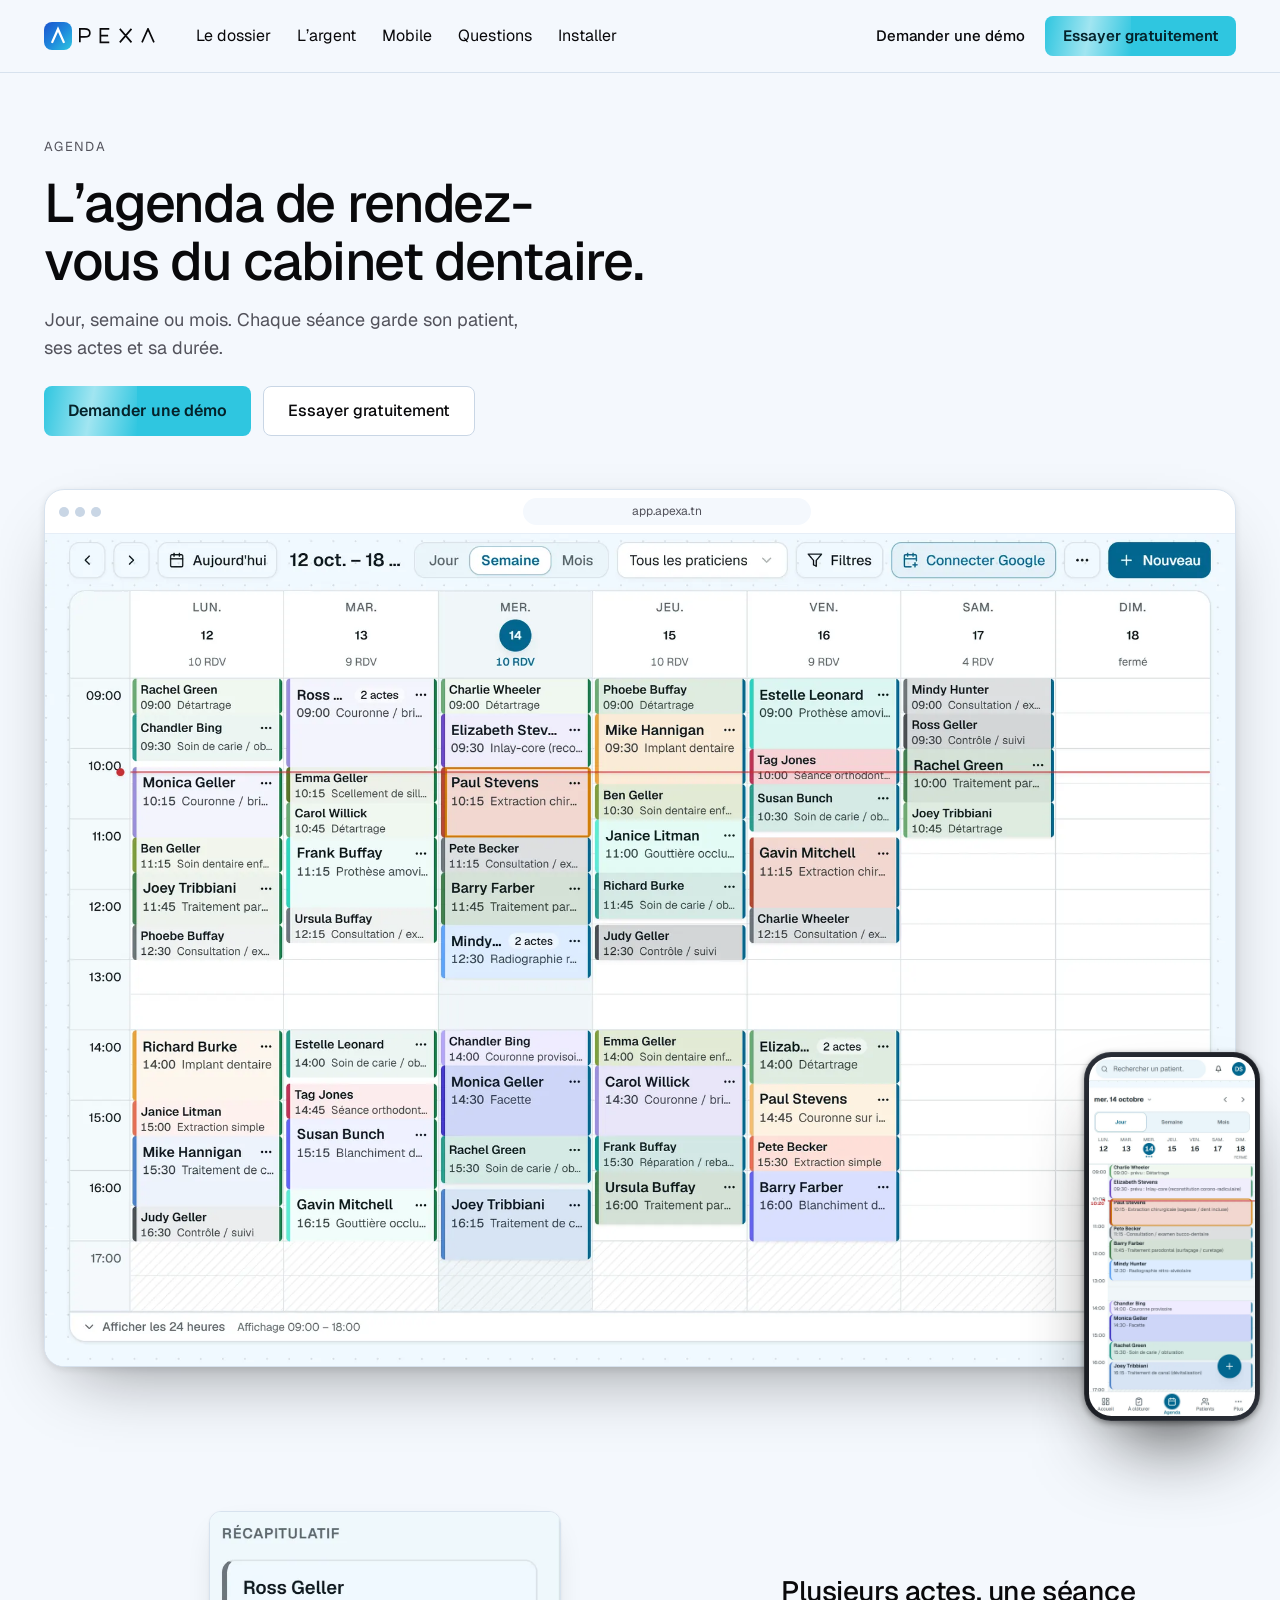
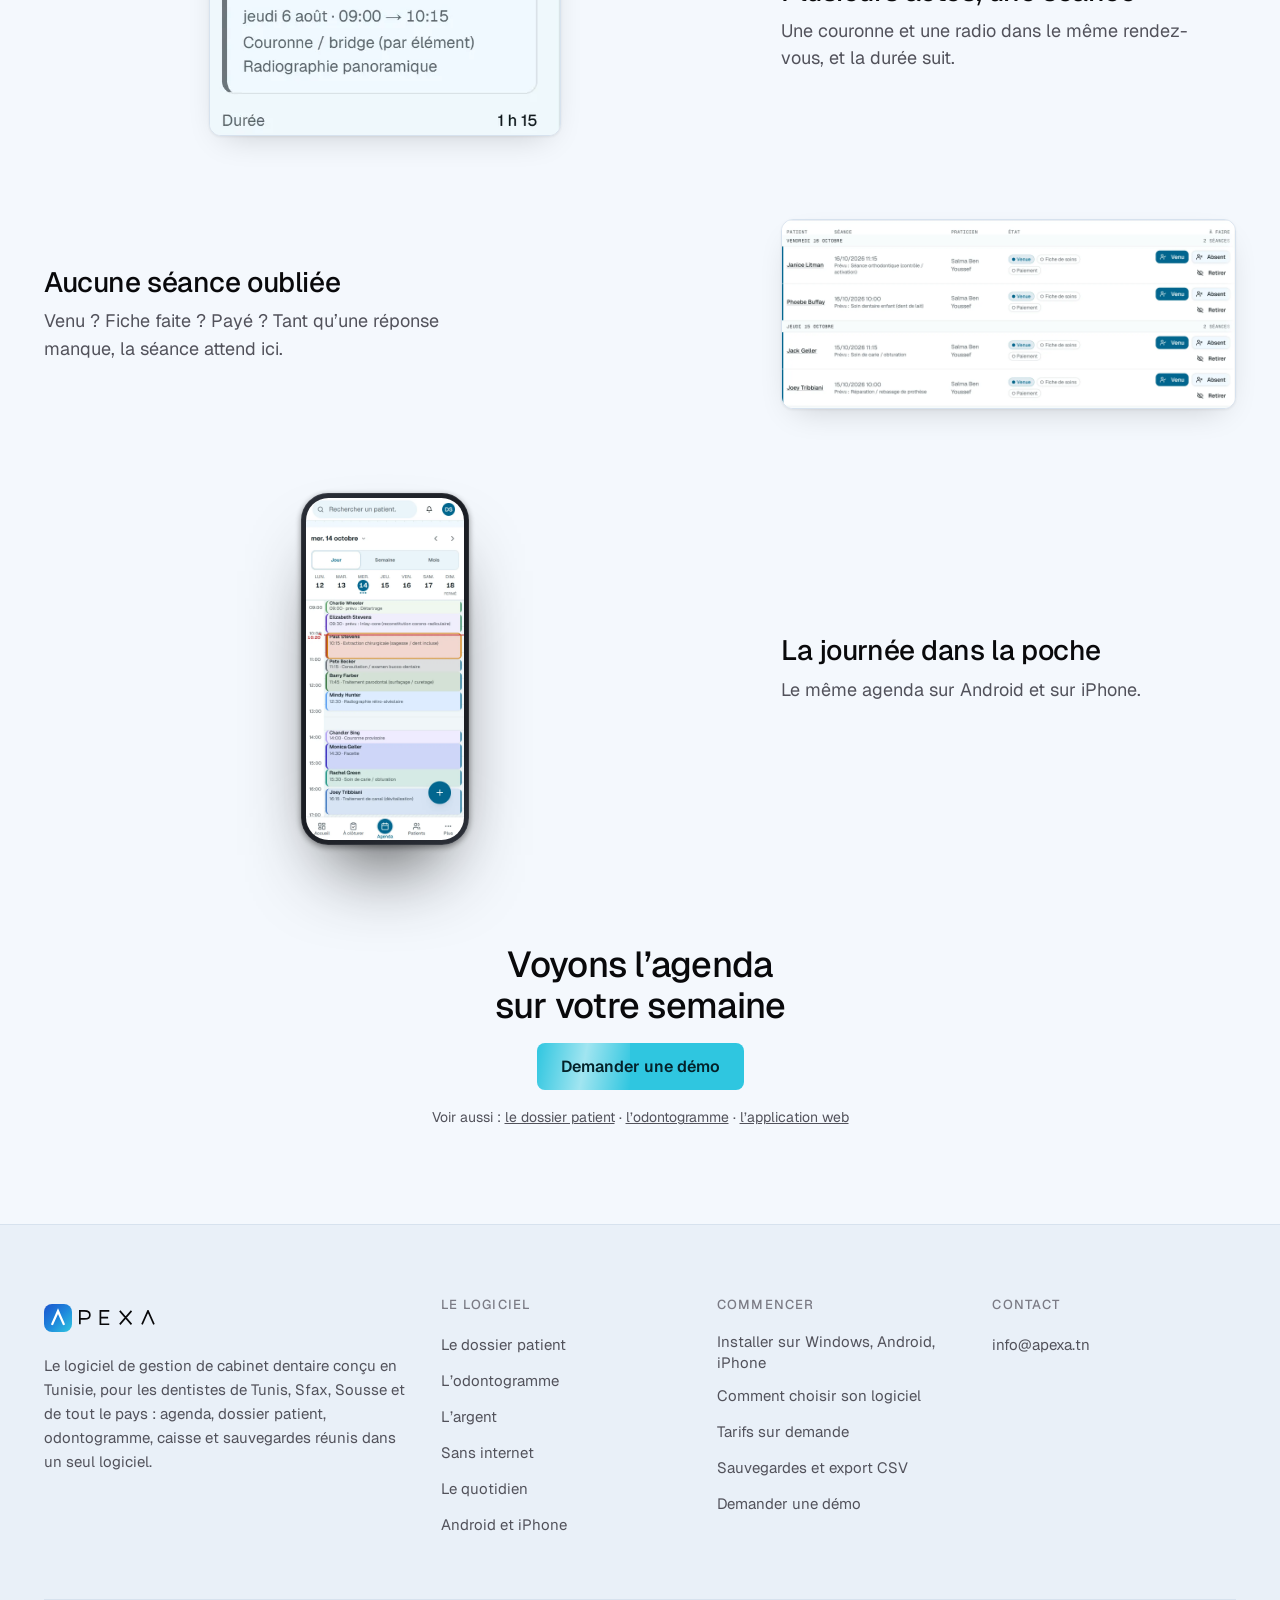
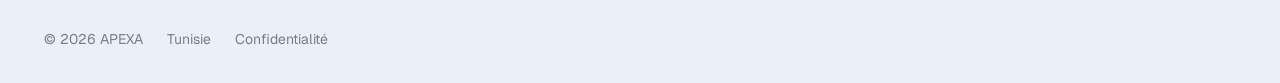
==== agenda-rendez-vous-cabinet-dentaire.html @ 651f71fa "Trois pages en images (agenda, dossier patient, application web), l'odontogramme refait en images, e" ====
<!doctype html>
<html lang="fr" class="no-js">
<head>
<meta charset="utf-8">
<meta name="viewport" content="width=device-width, initial-scale=1, viewport-fit=cover">
<title>Agenda et rendez-vous du cabinet dentaire | APEXA</title>
<meta name="description" content="L'agenda du cabinet dentaire : jour, semaine ou mois, plusieurs actes par séance, et les séances à clôturer. Sur ordinateur et sur téléphone.">
<meta name="theme-color" content="#295AA8">

<link rel="canonical" href="https://apexa.tn/agenda-rendez-vous-cabinet-dentaire.html">

<link rel="icon" href="favicon.ico" sizes="48x48">
<link rel="icon" href="favicon.svg" type="image/svg+xml">
<link rel="icon" href="icon-192.png" sizes="192x192" type="image/png">
<link rel="apple-touch-icon" href="apple-touch-icon.png">

<meta property="og:type" content="website">
<meta property="og:locale" content="fr_TN">
<meta property="og:site_name" content="APEXA">
<meta property="og:title" content="Agenda et rendez-vous du cabinet dentaire | APEXA">
<meta property="og:description" content="L'agenda du cabinet dentaire : jour, semaine ou mois, plusieurs actes par séance, et les séances à clôturer. Sur ordinateur et sur téléphone.">
<meta property="og:url" content="https://apexa.tn/agenda-rendez-vous-cabinet-dentaire.html">

<meta property="og:image" content="https://apexa.tn/assets/img/og-card.jpg">
<meta property="og:image:width" content="1200">
<meta property="og:image:height" content="630">
<meta name="twitter:card" content="summary_large_image">

<link rel="preconnect" href="https://fonts.googleapis.com">
<link rel="preconnect" href="https://fonts.gstatic.com" crossorigin>
<link rel="stylesheet" href="https://fonts.googleapis.com/css2?family=Geist:wght@400;500;600&display=swap">
<link rel="stylesheet" href="assets/site.css">


<script type="application/ld+json">{"@context":"https://schema.org","@graph":[{"@type":"WebPage","@id":"https://apexa.tn/agenda-rendez-vous-cabinet-dentaire.html#page","url":"https://apexa.tn/agenda-rendez-vous-cabinet-dentaire.html","name":"Agenda et rendez-vous du cabinet dentaire","description":"L'agenda du cabinet dentaire : jour, semaine ou mois, plusieurs actes par séance, et les séances à clôturer. Sur ordinateur et sur téléphone.","inLanguage":"fr","isPartOf":{"@id":"https://apexa.tn/#website"},"about":{"@id":"https://apexa.tn/#logiciel"},"publisher":{"@id":"https://apexa.tn/#organization"},"primaryImageOfPage":{"@type":"ImageObject","url":"https://apexa.tn/assets/img/v-agenda-semaine.webp"},"breadcrumb":{"@id":"https://apexa.tn/agenda-rendez-vous-cabinet-dentaire.html#fil"}},{"@type":"BreadcrumbList","@id":"https://apexa.tn/agenda-rendez-vous-cabinet-dentaire.html#fil","itemListElement":[{"@type":"ListItem","position":1,"name":"APEXA","item":"https://apexa.tn/"},{"@type":"ListItem","position":2,"name":"Agenda et rendez-vous"}]}]}</script>
</head>
<body class="">

<a class="skip" href="#main">Aller au contenu</a>
<div id="top-sentinel" aria-hidden="true" style="position:absolute;top:0;height:1px;width:1px"></div>


<header class="topbar on-light">
  <div class="wrap topbar-in">

    <a class="brand" href="index.html" aria-label="APEXA">
      <span class="mark" aria-hidden="true">
        <svg viewBox="0 0 512 512" fill="currentColor" aria-hidden="true"><path d="M 126.15 373.14 L 256.00 79.93 L 385.85 373.14 L 348.36 389.74 L 256.00 181.20 L 163.65 389.74 Z"/></svg>
      </span>
      <svg class="word" viewBox="325.4 72.35 393.4 78.8" aria-hidden="true"><path d="M 329.80 146.75 L 329.80 76.75 L 353.70 76.75 C 370.90 76.75 381.80 84.75 381.80 97.75 C 381.80 110.75 370.90 118.75 353.70 118.75 L 329.80 118.75 M 482.50 76.75 L 436.50 76.75 L 436.50 146.75 L 482.50 146.75 M 436.50 111.75 L 476.50 111.75 M 537.20 76.75 L 597.70 146.75 M 597.70 76.75 L 537.20 146.75 M 652.40 146.75 L 683.40 76.75 L 714.40 146.75" fill="none" stroke="currentColor" stroke-width="8.80" stroke-linejoin="miter"/></svg>
    </a>

    <nav class="nav" aria-label="Principal">
      <a href="index.html#dossier" data-nav="dossier">Le dossier</a>
      <a href="index.html#argent" data-nav="argent">L’argent</a>
      <a href="index.html#mobile" data-nav="mobile">Mobile</a>
      <a href="index.html#faq" data-nav="faq">Questions</a>
      <a href="index.html#telecharger" data-nav="telecharger">Installer</a>
    </nav>

    
    <div class="topbar-cta">
      <a class="topbar-link" href="index.html#demande">Demander une démo</a>
      <a class="btn btn-primary" href="index.html#telecharger">Essayer gratuitement</a>
    </div>

    <button class="burger" id="burger" type="button" aria-expanded="false" aria-controls="drawer">
      <span class="sr-only">Ouvrir le menu</span>
      <svg viewBox="0 0 24 24" fill="none" stroke="currentColor" stroke-width="2" stroke-linecap="round" aria-hidden="true"><path d="M4 7h16M4 12h16M4 17h16"/></svg>
    </button>
  </div>
</header>

<div class="drawer" id="drawer" data-open="false">
  <div class="wrap drawer-top">
    <a class="brand" href="index.html" aria-label="APEXA">
      <span class="mark" aria-hidden="true">
        <svg viewBox="0 0 512 512" fill="currentColor" aria-hidden="true"><path d="M 126.15 373.14 L 256.00 79.93 L 385.85 373.14 L 348.36 389.74 L 256.00 181.20 L 163.65 389.74 Z"/></svg>
      </span>
      <svg class="word" viewBox="325.4 72.35 393.4 78.8" aria-hidden="true"><path d="M 329.80 146.75 L 329.80 76.75 L 353.70 76.75 C 370.90 76.75 381.80 84.75 381.80 97.75 C 381.80 110.75 370.90 118.75 353.70 118.75 L 329.80 118.75 M 482.50 76.75 L 436.50 76.75 L 436.50 146.75 L 482.50 146.75 M 436.50 111.75 L 476.50 111.75 M 537.20 76.75 L 597.70 146.75 M 597.70 76.75 L 537.20 146.75 M 652.40 146.75 L 683.40 76.75 L 714.40 146.75" fill="none" stroke="currentColor" stroke-width="8.80" stroke-linejoin="miter"/></svg>
    </a>
    <button class="burger" id="drawer-close" type="button" style="margin-inline-start:auto">
      <span class="sr-only">Fermer le menu</span>
      <svg viewBox="0 0 24 24" fill="none" stroke="currentColor" stroke-width="2" stroke-linecap="round" aria-hidden="true"><path d="M6 6l12 12M18 6L6 18"/></svg>
    </button>
  </div>
  <div class="wrap drawer-body">
    <nav aria-label="Menu">
      <a href="index.html#dossier">Le dossier</a>
      <a href="index.html#argent">L’argent</a>
      <a href="index.html#avant-avec">Le quotidien</a>
      <a href="index.html#mobile">Mobile</a>
      <a href="index.html#faq">Questions</a>
      <a href="index.html#telecharger">Installer</a>
    </nav>
    <div class="drawer-actions">
      <a class="btn btn-primary" href="index.html#telecharger">Essayer gratuitement</a>
      <a class="btn btn-ghost" href="index.html#demande">Demander une démo</a>
    </div>
  </div>
</div>


<main id="main">




<section class="vp">
  <div class="wrap">

    <header class="vp-head">
      <p class="eyebrow rise">Agenda</p>
      <h1 class="vp-h1 rise d1">L’agenda de rendez-vous du cabinet dentaire.</h1>
      <p class="vp-lede rise d2">Jour, semaine ou mois. Chaque séance garde son patient, ses actes et sa durée.</p>
      <p class="vp-ctas rise d3">
        <a class="btn btn-primary" href="index.html#demande">Demander une démo</a>
        <a class="btn btn-ghost" href="index.html#telecharger">Essayer gratuitement</a>
      </p>
    </header>

    <div class="vp-stage rise d3">
      <figure class="vp-screen">
        <div class="vp-bar" aria-hidden="true"><span class="vp-dots"><i></i><i></i><i></i></span><span class="vp-url">app.apexa.tn</span></div>
        <img src="assets/img/v-agenda-semaine.webp" width="2000" height="1399" alt="Agenda du logiciel dentaire APEXA en vue semaine : une semaine pleine, du lundi au samedi" fetchpriority="high">
      </figure>
      <figure class="vp-phone"><img src="assets/img/p-agenda.webp" width="780" height="1688" alt="La journée du mercredi sur un téléphone" loading="lazy" decoding="async"></figure>
    </div>

    <div class="vp-rows">
      <div class="vp-row rise">
        <figure class="vp-shot vp-shot--sm"><img src="assets/img/v-seance-actes.webp" width="530" height="338" alt="Le récapitulatif d’un rendez-vous : une séance de 09:00 à 10:15 avec deux actes, une couronne et une radiographie panoramique" loading="lazy" decoding="async"></figure>
        <div class="vp-txt">
          <h2 class="vp-t">Plusieurs actes, une séance</h2>
          <p class="vp-p">Une couronne et une radio dans le même rendez-vous, et la durée suit.</p>
        </div>
      </div>
      <div class="vp-row rise">
        <figure class="vp-shot"><img src="assets/img/v-cloturer.webp" width="2000" height="831" alt="Liste À clôturer : pour chaque séance, venu, fiche de soins et paiement" loading="lazy" decoding="async"></figure>
        <div class="vp-txt">
          <h2 class="vp-t">Aucune séance oubliée</h2>
          <p class="vp-p">Venu&nbsp;? Fiche faite&nbsp;? Payé&nbsp;? Tant qu’une réponse manque, la séance attend ici.</p>
        </div>
      </div>
      <div class="vp-row rise">
        <div class="vp-phones"><figure class="vp-phone"><img src="assets/img/p-agenda.webp" width="780" height="1688" alt="La journée du cabinet sur un téléphone" loading="lazy" decoding="async"></figure></div>
        <div class="vp-txt">
          <h2 class="vp-t">La journée dans la poche</h2>
          <p class="vp-p">Le même agenda sur Android et sur iPhone.</p>
        </div>
      </div>
    </div>

    <div class="vp-end rise">
      <h2>Voyons l’agenda sur votre semaine</h2>
      <a class="btn btn-primary" href="index.html#demande">Demander une démo</a>
      <p class="vp-more">Voir aussi&nbsp;: <a href="dossier-patient-dentaire.html">le dossier patient</a> · <a href="odontogramme.html">l’odontogramme</a> · <a href="application-web-cabinet-dentaire.html">l’application web</a></p>
    </div>

  </div>
</section>

</main>

<footer class="footer">
  <div class="wrap">
    <div class="footer-cols">

      <div class="footer-brand">
        <a class="brand" href="index.html" aria-label="APEXA">
          <span class="mark" aria-hidden="true">
            <svg viewBox="0 0 512 512" fill="currentColor" aria-hidden="true"><path d="M 126.15 373.14 L 256.00 79.93 L 385.85 373.14 L 348.36 389.74 L 256.00 181.20 L 163.65 389.74 Z"/></svg>
          </span>
          <svg class="word" viewBox="325.4 72.35 393.4 78.8" aria-hidden="true"><path d="M 329.80 146.75 L 329.80 76.75 L 353.70 76.75 C 370.90 76.75 381.80 84.75 381.80 97.75 C 381.80 110.75 370.90 118.75 353.70 118.75 L 329.80 118.75 M 482.50 76.75 L 436.50 76.75 L 436.50 146.75 L 482.50 146.75 M 436.50 111.75 L 476.50 111.75 M 537.20 76.75 L 597.70 146.75 M 597.70 76.75 L 537.20 146.75 M 652.40 146.75 L 683.40 76.75 L 714.40 146.75" fill="none" stroke="currentColor" stroke-width="8.80" stroke-linejoin="miter"/></svg>
        </a>
        
        <p>Le logiciel de gestion de cabinet dentaire conçu en Tunisie, pour les dentistes de Tunis, Sfax, Sousse et de tout le pays : agenda, dossier patient, odontogramme, caisse et sauvegardes réunis dans un seul logiciel.</p>
      </div>

      <div>
        <h4>Le logiciel</h4>
        <ul>
          <li><a href="index.html#dossier">Le dossier patient</a></li>
          <li><a href="odontogramme.html">L’odontogramme</a></li>
          <li><a href="index.html#argent">L’argent</a></li>
          <li><a href="logiciel-dentaire-hors-ligne.html">Sans internet</a></li>
          <li><a href="index.html#avant-avec">Le quotidien</a></li>
          <li><a href="index.html#mobile">Android et iPhone</a></li>
        </ul>
      </div>

      <div>
        <h4>Commencer</h4>
        <ul>
          <li><a href="index.html#telecharger">Installer sur Windows, Android, iPhone</a></li>
          <li><a href="guide-choisir-logiciel-cabinet-dentaire.html">Comment choisir son logiciel</a></li>
          <li><a href="index.html#demande">Tarifs sur demande</a></li>
          <li><a href="index.html#faq">Sauvegardes et export CSV</a></li>
          <li><a href="index.html#demande">Demander une démo</a></li>
        </ul>
      </div>

      <div>
        <h4>Contact</h4>
        <ul>
          <li><a href="mailto:info@apexa.tn">info@apexa.tn</a></li>
        </ul>
      </div>

    </div>

    <div class="footer-base">
      <span>© 2026 APEXA</span>
      <span>Tunisie</span>
      <a href="confidentialite.html">Confidentialité</a>
    </div>
  </div>
</footer>


<script src="assets/site.js" defer></script>
</body>
</html>
---- assets/site.css ----
:root, .surface-ink {
  color-scheme: light;

  
  --white:    #ffffff;   
  --page:     #f4f8fd;
  --paper:    #e9f0f8;   
  --paper-2:  #dde8f3;
  --ink:      #295AA8;   
  --ink-2:    #3067BC;   
  --ink-3:    #3672CB;   
  --ink-deep: #1F4A8C;   
  --device:   #1b1e24;   
  --device-2: #2c3039;

  
  --ink-lift: linear-gradient(135deg, #22508F 0%, #3067BC 52%, #3A72C8 100%);

  
  --text:          #09090b;
  --text-muted:    #52525b;
  --text-faint:    #7b7b85;
  --on-ink:        #ffffff;
  --on-ink-muted:  #C7D6F0;   
  --on-ink-faint:  #A8BCE0;

  
  --rule:      #d7e2ee;
  --rule-soft: #e6eef7;
  --rule-ink:  #5382CA;
  --rule-ink-hi: #7A9AD4;   
  --rule-strong: #c9d6e5;   

  
  --brand-grad: linear-gradient(135deg, #1B54CE 0%, #1E86DC 50%, #2FC6E0 100%);
  --on-brand:   #ffffff;

  
  --accent:      #2FC6E0;   
  --accent-hi:   #4FD4EA;   
  --accent-ink:  #0C6E85;   
  --accent-lit:  #9CE6F6;   
  --on-accent:   #04222a;   

  
  --azure:  #0284c7;  --azure-lit:  #7dd0fb;
  --violet: #7c3aed;  --violet-lit: #c4aeff;
  --amber:  #b45309;  --amber-lit:  #fbc76a;
  --green:  #047857;  --green-lit:  #6ee7b7;

  
  --sketch-edge:    #dcdcd4;
  --sketch-edge-2:  #cfcfc7;
  --sketch-ink:     #a2560f;   
  --sketch-label:   #9a6a3a;
  --sketch-hi:      #d99a4e;   
  --sketch-hi-bg:   #fffaf2;
  --sketch-lens:    #b98a52;

  
  --c-sain:        #e5e7eb;
  --c-carie:       #ef4444;
  --c-obturation:  #3b82f6;  --c-obturation-ink: #1d4ed8;
  --c-couronne:    #f59e0b;
  --c-canal:       #a855f7;  --c-canal-ink:      #7e22ce;
  --c-bridge:      #14b8a6;  --c-bridge-ink:     #0f766e;
  --c-implant:     #475569;
  --c-absent:      #9ca3af;
  --c-atraiter:    #fb923c;  --c-atraiter-ink:   #c2410c;

  --film:    #05090e;   
  --danger:  #b42318;   

  
  --sans: "Geist", ui-sans-serif, system-ui, "Segoe UI", Roboto, sans-serif;

  
  --t-2xs:     0.6875rem;                                     
  --t-xs:      0.75rem;                                       
  --t-sm:      0.875rem;                                      
  --t-md:      0.9375rem;                                     
  --t-eyebrow: 0.8125rem;                                     
  --t-body:    1.125rem;                                      
  --t-small:   1rem;
  --t-h4:      1.125rem;
  --t-lg:      1.25rem;                                       
  --t-xl:      1.75rem;                                       
  --t-h3:      clamp(1.375rem, 1.2rem + 0.7vw, 1.75rem);      
  --t-h2:      clamp(1.75rem, 1.35rem + 1.7vw, 2.25rem);      
  --t-h1:      clamp(2.125rem, 1.4rem + 3.1vw, 3.375rem);     
  --t-cta:     clamp(2rem, 1.05rem + 4.1vw, 3.75rem);         

  
  --gutter: clamp(1.25rem, 0.6rem + 3.2vw, 2.5rem);
  --wrap:   79.5rem;                                          
  --sec-y:  clamp(3.5rem, 2.3rem + 4.6vw, 6rem);              
  
  --r-card: 20px;
  --r-med:  12px;
  --r-btn:  8px;
  --r-xs:   4px;
  --r-pill: 999px;

  
  --ease:        cubic-bezier(0.4, 0, 0.2, 1);
  --ease-out:    cubic-bezier(0.23, 1, 0.32, 1);
  --ease-in-out: cubic-bezier(0.77, 0, 0.175, 1);
  --press:  140ms;
  --fast:   180ms;
  --mid:    260ms;
  --slow:   680ms;

  --shadow-sm:   0 1px 2px rgb(9 9 11 / 0.06), 0 2px 6px -2px rgb(9 9 11 / 0.08);
  --shadow-card: 0 1px 3px rgb(9 9 11 / 0.07), 0 12px 32px -14px rgb(9 9 11 / 0.20);
  --shadow-lift: 0 2px 6px rgb(9 9 11 / 0.09), 0 28px 60px -26px rgb(9 9 11 / 0.32);
  --shadow-chip: 0 2px 6px rgb(9 9 11 / 0.10), 0 16px 36px -16px rgb(9 9 11 / 0.34);
  
  --shadow-device: 0 2px 6px rgb(0 0 0 / 0.42), 0 44px 82px -34px rgb(0 0 0 / 0.85), inset 0 0 0 1px rgb(255 255 255 / 0.08);
  --glow-ring:   0 0 12px color-mix(in oklab, var(--accent-lit) 45%, transparent);
  --glow-accent: 0 6px 20px -6px rgb(47 198 224 / 0.5);
  --shadow-shot: 0 2px 8px rgb(9 9 11 / 0.10), 0 30px 70px -30px rgb(9 9 11 / 0.45);
}


.surface-light {
  --on-ink:       var(--text);
  --on-ink-muted: var(--text-muted);
  --on-ink-faint: var(--text-faint);
  --rule-ink:     var(--rule);
  --accent-lit:   var(--accent-ink);
  --azure-lit:    var(--azure);
  --violet-lit:   var(--violet);
  --amber-lit:    var(--amber);
  --green-lit:    var(--green);
  --ink-2:        var(--white);
  --ink-3:        var(--page);
  --ink-lift:     var(--white);
}



*, *::before, *::after { box-sizing: border-box; }
* { margin: 0; }

html {
  -webkit-text-size-adjust: 100%;
  scroll-behavior: smooth;
  scroll-padding-top: 6rem;   
}

body {
  background: var(--page);
  color: var(--text);
  font-family: var(--sans);
  font-size: var(--t-body);
  line-height: 1.6;
  -webkit-font-smoothing: antialiased;
  overflow-x: clip;           
}

img, svg, video, canvas { display: block; max-width: 100%; }
img { height: auto; }

button, input, select, textarea { font: inherit; color: inherit; }
button { background: none; border: 0; cursor: pointer; }
a { color: inherit; }

:where(a, button, summary, input, select, textarea):focus-visible {
  outline: 2px solid var(--accent-ink);
  outline-offset: 3px;
  border-radius: var(--r-xs);
}
.on-ink :where(a, button):focus-visible { outline-color: var(--accent-lit); }



h1, h2, h3, h4 {
  font-weight: 400;
  line-height: 1.11;
  letter-spacing: -0.018em;
  text-wrap: balance;
}
h1 { font-size: var(--t-h1); font-weight: 500; }
h2 { font-size: var(--t-h2); }
h3 { font-size: var(--t-h3); line-height: 1.2; }
h4 { font-size: var(--t-h4); font-weight: 500; line-height: 1.35; letter-spacing: -0.01em; }

p { text-wrap: pretty; }

.eyebrow {
  font-size: var(--t-eyebrow);
  font-weight: 400;
  letter-spacing: 0.1em;
  text-transform: uppercase;
  
  color: var(--text-muted);
  margin-bottom: 1rem;
}
.on-ink .eyebrow { color: var(--accent-lit); }

.lede { font-size: var(--t-body); line-height: 1.6; color: var(--text-muted); max-width: 40ch; }
.on-ink .lede { color: var(--on-ink-muted); }



.wrap { width: 100%; max-width: var(--wrap); margin-inline: auto; padding-inline: var(--gutter); }
.sec  { padding-block: var(--sec-y); }

.on-ink { background: var(--ink); color: var(--on-ink); }


.sec--white { background: var(--white); }
.sec--page  { background: var(--page); }



.head { display: grid; gap: 0.875rem; margin-bottom: clamp(2rem, 1.2rem + 2.6vw, 3.25rem); }
.head > * { margin: 0; }
.head .eyebrow { margin: 0; }
.head h2 { max-width: 22ch; }
.head .lede { max-width: 46ch; }



.btn {
  position: relative;
  isolation: isolate;
  overflow: hidden;                 
  display: inline-flex; align-items: center; justify-content: center; gap: 0.5rem;
  min-height: 2.875rem;             
  padding: 0.6875rem 1.5rem;
  border-radius: var(--r-btn);
  font-size: var(--t-small);
  font-weight: 500;
  text-decoration: none;
  white-space: nowrap;
  
  transition: background var(--fast) var(--ease),
              border-color var(--fast) var(--ease),
              color var(--fast) var(--ease),
              box-shadow var(--fast) var(--ease),
              transform var(--press) var(--ease-out);
}

.btn:active { transform: scale(0.97); }

.btn-primary { background: var(--accent); color: var(--on-accent); font-weight: 600; }


.btn-primary::after {
  content: "";
  position: absolute; inset-block: 0; inset-inline-start: 0;
  width: 45%;
  z-index: -1;
  background: linear-gradient(100deg, transparent, rgb(255 255 255 / 0.55), transparent);
  animation: shine 5s var(--ease-in-out) infinite;
}
@keyframes shine {
  0%        { transform: translateX(-180%) skewX(-20deg); }
  55%, 100% { transform: translateX(420%)  skewX(-20deg); }
}

.btn-ghost { background: var(--white); color: var(--text); border: 1px solid var(--rule-strong); }
.on-ink .btn-ghost { background: transparent; color: var(--on-ink); border-color: var(--rule-ink); }


@media (hover: hover) and (pointer: fine) {
  .btn-primary:hover { background: var(--accent-hi); box-shadow: var(--glow-accent); }
  .btn-ghost:hover { background: var(--page); border-color: var(--text-faint); }
  .on-ink .btn-ghost:hover { background: var(--ink-deep); border-color: var(--rule-ink-hi); }
}


.link-arrow {
  display: inline-flex; align-items: center; gap: 0.5rem;
  min-height: 2.75rem;
  font-size: var(--t-small); font-weight: 500;
  color: var(--accent-ink); text-decoration: none;
  white-space: nowrap;
}
.on-ink .link-arrow { color: var(--accent-lit); }
.link-arrow svg { width: 1.125rem; height: 1.125rem; }

@keyframes arrow-cross {
  0%   { opacity: 1; transform: translateX(0); }
  40%  { opacity: 0; transform: translateX(9px); }
  41%  { opacity: 0; transform: translateX(-9px); }
  100% { opacity: 1; transform: translateX(0); }
}
@media (hover: hover) and (pointer: fine) {
  .link-arrow:hover svg { animation: arrow-cross 460ms var(--ease-out); }
}



.rise {
  opacity: 0;
  transform: translateY(18px);
  
  filter: blur(6px);
  transition: opacity var(--slow) var(--ease-out),
              transform var(--slow) var(--ease-out),
              filter var(--slow) var(--ease-out);
  will-change: transform, opacity;
}
.rise.in { opacity: 1; transform: none; filter: none; }

.rise.done { will-change: auto; }


.d1 { transition-delay:  60ms; }
.d2 { transition-delay: 120ms; }
.d3 { transition-delay: 180ms; }
.d4 { transition-delay: 240ms; }
.d5 { transition-delay: 300ms; }
.no-js .rise { opacity: 1; transform: none; filter: none; }


@media (prefers-reduced-motion: reduce) {
  html { scroll-behavior: auto; }
  .rise { opacity: 1; transform: none; filter: none; transition: none; }
  .btn-primary::after { display: none; }
  *, *::before, *::after {
    animation-duration: 0.01ms !important; animation-iteration-count: 1 !important;
    transition-duration: 0.01ms !important;
  }
}



.sr-only {
  position: absolute; width: 1px; height: 1px; padding: 0; margin: -1px;
  overflow: hidden; clip-path: inset(50%); white-space: nowrap; border: 0;
}
.skip {
  position: absolute; top: 0; left: 50%; transform: translate(-50%, -120%); z-index: 200;
  background: var(--ink); color: var(--on-ink);
  padding: 0.75rem 1.25rem; border-radius: 0 0 var(--r-btn) var(--r-btn);
  font-weight: 500; text-decoration: none;
  transition: transform var(--mid) var(--ease);
}
.skip:focus { transform: translate(-50%, 0); }





.topbar {
  position: sticky; top: 0; z-index: 100;
  background: transparent;
  border-bottom: 1px solid transparent;
  transition: background var(--mid) var(--ease), border-color var(--mid) var(--ease);
}
.topbar.stuck {
  background: color-mix(in srgb, var(--page) 90%, transparent);
  backdrop-filter: saturate(1.5) blur(14px);
  border-bottom-color: var(--rule);
  
  animation: bar-drop 320ms var(--ease-out);
}
@keyframes bar-drop { from { transform: translateY(-100%); } to { transform: none; } }
@media (prefers-reduced-motion: reduce) { .topbar.stuck { animation: none; } }
.topbar.on-light, .topbar.on-light.stuck {
  background: color-mix(in srgb, var(--page) 90%, transparent); border-bottom-color: var(--rule);
}

.topbar-in { display: flex; align-items: center; gap: clamp(0.75rem, 0.1rem + 1.8vw, 2rem); height: 4.5rem; }


.brand {
  
  display: inline-flex; align-items: center; gap: 0.42em; flex: none;
  
  min-height: 2.75rem;
  
  font-size: 1.0625rem;   
  color: var(--on-ink); text-decoration: none; white-space: nowrap;
}
.brand .mark {
  display: grid; place-items: center; flex: none;
  width: 1.75rem; height: 1.75rem; border-radius: var(--r-btn);
  
  background: var(--brand-grad); color: var(--on-brand);
}

.brand .mark svg { width: 100%; height: 100%; }

.brand .word { flex: none; height: 0.95rem; width: auto; }
.stuck .brand, .on-light .brand { color: var(--text); }

.nav { display: none; align-items: center; gap: 0.125rem; margin-inline-start: 0.25rem; }
.nav a, .nav button {
  display: inline-flex; align-items: center; gap: 0.3125rem;
  height: 2.5rem; padding-inline: 0.75rem; border-radius: var(--r-btn);
  
  white-space: nowrap;
  font-size: var(--t-small); font-weight: 400;
  color: var(--on-ink); text-decoration: none;
  transition: color var(--fast) var(--ease), background var(--fast) var(--ease);
}
.nav a:hover, .nav button:hover { background: rgb(255 255 255 / 0.08); }
.stuck .nav a, .stuck .nav button, .on-light .nav a, .on-light .nav button { color: var(--text); }
.stuck .nav a:hover, .stuck .nav button:hover,
.on-light .nav a:hover, .on-light .nav button:hover { background: var(--paper); }

.topbar-cta { display: none; margin-inline-start: auto; align-items: center; gap: 0.5rem; }
@media (min-width: 48rem) { .topbar-cta { display: flex; } }
.topbar-cta .btn { min-height: 2.5rem; padding: 0.4375rem 1.125rem; font-size: var(--t-md); }

.topbar-link {
  display: none; align-items: center;
  height: 2.5rem; padding-inline: 0.75rem; border-radius: var(--r-btn);
  font-size: var(--t-md); font-weight: 500; white-space: nowrap;
  color: var(--on-ink); text-decoration: none;
  transition: color var(--fast) var(--ease), background var(--fast) var(--ease);
}
.stuck .topbar-link, .on-light .topbar-link { color: var(--text); }
@media (hover: hover) and (pointer: fine) {
  .topbar-link:hover { background: color-mix(in oklab, var(--on-ink) 10%, transparent); }
  .stuck .topbar-link:hover, .on-light .topbar-link:hover { background: var(--paper); }
}



.burger {
  display: grid; place-items: center; flex: none;
  width: 2.75rem; height: 2.75rem; margin-inline-start: auto;
  border-radius: var(--r-btn); color: var(--on-ink);
}

@media (min-width: 48rem) { .burger { margin-inline-start: 0; } }
.stuck .burger, .on-light .burger { color: var(--text); }
.burger svg { width: 1.375rem; height: 1.375rem; }

.drawer {
  position: fixed; inset: 0; z-index: 150;
  display: grid; grid-template-rows: auto 1fr;
  background: var(--page); height: 100dvh;   
  transform: translateY(-100%); visibility: hidden;
  transition: transform var(--mid) var(--ease), visibility 0s linear var(--mid);
}
.drawer[data-open="true"] { transform: none; visibility: visible; transition-delay: 0s; }
.drawer-top { display: flex; align-items: center; height: 4.5rem; border-bottom: 1px solid var(--rule); }
.drawer-top .brand { color: var(--text); }
.drawer-body { overflow-y: auto; overscroll-behavior: contain; padding-block: 1rem 2.5rem; }
.drawer-body nav { display: grid; }
.drawer-body a {
  display: flex; align-items: center; min-height: 3.25rem;
  font-size: var(--t-h4); text-decoration: none; border-bottom: 1px solid var(--rule-soft);
}
.drawer-actions { display: grid; gap: 0.625rem; margin-top: 1.75rem; }
.drawer-actions .btn { width: 100%; }


@media (min-width: 68rem) {
  .nav { display: flex; }
  .burger { display: none; }
  .topbar-link { display: inline-flex; }
}



.hero {
  position: relative;
  margin-top: -4.5rem;                       
  padding-top: calc(4.5rem + clamp(2.25rem, 1rem + 5vw, 4.5rem));
  padding-bottom: clamp(2.5rem, 1.4rem + 4vw, 4.5rem);
  overflow: clip;
}
.hero-grid { position: relative; display: grid; gap: clamp(2.25rem, 1rem + 4.4vw, 3.5rem); align-items: center; }
@media (min-width: 62rem) {
  .hero-grid { grid-template-columns: minmax(0, 0.88fr) minmax(0, 1.12fr); }
}

.hero h1 { margin-bottom: 1.25rem; }
.hero h1 .eyebrow { display: block; line-height: 1.5; }
.hero h1 .hero-claim { display: block; max-width: 17ch; }
.hero .lede { max-width: 36ch; }
.hero-actions { display: flex; flex-wrap: wrap; gap: 0.75rem; margin-top: 2rem; }
.hero-actions .btn { flex: 1 1 12rem; }
@media (min-width: 30rem) { .hero-actions .btn { flex: 0 0 auto; } }



.footer { background: var(--paper); border-top: 1px solid var(--rule); padding-block: clamp(3rem, 2rem + 3vw, 4.5rem) 2rem; }
.footer-cols { display: grid; gap: 2.25rem 2rem; grid-template-columns: repeat(2, minmax(0, 1fr)); }

.footer-brand { grid-column: 1 / -1; }
@media (min-width: 48rem) { .footer-cols { grid-template-columns: repeat(3, minmax(0, 1fr)); } }
@media (min-width: 62rem) {
  .footer-cols { grid-template-columns: 1.5fr repeat(3, minmax(0, 1fr)); }
  .footer-brand { grid-column: auto; }
}
.footer h4 { font-size: var(--t-eyebrow); font-weight: 500; letter-spacing: 0.09em; text-transform: uppercase; color: var(--text-faint); margin-bottom: 0.875rem; }
.footer ul { list-style: none; padding: 0; display: grid; }

.footer li a {
  display: flex; align-items: center; min-height: 2.25rem; padding-block: 0.3125rem;
  font-size: var(--t-md); line-height: 1.35; color: var(--text-muted); text-decoration: none;
  transition: color var(--fast) var(--ease);
}

@media (pointer: coarse) { .footer li a { min-height: 2.75rem; } }
.footer li a:hover { color: var(--text); }
.footer-brand .brand { color: var(--text); margin-bottom: 0.875rem; }
.footer-brand p { font-size: var(--t-md); color: var(--text-muted); max-width: 26rem; }
.footer-base { display: flex; flex-wrap: wrap; gap: 0.75rem 1.5rem; align-items: center; margin-top: clamp(2.5rem, 2rem + 2vw, 3.5rem); padding-top: 1.75rem; border-top: 1px solid var(--rule); font-size: var(--t-sm); color: var(--text-faint); }
.footer-base a { text-decoration: none; display: inline-flex; align-items: center; transition: color var(--fast) var(--ease); }
@media (pointer: coarse) { .footer-base a { min-height: 2.75rem; } }
@media (hover: hover) and (pointer: fine) { .footer-base a:hover { color: var(--text); } }



.trust { display: flex; flex-wrap: wrap; gap: 0.5rem 1.5rem; margin-top: 1.25rem; padding: 0; }
.trust li { list-style: none; display: flex; align-items: center; gap: 0.5rem; font-size: var(--t-md); color: var(--on-ink-muted); }
.trust svg { width: 1rem; height: 1rem; color: var(--accent); flex: none; }


.ov { padding-block: var(--sec-y); }
.ov-grid {
  list-style: none; margin: 0; padding: 0;
  display: grid; grid-template-columns: minmax(0, 1fr); gap: 1px;
  background: var(--rule);
  border: 1px solid var(--rule); border-radius: var(--r-card);
  overflow: hidden;
  box-shadow: var(--shadow-sm);
}
@media (min-width: 40rem) { .ov-grid { grid-template-columns: repeat(2, minmax(0, 1fr)); } }
@media (min-width: 62rem) { .ov-grid { grid-template-columns: repeat(3, minmax(0, 1fr)); } }
.ov-cell {
  display: grid; align-content: start; gap: 0.5rem; min-width: 0;
  padding: clamp(1.25rem, 0.9rem + 1.4vw, 2rem);
  background: var(--white);
}
.ov-ico {
  display: grid; place-items: center;
  width: 2.5rem; height: 2.5rem; margin-bottom: 0.5rem;
  border-radius: var(--r-med);
  background: color-mix(in oklab, var(--zc) 10%, var(--white));
  color: var(--zc);
}
.ov-ico svg { width: 1.375rem; height: 1.375rem; }

@media (max-width: 39.99rem) {
  .ov-cell { grid-template-columns: auto minmax(0, 1fr); column-gap: 0.875rem; row-gap: 0.25rem; padding: 1.125rem 1.25rem; }
  .ov-ico { grid-row: 1 / span 2; margin-bottom: 0; }
  .ov-t, .ov-p { grid-column: 2; }
}
.ov-t { font-size: var(--t-lg); font-weight: 500; line-height: 1.25; letter-spacing: -0.01em; }
.ov-p { margin: 0; font-size: var(--t-md); line-height: 1.55; color: var(--text-muted); max-width: 38ch; }



.jour { position: relative; }
.jour-item  { display: grid; gap: 1.75rem; align-content: start; }





.jour-n {
  display: flex; align-items: baseline; gap: 0.375rem;
  font-variant-numeric: tabular-nums; margin-bottom: 1rem;
}
.jour-n b {
  font-size: var(--t-xl); font-weight: 500; letter-spacing: -0.03em;
  color: var(--zc, var(--accent-ink));
}
.jour-n span { font-size: var(--t-eyebrow); color: var(--text-faint); }

.jour-k {
  font-size: var(--t-eyebrow); letter-spacing: 0.09em; text-transform: uppercase;
  color: var(--text-faint); margin-bottom: 0.5rem;
}
.jour-t {
  font-size: clamp(1.5rem, 1.2rem + 1.3vw, 2rem);
  font-weight: 400; line-height: 1.14; letter-spacing: -0.02em;
}



.jour-t s { text-decoration: none; color: inherit; }
.jour-p { margin-top: 0.875rem; color: var(--text-muted); font-size: var(--t-small); max-width: 36ch; }

.jour-a {
  margin-top: 1.75rem; padding-top: 1.5rem; border-top: 1px solid var(--rule);
  display: grid; grid-template-columns: 1.5rem 1fr; gap: 0.25rem 0.875rem;
  max-width: 36ch;
}
.jour-a svg { grid-row: span 2; width: 1.5rem; height: 1.5rem; color: var(--accent-ink); margin-top: 0.125rem; }
.jour-a b { font-size: var(--t-h4); font-weight: 500; }
.jour-a span { color: var(--text-muted); font-size: var(--t-small); }




.jour-shot {
  position: relative; margin: 0;
  border-radius: var(--r-card); overflow: hidden;
  aspect-ratio: 16 / 10.4;
  padding: clamp(0.75rem, 0.45rem + 1vw, 1.125rem);
  display: grid; align-content: center;
  border: 1px solid var(--rule-ink);
  background:
    radial-gradient(92% 105% at 88% -10%, color-mix(in oklab, var(--zc, var(--accent)) 34%, transparent), transparent 70%),
    var(--ink-2);
}




.jour-track {
  display: grid;
  grid-auto-flow: column;
  grid-auto-columns: 100%;
  gap: var(--gutter);
  overflow-x: auto;
  overscroll-behavior-x: contain;
  scroll-snap-type: x mandatory;
  scroll-behavior: smooth;
  scrollbar-width: none;
  
  padding-block: 0.75rem;
  margin-block: -0.75rem;
}
.jour-track::-webkit-scrollbar { display: none; }

.jour-track:focus-visible {
  outline: 2px solid var(--accent-ink); outline-offset: 4px;
  border-radius: var(--r-card);
}
.jour-item { scroll-snap-align: start; scroll-snap-stop: always; }

@media (prefers-reduced-motion: reduce) { .jour-track { scroll-behavior: auto; } }

@media (min-width: 62rem) {
  .jour-item {
    grid-template-columns: minmax(0, 21rem) minmax(0, 1fr);
    gap: clamp(1.75rem, 0.6rem + 3vw, 3.25rem);
    
    align-items: stretch;
    
    align-content: stretch;
  }
  
  .jour-copy { align-self: start; padding-top: clamp(0.5rem, 0.2rem + 1vw, 1.25rem); }

  
  .jour-shot--jd { aspect-ratio: auto; min-height: 28rem; }
}


.jour-copy > * {
  opacity: 0; transform: translateY(11px);
  transition: opacity 420ms var(--ease-out), transform 420ms var(--ease-out);
}
.jour-item[data-active="true"] .jour-copy > * { opacity: 1; transform: none; }
.jour-item[data-active="true"] .jour-copy > *:nth-child(1) { transition-delay:  40ms; }
.jour-item[data-active="true"] .jour-copy > *:nth-child(2) { transition-delay:  90ms; }
.jour-item[data-active="true"] .jour-copy > *:nth-child(3) { transition-delay: 140ms; }
.jour-item[data-active="true"] .jour-copy > *:nth-child(4) { transition-delay: 190ms; }
.jour-item[data-active="true"] .jour-copy > *:nth-child(5) { transition-delay: 240ms; }

.jour-item[data-active="true"] .jour-t s {
  color: var(--text-faint); background-size: 100% 2px;
  transition: background-size 400ms var(--ease-in-out) 260ms,
              color 320ms var(--ease) 260ms;
}


.no-js .jour-copy > * { opacity: 1; transform: none; }
.no-js .jour-t s { color: var(--text-faint); background-size: 100% 2px; }
.no-js .jd-in, .no-js .jd-fly, .no-js .jd-tab { opacity: 1 !important; transform: none !important; }
.no-js .jd-field em { clip-path: none !important; }
.no-js .jd-tick::after { opacity: 1 !important; transform: rotate(-45deg) scale(1) !important; }




.hero-film {
  position: relative;
  width: 100%;
  aspect-ratio: 700 / 560;
  border-radius: var(--r-card);
  overflow: hidden;
  background: var(--ink-2);
  border: 1px solid var(--rule-ink);
  box-shadow: var(--shadow-lift);

  
  content-visibility: auto;
  contain-intrinsic-size: auto 700px;
}
.hero-film__frame {
  position: absolute; inset: 0;
  width: 100%; height: 100%;
  border: 0; display: block;
  color-scheme: dark;   
}


@media (max-width: 47.99rem) { .hero-film { aspect-ratio: 3 / 4; } }






.jour-shot--jd {
  padding: 0;
  background: var(--paper);
  border-color: var(--rule);
  align-content: stretch;
  
  grid-template-rows: 1fr 1fr;
}
@media (min-width: 62rem) {
  .jour-shot--jd { grid-template-rows: none; grid-template-columns: 1fr 1fr; }
}


.jd-half {
  position: relative;
  container-type: inline-size;
  display: grid;
  grid-template-rows: auto minmax(0, 1fr) auto;
  gap: 0.55em;
  padding: clamp(0.75rem, 0.4rem + 1.1vw, 1.25rem);
  min-width: 0; min-height: 0;
  font-size: clamp(0.6875rem, 0.34rem + 2.4cqi, 0.875rem);
  line-height: 1.35;
}
.jd-sans { background: var(--paper); color: var(--text); }
.jd-avec {
  color: var(--on-ink);
  background:
    radial-gradient(88% 100% at 92% -8%, color-mix(in oklab, var(--zc, var(--accent)) 32%, transparent), transparent 68%),
    var(--ink-2);
  
  box-shadow: inset 0 1px 0 rgb(255 255 255 / 0.07);
}
@media (min-width: 62rem) {
  .jd-avec { box-shadow: inset 1px 0 0 rgb(255 255 255 / 0.07); }
}


.jd-lab {
  display: flex; align-items: center; gap: 0.5em;
  font-size: 0.8em; letter-spacing: 0.1em; text-transform: uppercase;
  font-weight: 500;
}
.jd-lab::before {
  content: ""; width: 0.5em; height: 0.5em; border-radius: 50%;
  background: currentColor; flex: none;
}
.jd-sans .jd-lab { color: var(--sketch-label); }
.jd-avec .jd-lab { color: var(--zcl, var(--accent-lit)); }

.jd-note {
  padding-top: 0.55em; border-top: 1px solid var(--rule);
  font-size: 0.92em;
}
.jd-sans .jd-note { color: var(--text-muted); }
.jd-avec .jd-note { color: var(--on-ink-muted); border-top-color: var(--rule-ink); }


.jd-art {
  position: relative;               
  min-height: 0; min-width: 0;
  display: grid; align-content: center; gap: 0.55em;
}

@media (max-width: 61.99rem) { .jd-art { min-height: 11.5em; } }


.jd-in {
  opacity: 0; transform: translateY(0.6em);
  transition: opacity 460ms var(--ease-out), transform 460ms var(--ease-out);
  transition-delay: calc(var(--base, 0ms) + var(--i, 0) * 65ms);
}
.jd-sans { --base: 140ms; }
.jd-avec { --base: 320ms; }
.jour-item[data-active="true"] .jd-in { opacity: 1; transform: none; }
.jd-fly  { opacity: 0; transform: translateX(-0.9em); }
 .jd-fly {
  transition: opacity 500ms var(--ease-out), transform 500ms var(--ease-out);
  transition-delay: calc(var(--base, 0ms) + var(--i, 0) * 85ms);
}

.jour-item[data-active="true"] .jd-fly { opacity: 1; transform: none; }



.jd-row {
  display: flex; align-items: center; gap: 0.55em;
  padding: 0.45em 0.6em;
  border-radius: var(--r-btn);
  background: rgb(255 255 255 / 0.05);
  border: 1px solid var(--rule-ink);
  min-width: 0;
}
.jd-row > i {
  width: 0.5em; height: 0.5em; border-radius: 50%; flex: none;
  background: var(--dc, var(--accent));
}
.jd-row > b { font-weight: 500; white-space: nowrap; }
.jd-row > s {
  text-decoration: none; color: var(--on-ink-faint); font-size: 0.9em;
  overflow: hidden; text-overflow: ellipsis; white-space: nowrap; min-width: 0;
}
.jd-row > em {
  margin-left: auto; font-style: normal; font-variant-numeric: tabular-nums;
  color: var(--on-ink); white-space: nowrap;
}


.jd-prow {
  display: flex; align-items: center; gap: 0.55em;
  padding: 0.4em 0.1em;
  border-bottom: 1px solid var(--sketch-edge);
  min-width: 0;
}
.jd-prow > b { font-weight: 500; white-space: nowrap; }
.jd-prow > em {
  margin-left: auto; font-style: normal; font-size: 0.9em;
  color: var(--text-faint); white-space: nowrap;
}
.jd-prow > em.no { color: var(--sketch-ink); }


.jd-tick {
  width: 1.1em; height: 1.1em; border-radius: 50%; flex: none;
  display: grid; place-items: center;
  background: color-mix(in oklab, var(--accent) 22%, transparent);
  position: relative;
}
.jd-tick::after {
  content: ""; width: 0.48em; height: 0.24em;
  border-left: 1.6px solid var(--accent-lit);
  border-bottom: 1.6px solid var(--accent-lit);
  transform: rotate(-45deg) scale(0.4); opacity: 0;
  transition: transform 320ms var(--ease-out), opacity 200ms var(--ease-out);
  transition-delay: calc(var(--base, 0ms) + var(--i, 0) * 85ms + 240ms);
}
.jour-item[data-active="true"] .jd-tick::after { transform: rotate(-45deg) scale(1); opacity: 1; }


.jd-pile { display: block; }
.jd-tab {
  position: absolute; left: 50%; top: var(--y);
  width: 78%;
  display: grid; gap: 0.05em;
  padding: 0.4em 0.65em 0.4em 0.9em;
  background: var(--white);
  border: 1px solid var(--sketch-edge);
  border-left: 3px solid var(--sketch-edge-2);
  border-radius: var(--r-xs) var(--r-btn) var(--r-btn) var(--r-xs);
  box-shadow: var(--shadow-sm);
  transform: translate(calc(-50% + var(--x)), 0) rotate(var(--r));
  transform-origin: 20% 50%;
  opacity: 0;
  transition: opacity 420ms var(--ease-out), transform 520ms var(--ease-out);
  transition-delay: calc(var(--base, 0ms) + var(--i, 0) * 65ms);
}
.jour-item[data-active="true"] .jd-tab { opacity: 1; }
.jd-tab b { font-weight: 500; }
.jd-tab s { text-decoration: none; font-size: 0.85em; color: var(--sketch-ink); }

.jd-tab--out {
  border-left-color: var(--sketch-hi);
  background: var(--sketch-hi-bg);
  z-index: 2;
  box-shadow: var(--shadow-card);
}
.jour-item[data-active="true"] .jd-tab--out {
  transform: translate(calc(-50% + var(--x) + 13%), 0) rotate(var(--r));
}

.jd-hunt {
  position: absolute; top: 6%; left: 10%;
  width: 2.4em; height: 2.4em; border-radius: 50%;
  border: 1.5px solid var(--sketch-lens);
  opacity: 0;
  pointer-events: none; z-index: 3;
}
.jd-hunt::after {
  content: ""; position: absolute; right: -0.7em; bottom: -0.5em;
  width: 0.9em; height: 1.5px; background: var(--sketch-lens); transform: rotate(42deg);
  transform-origin: left center;
}
.jour-item[data-active="true"] .jd-hunt {
  animation: jd-hunt 5.2s var(--ease-in-out) 900ms infinite;
}
@keyframes jd-hunt {
  0%   { opacity: 0;   transform: translate(0, 0) }
  12%  { opacity: .85; transform: translate(20%, 30%) }
  32%  { opacity: .85; transform: translate(150%, 130%) }
  54%  { opacity: .85; transform: translate(30%, 250%) }
  76%  { opacity: .85; transform: translate(170%, 340%) }
  92%  { opacity: .55; transform: translate(60%, 400%) }
  100% { opacity: 0;   transform: translate(40%, 430%) }
}


.jd-field {
  display: flex; align-items: center; gap: 0.5em;
  padding: 0.5em 0.65em;
  border-radius: var(--r-btn);
  background: rgb(255 255 255 / 0.07);
  border: 1px solid var(--rule-ink);
}
.jd-field svg { width: 1.05em; height: 1.05em; flex: none; color: var(--on-ink-faint); }

.jd-field em {
  font-style: normal; color: var(--on-ink);
  clip-path: inset(0 100% 0 0);
  transition: clip-path 560ms steps(5, end);
  transition-delay: calc(var(--base, 0ms) + 300ms);
}
.jour-item[data-active="true"] .jd-field em { clip-path: inset(0 0 0 0); }
.jd-caret {
  width: 1.4px; height: 1.05em; background: var(--accent-lit); flex: none;
  opacity: 0;
}
.jour-item[data-active="true"] .jd-caret {
  animation: jd-caret 1.05s steps(1, end) calc(var(--base, 0ms) + 240ms) infinite;
}
@keyframes jd-caret { 0%, 55% { opacity: 1 } 56%, 100% { opacity: 0 } }

.jd-hit {
  display: grid; gap: 0.05em;
  padding: 0.5em 0.65em;
  border-radius: var(--r-btn);
  background: color-mix(in oklab, var(--zc, var(--accent)) 20%, transparent);
  border: 1px solid color-mix(in oklab, var(--zcl, var(--accent-lit)) 38%, transparent);
}
.jd-hit b { font-weight: 500; }
.jd-hit s { text-decoration: none; font-size: 0.88em; color: var(--on-ink-muted); }

.jd-secs { list-style: none; display: grid; grid-template-columns: 1fr 1fr; gap: 0.4em; }
.jd-secs li {
  display: flex; align-items: center; gap: 0.45em;
  padding: 0.4em 0.5em;
  border-radius: var(--r-btn);
  border: 1px solid var(--rule-ink);
  background: rgb(255 255 255 / 0.04);
  color: var(--on-ink-muted);
  white-space: nowrap; min-width: 0;
}


.jd-cahier { align-content: start; gap: 0; }
.jd-ru {
  display: flex; align-items: baseline; gap: 0.5em;
  padding-bottom: 0.4em; margin-bottom: 0.2em;
  border-bottom: 1.5px solid var(--sketch-edge-2);
}
.jd-ru b { font-weight: 500; }
.jd-ru s { text-decoration: none; margin-left: auto; font-size: 0.88em; color: var(--text-faint); }
.jd-tot {
  display: flex; align-items: baseline; gap: 0.5em;
  margin-top: 0.45em; padding-top: 0.4em;
  border-top: 1.5px solid var(--sketch-edge-2);
}
.jd-tot s { text-decoration: none; font-weight: 500; }
.jd-tot em {
  margin-left: auto; font-style: normal; font-size: 1.2em;
  color: var(--sketch-ink); font-variant-numeric: tabular-nums;
}

.jd-ln { list-style: none; display: grid; gap: 0.35em; }
.jd-hdr { display: flex; align-items: baseline; gap: 0.5em; }
.jd-hdr b { font-weight: 500; }
.jd-hdr s { text-decoration: none; margin-left: auto; font-size: 0.88em; color: var(--on-ink-faint); }

.jd-all {
  justify-self: start;
  display: inline-flex; align-items: center; gap: 0.45em;
  margin-top: 0.1em; padding: 0.35em 0.7em;
  border-radius: var(--r-pill);
  background: color-mix(in oklab, var(--accent) 18%, transparent);
  color: var(--accent-lit);
  border: 1px solid color-mix(in oklab, var(--accent-lit) 34%, transparent);
}



.jd-gap { color: var(--text-faint); }
.jd-gap em { color: var(--sketch-ink); }
.jour-item[data-active="true"] .jd-gap {
  animation: jd-lost 5.6s var(--ease-in-out) infinite;
  animation-delay: calc(var(--base, 0ms) + 1000ms);
}
@keyframes jd-lost {
  0%, 26%   { opacity: 1; transform: none }
  54%, 100% { opacity: 0; transform: translateY(-1.1em) }
}
.jd-vanish { font-size: 0.9em; color: var(--text-faint); }

.jd-cl {
  display: grid; gap: 0.05em;
  padding: 0.5em 0.65em; border-radius: var(--r-btn);
  background: color-mix(in oklab, var(--zc, var(--accent)) 20%, transparent);
  border: 1px solid color-mix(in oklab, var(--zcl, var(--accent-lit)) 36%, transparent);
}
.jd-cl b { font-weight: 500; }
.jd-cl s { text-decoration: none; font-size: 0.88em; color: var(--on-ink-muted); }

.jd-qs { list-style: none; display: grid; gap: 0.35em; }
.jd-qs li {
  display: flex; align-items: center; gap: 0.5em;
  padding: 0.4em 0.55em; border-radius: var(--r-btn);
  border: 1px solid var(--rule-ink);
  background: rgb(255 255 255 / 0.04);
  color: var(--on-ink-muted);
}

.jd-qs .jd-now {
  color: var(--on-ink);
  border-color: color-mix(in oklab, var(--accent-lit) 40%, transparent);
  background: color-mix(in oklab, var(--accent) 14%, transparent);
}
.jd-dot {
  width: 1.1em; height: 1.1em; border-radius: 50%; flex: none;
  border: 1.6px solid var(--accent-lit);
}
.jour-item[data-active="true"] .jd-dot { animation: jd-pulse 2.4s var(--ease-in-out) infinite; }
@keyframes jd-pulse { 0%, 100% { opacity: .4 } 50% { opacity: 1 } }


@media (max-width: 61.99rem) {
  .jour-shot--jd {
    aspect-ratio: auto;
    grid-template-rows: auto minmax(0, 1fr);
    grid-template-columns: minmax(0, 1fr);
    background: var(--paper);
  }
  
  .jd-half { grid-area: 2 / 1; }
  
  .jd-half .jd-lab { display: none; }

  
  .jd-half {
    transition: opacity 320ms var(--ease-out), filter 320ms var(--ease-out);
  }
  .jour-shot--jd[data-flip="0"] .jd-avec,
  .jour-shot--jd[data-flip="1"] .jd-sans {
    opacity: 0; filter: blur(7px); pointer-events: none;
  }
}


.jd-switch { display: none; }

.jd-switch {
  display: grid; grid-template-columns: 1fr 1fr;
  grid-area: 1 / 1;
  border-bottom: 1px solid var(--rule);
  background: var(--paper-2);
}
.jd-switch button {
  font: inherit; font-size: var(--t-eyebrow); font-weight: 500;
  letter-spacing: 0.06em; text-transform: uppercase;
  min-height: 2.75rem; padding: 0.5rem 0.5rem;
  border: 0; background: none; cursor: pointer;
  color: var(--text-faint);
  position: relative;
  transition: color var(--fast) var(--ease), background var(--fast) var(--ease);
}
.jd-switch button::after {
  content: ""; position: absolute; left: 0; right: 0; bottom: -1px; height: 2px;
  background: currentColor; transform: scaleX(0);
  transition: transform 320ms var(--ease-out);
}
.jd-switch button[aria-pressed="true"] { color: var(--text); background: var(--paper); }
.jd-switch button[aria-pressed="true"]::after { transform: none; }
.jd-switch button:active { transform: scale(0.97); }

.jour-shot--jd[data-flip="1"] .jd-switch { background: var(--ink-deep); border-bottom-color: var(--rule-ink); }
.jour-shot--jd[data-flip="1"] .jd-switch button { color: var(--on-ink-faint); }
.jour-shot--jd[data-flip="1"] .jd-switch button[aria-pressed="true"] { color: var(--on-ink); background: var(--ink-2); }


.jd-art i, .jd-art i s, .jd-art i b { font-style: normal; }


@media (max-width: 61.99rem) { .jd-pile { min-height: 14.5em; } }


.jd-cahier .jd-vanish { margin-top: 0.6em; }
.jd-cahier .jd-ru s { margin-left: auto; }



.jd-half { font-size: clamp(0.75rem, 0.28rem + 3.4cqi, 1.125rem); }


.jd-tab { width: var(--w, 76%); padding: 0.55em 0.8em 0.55em 1em; }
.jd-tab u { text-decoration: none; font-size: 0.8em; color: var(--text-faint); }
.jd-tab s { font-size: 0.82em; }

.jd-secs li { display: grid; grid-template-columns: 1.15em 1fr; gap: 0 0.5em; padding: 0.6em 0.7em; }
.jd-secs li > .jd-tick { grid-row: span 2; align-self: center; }
.jd-secs li b { font-weight: 500; color: var(--on-ink); }
.jd-secs li u { text-decoration: none; font-size: 0.8em; color: var(--on-ink-faint); }

.jd-last {
  display: grid; gap: 0.05em;
  padding: 0.55em 0.7em; border-radius: var(--r-btn);
  border: 1px solid var(--rule-ink); background: rgb(255 255 255 / 0.04);
}
.jd-last s { text-decoration: none; font-size: 0.8em; color: var(--on-ink-faint); }
.jd-last b { font-weight: 500; }



.jd-prow { padding: 0.55em 0.15em; }
.jd-row { padding: 0.55em 0.7em; }
.jd-ru { padding-bottom: 0.55em; }
.jd-tot { margin-top: 0.7em; padding-top: 0.55em; }
.jd-qs li { display: grid; grid-template-columns: 1.15em 1fr; gap: 0 0.55em; padding: 0.6em 0.7em; }
.jd-qs li > .jd-tick, .jd-qs li > .jd-dot { grid-row: span 2; align-self: center; }
.jd-qs li b { font-weight: 500; }
.jd-qs li u { text-decoration: none; font-size: 0.82em; color: var(--on-ink-faint); }
.jd-all { padding: 0.5em 0.85em; }


.jd-art { align-content: space-between; gap: 0.6em; }




.jd-art { overflow: hidden; }


.jd-row > i.jd-tick {
  width: 1.1em; height: 1.1em;
  background: color-mix(in oklab, var(--accent) 22%, transparent);
}


.jd-gap { border-bottom-style: dashed; }
.jour-item[data-active="true"] .jd-gap { animation: none; }
.jour-item[data-active="true"] .jd-gap > b,
.jour-item[data-active="true"] .jd-gap > em {
  animation: jd-lost 5.6s var(--ease-in-out) infinite;
  animation-delay: calc(var(--base, 0ms) + 1000ms);
}

.jd-tot em { font-size: 1.45em; }




@media (max-width: 61.99rem) { .jd-pile { min-height: 17em; } }


@media (max-width: 61.99rem) { .jd-secs { grid-template-columns: 1fr; } }


.jd-half { grid-template-columns: minmax(0, 1fr); }


.jour-ctl {
  display: flex; align-items: center; justify-content: space-between;
  gap: 1.5rem;
  margin-top: clamp(1.5rem, 1rem + 2vw, 2.25rem);
}

.jour-dots { display: flex; gap: clamp(0.25rem, 1.4vw, 0.75rem); list-style: none; padding: 0; margin: 0; }
.jour-dots button {
  position: relative;
  font: inherit; font-size: var(--t-eyebrow); font-variant-numeric: tabular-nums;
  border: 0; background: none; cursor: pointer;
  
  min-width: 2.75rem; min-height: 2.75rem;
  padding: 0 0.25rem;
  color: var(--text-faint);
  transition: color var(--fast) var(--ease);
}
.jour-dots button b { font-weight: 500; }
.jour-dots button::after {
  content: ""; position: absolute; left: 0.25rem; right: 0.25rem; bottom: 0.7rem;
  height: 2px; background: var(--rule);
}
.jour-dots button::before {
  content: ""; position: absolute; left: 0.25rem; right: 0.25rem; bottom: 0.7rem;
  height: 2px; background: var(--accent-ink); z-index: 1;
  transform: scaleX(0); transform-origin: left;
  transition: transform 380ms var(--ease-out);
}
.jour-dots button[aria-current="true"] { color: var(--text); }
.jour-dots button[aria-current="true"]::before { transform: none; }
@media (hover: hover) and (pointer: fine) {
  .jour-dots button:hover { color: var(--text); }
}
.jour-dots button:active { transform: scale(0.94); }


.jour-stage { position: relative; }
.jour-arrows { position: absolute; inset: 0; pointer-events: none; display: flex;
               align-items: center; justify-content: space-between; }
.jour-arrows .jour-arrow { pointer-events: auto; }

@media (min-width: 62rem) {
  .jour-arrows {
    left: calc(21rem + clamp(1.75rem, 0.6rem + 3vw, 3.25rem) + 0.75rem);
    right: 0.75rem;
  }
}
@media (max-width: 61.99rem) {
  
  .jour-arrows { position: static; justify-content: flex-end; gap: 0.5rem; margin-top: 0.875rem; }
  .jour-ctl { margin-top: 0; }
}
.jour-arrow {
  display: grid; place-items: center;
  width: 2.75rem; height: 2.75rem; flex: none;
  border: 1px solid var(--rule); border-radius: 50%;
  background: var(--page); color: var(--text);
  box-shadow: var(--shadow-card);
  cursor: pointer;
  transition: background var(--fast) var(--ease), border-color var(--fast) var(--ease),
              transform var(--press) var(--ease-out), opacity var(--fast) var(--ease);
}
.jour-arrow svg { width: 1.25rem; height: 1.25rem; }
@media (hover: hover) and (pointer: fine) {
  .jour-arrow:hover:not(:disabled) { background: var(--paper); border-color: var(--rule-soft); }
}
.jour-arrow:active { transform: scale(0.94); }
.jour-arrow:disabled { opacity: 0.35; cursor: default; }


.jour:not([data-slider]) .jour-ctl { display: none; }


@media (max-width: 47.99rem) {
  .jour-dots { display: none; }
  .jour-ctl { justify-content: flex-end; }
}


@media (max-width: 61.99rem) {
  .jd-x { display: none; }
  .jd-art { min-height: 9.5em; }
}


@media (max-width: 61.99rem) {
  .jd-half {
    font-size: clamp(0.75rem, 0.3rem + 3.1cqi, 1rem);
    padding: 0.85rem;
    gap: 0.45em;
  }
  .jd-secs { grid-template-columns: 1fr 1fr; }
  .jd-secs li { padding: 0.5em 0.45em; }
  .jd-art  { min-height: 8em; }
  .jd-pile { min-height: 15em; }
  .jd-note { font-size: 0.86em; padding-top: 0.45em; }
}


@media (max-width: 61.99rem) {
  .jd-half { font-size: clamp(0.8125rem, 0.3rem + 3.3cqi, 1.0625rem); padding: 1rem; }
  .jd-art  { min-height: 13em; }
  
  .jd-pile { min-height: 19em; }
}

@media (max-width: 47.99rem) { .jd-x { display: none; } }
@media (min-width: 48rem) and (max-width: 61.99rem) { .jd-x { display: revert; } }


.jd-half > .jd-lab  { grid-row: 1; }
.jd-half > .jd-art  { grid-row: 2; }
.jd-half > .jd-note { grid-row: 3; }


@media (max-width: 47.99rem) { .jd-ln .jd-row > s { display: none; } }


@keyframes jour-fill { from { transform: scaleX(0) } to { transform: scaleX(1) } }

.jour[data-auto="on"] .jour-dots button[aria-current="true"]::before {
  animation: jour-fill var(--auto, 5.5s) linear forwards;
}
.jour[data-auto="paused"] .jour-dots button[aria-current="true"]::before {
  animation-play-state: paused;
}
@media (prefers-reduced-motion: reduce) {
  .jour[data-auto] .jour-dots button[aria-current="true"]::before { animation: none; }
}


@media (min-width: 62rem) {
  .jd-half { font-size: clamp(0.6875rem, 0.3rem + 3.2cqi, 1.0625rem); }
  .jd-row, .jd-prow { padding-block: 0.45em; }
  .jd-secs li { padding: 0.5em 0.65em; }
  .jd-half { padding: 1rem; gap: 0.45em; }
}
.jour-ctl { margin-top: clamp(1.25rem, 0.9rem + 1.4vw, 1.75rem); }


@media (max-width: 61.99rem) {
  .jour-item { grid-template-rows: auto minmax(0, 1fr); align-content: stretch; }
}








.s3 {
  position: relative;
  padding-block: var(--sec-y);
  background: var(--white);
  color: var(--text);
}
.s3 i { font-style: normal; }               

.s3-sr {
  position: absolute; width: 1px; height: 1px; padding: 0; margin: -1px;
  overflow: hidden; clip-path: inset(50%); white-space: nowrap; border: 0;
}


.s3-up {
  opacity: 0; transform: translateY(0.55rem);
  transition: opacity 520ms var(--ease-out), transform 520ms var(--ease-out);
  transition-delay: var(--d, 0ms);
}
:is(.s3.in, .in) .s3-up { opacity: 1; transform: none; }


.s3-sheet {
  position: relative;
  border: 1px solid var(--rule);
  border-radius: var(--r-card);
  overflow: hidden;
  background: var(--white);
  box-shadow: var(--shadow-lift);
  opacity: 0; transform: translateY(16px);
  transition: opacity var(--slow) var(--ease-out), transform var(--slow) var(--ease-out);
}
:is(.s3.in, .in) .s3-sheet { opacity: 1; transform: none; }


.s3-strip {
  display: flex; flex-wrap: wrap; align-items: center; gap: 0.75rem 1.25rem;
  
  justify-content: space-between;
  padding: clamp(0.75rem, 0.5rem + 1vw, 1.125rem) clamp(0.875rem, 0.55rem + 1.5vw, 1.75rem);
  border-bottom: 1px solid var(--rule-ink);
  background: var(--page);
}
.s3-name { margin: 0; display: grid; gap: 0.1rem; min-width: 0; }
.s3-name b { font-weight: 500; font-size: var(--t-small); letter-spacing: -0.01em; }
.s3-name s { text-decoration: none; font-size: var(--t-eyebrow); color: var(--on-ink-faint); }

.s3-pin {
  margin: 0;
  display: flex; align-items: center; gap: 0.6rem;
  padding: 0.35rem 0.85rem 0.4rem 0.7rem;
  border-radius: var(--r-pill);
  border: 1px solid color-mix(in oklab, var(--accent-lit) 32%, transparent);
  background: color-mix(in oklab, var(--accent) 12%, transparent);
  opacity: 0;
  transition: opacity 460ms var(--ease-out);
}
:is(.s3.in, .in) .s3-pin { opacity: 1; }
.s3-pin b {
  font-size: var(--t-xl); font-weight: 400; line-height: 1; letter-spacing: -0.04em;
  color: var(--accent-lit); font-variant-numeric: tabular-nums;
}
.s3-pin s {
  text-decoration: none; font-size: var(--t-eyebrow); line-height: 1.25;
  color: var(--on-ink-muted); max-width: 13ch;
}


.s3-body {
  display: grid;
  gap: clamp(1.25rem, 0.8rem + 2vw, 2.25rem);
  padding: clamp(0.875rem, 0.55rem + 1.5vw, 1.75rem);
}
.s3-col {
  
  container-type: inline-size;
  min-width: 0;
  
  display: flex; flex-direction: column; gap: 0.9rem;
}
@media (min-width: 50rem) {
  .s3-body { grid-template-columns: minmax(0, 1.28fr) minmax(0, 1fr); gap: clamp(1.5rem, 0.4rem + 2.8vw, 2.75rem); }
  .s3-col--read { border-left: 1px solid var(--rule-ink); padding-left: clamp(1.25rem, 0.4rem + 2.2vw, 2.25rem); }
  
  .s3-col--read { justify-content: space-between; }
}
@media (max-width: 49.99rem) {
  .s3-col--read { border-top: 1px solid var(--rule-ink); padding-top: clamp(1rem, 0.7rem + 1.4vw, 1.5rem); }
}


.s3-colhead {
  display: flex; flex-wrap: wrap; align-items: flex-start; gap: 0.75rem 1.25rem;
  justify-content: space-between;
}
.s3-one { margin: 0; display: flex; align-items: baseline; gap: 0.55rem; min-width: 0; }
.s3-one b {
  font-size: var(--t-xl); font-weight: 400; line-height: 1; letter-spacing: -0.04em;
  color: var(--accent-lit); font-variant-numeric: tabular-nums; flex: none;
}
.s3-one span { display: grid; gap: 0.1rem; min-width: 0; font-size: var(--t-sm); line-height: 1.3; }
.s3-one s { text-decoration: none; font-size: var(--t-eyebrow); color: var(--on-ink-faint); }

.s3-keys { margin: 0; display: flex; flex-wrap: wrap; gap: 0.35rem 0.9rem; }
.s3-key {
  display: inline-flex; align-items: center; gap: 0.4rem;
  font-size: var(--t-xs); color: var(--on-ink-muted); white-space: nowrap;
}
.s3-key i { width: 1.1rem; height: 3px; border-radius: var(--r-xs); background: var(--accent); opacity: 0.82; flex: none; }
.s3-key--dep i { background: var(--amber-lit); opacity: 1; }


.s3-field {
  --b: 320ms;                                 
  display: grid;
  grid-template-columns: repeat(7, minmax(0, 1fr));
  gap: clamp(3px, 1.15cqi, 9px);
  font-size: clamp(0.625rem, 2.05cqi, 0.9375rem);
}

.s3-wk {
  text-align: center; font-size: max(0.6875rem, 0.78em); letter-spacing: 0.08em;
  color: var(--on-ink-faint); padding-bottom: 0.25em; line-height: 1.2;
}
.s3-d {
  display: grid; align-content: end; gap: 0.38em;
  min-height: 2.8em; padding-bottom: 0.18em; min-width: 0;
  border-bottom: 1px solid var(--rule-soft);
}
.s3-d--off { border-bottom-color: transparent; }


.s3-ln, .s3-d--v::after {
  height: max(2px, 0.17em); border-radius: var(--r-xs); width: var(--w, 100%);
  transform: scaleX(0); transform-origin: left center;
  transition: transform 420ms var(--ease-out);
  transition-delay: calc(var(--b, 0ms) + var(--i, 0) * 24ms + var(--j, 0) * 58ms);
}
.s3-ln { background: var(--accent); opacity: 0.82; }
.s3-ln--dep { background: var(--amber-lit); opacity: 1; }

.s3-d--v::after {
  content: "";
  background: repeating-linear-gradient(90deg, var(--on-ink-faint) 0 3px, transparent 3px 7px);
  opacity: 0.5;
}
.s3-d--f::after { opacity: 0.26; }
:is(.s3.in, .in) .s3-ln,
:is(.s3.in, .in) .s3-d--v::after { transform: none; }

.s3-ln:nth-child(1) { --j: 0; --w: 100%; }
.s3-ln:nth-child(2) { --j: 1; --w: 74%; }
.s3-ln:nth-child(3) { --j: 2; --w: 88%; }

.s3-d:nth-child(4n+1) .s3-ln:nth-child(2) { --w: 92%; }
.s3-d:nth-child(3n)   .s3-ln:nth-child(1) { --w: 80%; }
.s3-d:nth-child(5n+3) .s3-ln:nth-child(3) { --w: 66%; }


.s3-cr {
  width: max(1.5px, 0.14em); height: 0.72em; border-radius: var(--r-xs);
  background: var(--accent-lit); justify-self: start; opacity: 0;
}
:is(.s3.in, .in) .s3-cr { animation: s3-blink 1.15s steps(1, end) 1480ms infinite; }
@keyframes s3-blink { 0%, 52% { opacity: 1; } 53%, 100% { opacity: 0; } }


.s3-blk { display: flex; flex-direction: column; gap: 0.55rem; min-width: 0; }
.s3-lab {
  margin: 0; font-size: var(--t-eyebrow); letter-spacing: 0.1em;
  text-transform: uppercase; color: var(--on-ink-faint);
}
.s3-total { margin: 0; display: grid; gap: 0.55rem; }

.s3-fig {
  font-size: clamp(1.375rem, 9.4cqi, 2.6rem);
  font-weight: 400; line-height: 1.05; letter-spacing: -0.03em;
  color: var(--accent-lit); font-variant-numeric: tabular-nums; white-space: nowrap;
  clip-path: inset(0 100% 0 0);
  transition: clip-path 760ms var(--ease-out) 1560ms;
}
:is(.s3.in, .in) .s3-fig { clip-path: inset(0 0 0 0); }


.s3-base { position: relative; display: block; height: 2px; }
.s3-dash {
  position: absolute; inset: 0;
  background: repeating-linear-gradient(90deg, var(--on-ink-faint) 0 4px, transparent 4px 9px);
  opacity: 0;
  transition: opacity 420ms var(--ease-out) 340ms;
}
:is(.s3.in, .in) .s3-dash { opacity: 0.5; }
.s3-solid {
  position: absolute; inset: 0; border-radius: var(--r-xs); background: var(--accent);
  transform: scaleX(0); transform-origin: left center;
  transition: transform 700ms var(--ease-out) 2160ms;
}
:is(.s3.in, .in) .s3-solid { transform: none; }


.s3-modes {
  margin: 0; padding: 0; list-style: none;
  display: grid; grid-template-columns: repeat(4, minmax(0, 1fr));
  gap: 0.5rem clamp(0.35rem, 1.6cqi, 0.75rem);
}
.s3-modes li { display: grid; gap: 0.45rem; min-width: 0; }
.s3-modes i {
  height: 4px; border-radius: var(--r-xs); background: var(--accent); opacity: 0.8;
  transform: scaleX(0); transform-origin: left center;
  transition: transform 480ms var(--ease-out);
  transition-delay: calc(2620ms + var(--i, 0) * 110ms);
}
.s3-modes b {
  font-weight: 400; font-size: clamp(0.6875rem, 2.6cqi, 0.8125rem); line-height: 1.25;
  color: var(--on-ink-muted); overflow-wrap: anywhere;
  opacity: 0; transform: translateY(0.35em);
  transition: opacity 420ms var(--ease-out), transform 420ms var(--ease-out);
  transition-delay: calc(2700ms + var(--i, 0) * 110ms);
}
:is(.s3.in, .in) .s3-modes i { transform: none; }
:is(.s3.in, .in) .s3-modes b { opacity: 1; transform: none; }


.s3-foot {
  margin: 0; padding-top: 0.75rem; border-top: 1px solid var(--rule-ink);
  font-size: var(--t-sm); line-height: 1.5; color: var(--on-ink-muted); text-wrap: pretty;
}


@media (prefers-reduced-motion: reduce) {
  .s3-up, .s3-sheet, .s3-pin, .s3-modes b { opacity: 1; transform: none; }
  .s3-ln, .s3-d--v::after, .s3-solid, .s3-modes i { transform: none; }
  .s3-dash { opacity: 0.5; }
  .s3-fig { clip-path: none; }
  .s3-cr { opacity: 1; }
  .s3 *, .s3 *::before, .s3 *::after { transition: none !important; animation: none !important; }
}

.no-js .s3-up, .no-js .s3-sheet, .no-js .s3-pin, .no-js .s3-modes b { opacity: 1; transform: none; }
.no-js .s3-ln, .no-js .s3-d--v::after, .no-js .s3-solid, .no-js .s3-modes i { transform: none; }
.no-js .s3-dash { opacity: 0.5; }
.no-js .s3-fig { clip-path: none; }
.no-js .s3-cr { opacity: 1; }



.s3-ln {
  height: max(8px, 0.6em);
  border-radius: var(--r-xs);
  border-left: 2px solid var(--s3-hue, var(--accent));
  background: color-mix(in oklab, var(--s3-hue, var(--accent)) 30%, transparent);
  opacity: 1;
}


.s3-d { gap: 0.24em; min-height: 3.2em; }


.s3-d--v::after { height: max(2px, 0.17em); border-radius: var(--r-xs); border-left: 0; }


.s3-ln                                    { --s3-hue: var(--accent); }
.s3-d:nth-child(2n)   .s3-ln:nth-child(1) { --s3-hue: var(--azure-lit); }
.s3-d:nth-child(3n+1) .s3-ln:nth-child(1) { --s3-hue: var(--violet-lit); }
.s3-d:nth-child(4n+3) .s3-ln:nth-child(2) { --s3-hue: var(--azure-lit); }
.s3-d:nth-child(5n+2) .s3-ln:nth-child(2) { --s3-hue: var(--violet-lit); }
.s3-d:nth-child(7n+4) .s3-ln:nth-child(3) { --s3-hue: var(--green-lit); }
.s3-d:nth-child(3n+2) .s3-ln:nth-child(3) { --s3-hue: var(--azure-lit); }


.s3-ln--dep {
  --s3-hue: var(--amber-lit);
  background: color-mix(in oklab, var(--amber-lit) 34%, transparent);
  opacity: 1;
}






.s4 {
  position: relative;
  isolation: isolate;
  overflow: clip;                  
  padding-block: var(--sec-y);
  
  background: var(--ink);
  color: var(--on-ink);
}

.s4::before {
  content: ""; position: absolute; inset: 0; z-index: -1; pointer-events: none;
  background:
    radial-gradient(56% 44% at 50% 62%, color-mix(in oklab, var(--accent) 20%, transparent), transparent 72%),
    radial-gradient(44% 34% at 94% 0%,  color-mix(in oklab, var(--azure)  22%, transparent), transparent 74%),
    radial-gradient(40% 30% at 2% 10%,  color-mix(in oklab, var(--violet) 18%, transparent), transparent 76%);
}


.s4.rise {
  opacity: 1; transform: none; filter: none;
  transition: none; will-change: auto;
}


.s4 .head { margin-bottom: 0; }


.s4-in {
  opacity: 0; transform: translateY(0.55rem);
  transition: opacity 460ms var(--ease-out), transform 460ms var(--ease-out);
  transition-delay: calc(var(--b, 0ms) + var(--i, 0) * 70ms);
}
:is(.s4.in, .in .s4) .s4-in { opacity: 1; transform: none; }


.s4-deck {
  --fw: min(13.5rem, 60%);
  --sp: 0.42;
  --s4-r:  clamp(1.15rem, 0.55rem + 1.7vw, 2.1rem);
  --s4-bz: clamp(0.3rem, 0.16rem + 0.5vw, 0.5625rem);
  position: relative;
  display: grid; place-items: center;
  margin-top: clamp(2.25rem, 1.4rem + 2.8vw, 3.5rem);
}
@media (min-width: 30rem) { .s4-deck { --fw: min(15rem,   54%); --sp: 0.55; } }
@media (min-width: 46rem) { .s4-deck { --fw: min(15rem,   40%); --sp: 0.68; } }
@media (min-width: 62rem) { .s4-deck { --fw: min(17.5rem, 34%); --sp: 0.78; } }
@media (min-width: 70rem) { .s4-deck { --fw: min(18rem,   30%); --sp: 0.90; } }
@media (min-width: 80rem) { .s4-deck { --fw: min(19rem,   27%); --sp: 1;    } }


.s4-pool {
  position: absolute; z-index: 0; pointer-events: none;
  left: 50%; bottom: -8%; width: min(58rem, 190%); aspect-ratio: 16 / 9;
  transform: translateX(-50%);
  border-radius: 50%;
  background: radial-gradient(closest-side, color-mix(in oklab, var(--accent) 24%, transparent), transparent 76%);
  opacity: 0;
  transition: opacity 900ms var(--ease-out);
  transition-delay: 1150ms;
}
:is(.s4.in, .in .s4) .s4-pool { opacity: 1; }


.s4-slot {
  --rest: translateX(calc(var(--dx, 0%) * var(--sp)))
          translateY(var(--dy, 0%))
          rotate(var(--rot, 0deg))
          scale(var(--sc, 1));
  grid-area: 1 / 1;
  position: relative; z-index: 1;
  width: var(--fw);
  
  opacity: 0; transform: translateY(1.25rem) scale(0.9);
  transition: opacity 620ms var(--ease-out), transform 860ms var(--ease-out);
  transition-delay: calc(var(--i, 0) * 70ms);
}
.s4-slot--near  { z-index: 2; }
.s4-slot--front { z-index: 3; }
:is(.s4.in, .in .s4) .s4-slot { opacity: var(--op, 1); transform: var(--rest); }


.s4-slot--far { display: none; }
@media (min-width: 46rem) { .s4-slot--far { display: block; } }


.s4-lift { transition: transform var(--mid) var(--ease); }
@media (hover: hover) and (pointer: fine) {
  .s4-deck:hover .s4-slot--front .s4-lift { transform: translateY(-1.8%); }
  .s4-deck:hover .s4-slot--near  .s4-lift { transform: translateX(var(--h, 7%)) translateY(1.4%); }
  .s4-deck:hover .s4-slot--far   .s4-lift { transform: translateX(var(--h, 7%)) translateY(2.2%); }
  .s4-deck:hover .s4-slot--l     .s4-lift { --h: -7%; }
}


.s4-phone {
  position: relative;
  padding: var(--s4-bz);
  border-radius: var(--s4-r);
  
  background: linear-gradient(148deg, var(--device-2) 0%, var(--device) 22%, var(--device) 74%, var(--device-2) 100%);
  box-shadow: var(--shadow-device);
}
:is(.s4.in, .in .s4) .s4-phone {
  animation: s4-drift var(--fl, 11s) var(--ease-in-out) 1400ms infinite;
}

@keyframes s4-drift {
  0%, 100% { transform: none; }
  25%      { transform: translateY(-0.45%); }
  75%      { transform: translateY(0.45%); }
}


.s4-phone::before, .s4-phone::after {
  content: ""; position: absolute; width: 0.1563rem; border-radius: var(--r-xs);
  background: linear-gradient(var(--device-2), var(--device));
}
.s4-phone::before {
  left: -0.0313rem; top: 21%; height: 17%;
  background: linear-gradient(var(--device-2) 0 42%, transparent 42% 58%, var(--device-2) 58% 100%);
}
.s4-phone::after { right: -0.0313rem; top: 27%; height: 11%; }


.s4-notch {
  position: absolute; z-index: 3; top: var(--s4-bz); left: 50%;
  transform: translateX(-50%);
  width: 29%; aspect-ratio: 8 / 1;
  border-radius: 0 0 var(--r-pill) var(--r-pill);
  background: var(--device);
  display: grid; place-items: center;
}
.s4-notch > i {
  width: 11%; aspect-ratio: 1; border-radius: 50%;
  margin-inline-start: 48%;
  background: var(--device-2);
}


.s4-screen {
  position: relative; overflow: hidden;
  aspect-ratio: 390 / 844;
  border-radius: calc(var(--s4-r) - var(--s4-bz));
  background: var(--page);
  clip-path: inset(0 0 100% 0 round calc(var(--s4-r) - var(--s4-bz)));
  transition: clip-path 820ms var(--ease-out);
  transition-delay: calc(260ms + var(--i, 0) * 70ms);
}
:is(.s4.in, .in .s4) .s4-screen {
  clip-path: inset(0 0 0 0 round calc(var(--s4-r) - var(--s4-bz)));
}

.s4-shot {
  position: absolute; inset: 0;
  width: 100%; height: 100%;
  object-fit: cover; object-position: 50% 0;
}

.s4-veil {
  position: absolute; inset: 0; z-index: 1; pointer-events: none;
  background: var(--ink); opacity: var(--veil, 0);
}

.s4-glass {
  position: absolute; z-index: 2; inset: var(--s4-bz);
  border-radius: calc(var(--s4-r) - var(--s4-bz));
  pointer-events: none;
  box-shadow: inset 0 0 0 1px rgb(9 9 11 / 0.16);
  background: linear-gradient(146deg, rgb(255 255 255 / 0.34) 0%, rgb(255 255 255 / 0.08) 24%, transparent 46%);
  opacity: 0;
  transition: opacity 600ms var(--ease-out);
  transition-delay: calc(560ms + var(--i, 0) * 70ms);
}
:is(.s4.in, .in .s4) .s4-glass { opacity: 1; }


.s4-slide { opacity: 0; }
.s4-slide:first-of-type { opacity: 1; }
:is(.s4.in, .in .s4) .s4-slide {
  animation: s4-turn 15s var(--ease-out) calc(var(--n, 0) * 5s) infinite;
}
@keyframes s4-turn {
  0%      { opacity: 0; transform: translateY(2%); }
  1.9%    { opacity: 1; transform: none; }
  35.2%   { opacity: 1; transform: none; }
  37%     { opacity: 0; transform: translateY(-1.2%); }
  100%    { opacity: 0; transform: translateY(2%); }
}


.s4-lines {
  display: grid; gap: 1.25rem; padding: 0; margin: 0;
  margin-top: clamp(2.25rem, 1.5rem + 2.4vw, 3.25rem);
  --b: 900ms;
}
.s4-line {
  position: relative; list-style: none;
  padding-top: 1.125rem;
  border-top: 1px solid rgb(255 255 255 / 0.14);
}
.s4-bar {
  position: absolute; top: -1px; left: 0; right: 0; height: 2px;
  background: var(--zc, var(--accent-lit));
  transform: scaleX(0); transform-origin: left center;
  opacity: 0;
}
:is(.s4.in, .in .s4) .s4-bar {
  animation: s4-fill 15s linear calc(var(--n, 0) * 5s) infinite;
}

@keyframes s4-fill {
  0%      { opacity: 1; transform: scaleX(0); }
  33.33%  { opacity: 1; transform: scaleX(1); }
  33.34%  { opacity: 0; transform: scaleX(0); }
  100%    { opacity: 0; transform: scaleX(0); }
}
.s4-line-t {
  display: flex; align-items: center; gap: 0.5rem; margin: 0 0 0.375rem;
  font-size: var(--t-h4); font-weight: 500; line-height: 1.3;
  letter-spacing: -0.01em; color: var(--on-ink);
}

.s4-dot {
  width: 0.4375rem; height: 0.4375rem; border-radius: 50%; flex: none;
  background: var(--zc, var(--accent-lit));
  opacity: 0.55;
}
:is(.s4.in, .in .s4) .s4-dot {
  animation: s4-mark 15s var(--ease-in-out) calc(var(--n, 0) * 5s) infinite;
}
@keyframes s4-mark {
  0%      { opacity: 1;    transform: scale(1.3); }
  33.33%  { opacity: 1;    transform: scale(1.3); }
  38%     { opacity: 0.55; transform: scale(1); }
  100%    { opacity: 0.55; transform: scale(1); }
}
.s4-line-p {
  margin: 0; font-size: var(--t-md); line-height: 1.55;
  color: var(--on-ink-muted); text-wrap: pretty;
}

@media (min-width: 48rem) {
  .s4-lines { grid-template-columns: repeat(3, minmax(0, 1fr)); gap: 0; }
  .s4-line { padding: 1.25rem clamp(1.25rem, 0.7rem + 1.6vw, 2.25rem) 0; }
  .s4-line + .s4-line { border-left: 1px solid rgb(255 255 255 / 0.14); }
  .s4-line:first-child { padding-inline-start: 0; }
  .s4-line:last-child  { padding-inline-end: 0; }
  
  .s4-line + .s4-line .s4-bar { left: -1px; }
}


.s4-claim {
  position: relative; display: grid; gap: 1.125rem;
  margin-top: clamp(2.5rem, 1.6rem + 2.6vw, 3.75rem);
  padding-top: clamp(1.5rem, 1rem + 1.4vw, 2rem);
}
.s4-rule {
  position: absolute; top: 0; left: 0; right: 0; height: 1px;
  background: rgb(255 255 255 / 0.16);
  transform: scaleX(0); transform-origin: center;
  transition: transform 900ms var(--ease-in-out);
  transition-delay: 1250ms;
}
:is(.s4.in, .in .s4) .s4-rule { transform: none; }
.s4-claim-p, .s4-plat {
  margin: 0; opacity: 0; transform: translateY(0.6rem);
  transition: opacity 620ms var(--ease-out), transform 620ms var(--ease-out);
}
.s4-claim-p {
  max-width: 62ch; font-size: var(--t-small); line-height: 1.6;
  color: var(--on-ink-muted); transition-delay: 1370ms;
}
.s4-plat { display: flex; flex-wrap: wrap; align-items: center; gap: 0.5rem 0.75rem; transition-delay: 1510ms; }

@media (max-width: 29.99rem) { .s4-plat-k { flex: 1 0 100%; } }
:is(.s4.in, .in .s4) .s4-claim-p,
:is(.s4.in, .in .s4) .s4-plat { opacity: 1; transform: none; }
.s4-plat-k { font-size: var(--t-small); color: var(--on-ink-faint); }
.s4-os {
  display: inline-flex; align-items: center; gap: 0.5rem;
  min-height: 2.75rem; padding: 0.375rem 0.9375rem;
  border: 1px solid rgb(255 255 255 / 0.2); border-radius: var(--r-pill);
  background: rgb(255 255 255 / 0.05);
  font-size: var(--t-md); color: var(--on-ink); white-space: nowrap;
}
.s4-os svg { width: 1.125rem; height: 1.125rem; color: var(--accent-lit); flex: none; }

@media (min-width: 56rem) {
  .s4-claim { grid-template-columns: minmax(0, 1fr) auto; align-items: end; gap: 1.25rem 2.5rem; }
}


.no-js .s4-in, .no-js .s4-claim-p, .no-js .s4-plat { opacity: 1; transform: none; }
.no-js .s4-slot { opacity: var(--op, 1); transform: var(--rest); }
.no-js .s4-screen { clip-path: none; }
.no-js .s4-glass, .no-js .s4-pool { opacity: 1; }
.no-js .s4-rule { transform: none; }
.no-js .s4-dot { opacity: 1; }


@media (prefers-reduced-motion: reduce) {
  .s4-in, .s4-claim-p, .s4-plat {
    opacity: 1 !important; transform: none !important; transition: none !important;
  }
  .s4-slot {
    opacity: var(--op, 1) !important; transform: var(--rest) !important; transition: none !important;
  }
  .s4-lift, .s4-phone { transform: none !important; transition: none !important; animation: none !important; }
  .s4-screen { clip-path: none !important; transition: none !important; }
  .s4-glass, .s4-pool { opacity: 1 !important; transition: none !important; }
  .s4-rule { transform: none !important; transition: none !important; }
  .s4-slide { animation: none !important; }
  .s4-bar { animation: none !important; opacity: 0 !important; }
  .s4-dot { animation: none !important; opacity: 1 !important; transform: none !important; }
}




.s6 {
  position: relative;
  isolation: isolate;
  overflow: clip;
  padding-block: var(--sec-y);
  background: var(--page);
  color: var(--text);
  font-family: var(--sans);
}

.s6 :where(h2, h3, p, ol, ul, li, figure) { margin: 0; }
.s6 :where(ol, ul) { list-style: none; padding: 0; }
.s6 :where(i, em, b) { font-style: normal; }
.s6 :where(b, strong) { font-weight: 500; }





.s6-list { display: grid; }

.s6-row {
  --zc: var(--accent-ink);
  --rd: calc(360ms + var(--i, 0) * 70ms);   
  position: relative;
  display: grid;
  grid-template-columns: minmax(0, 1fr);
  grid-template-areas: "num" "txt" "mark";
  row-gap: 0.5rem;
  padding-block: clamp(1.375rem, 1rem + 1.5vw, 2rem);
  opacity: 0; transform: translateY(1rem);
  transition: opacity 600ms var(--ease-out), transform 600ms var(--ease-out);
  transition-delay: calc(140ms + var(--i, 0) * 70ms);
}
:is(.s6.in, .in) .s6-row { opacity: 1; transform: none; }
.s6-row + .s6-row { border-top: 1px solid var(--rule); }

.s6-num {
  grid-area: num;
  font-size: var(--t-eyebrow); letter-spacing: 0.12em;
  font-variant-numeric: tabular-nums;
  color: var(--text-faint);
  
}
.s6-txt { grid-area: txt; display: grid; gap: 0.5rem; min-width: 0; }
.s6-mark {
  grid-area: mark;
  width: 100%; max-width: 21rem; min-width: 0;
  margin-top: 0.75rem;
}

@media (min-width: 48rem) {
  .s6-row {
    grid-template-columns: 3rem minmax(0, 1fr);
    grid-template-areas: "num txt" ".   mark";
    column-gap: 1rem;
    align-items: baseline;
  }
  .s6-num { font-size: var(--t-lg); letter-spacing: 0.03em; line-height: 1.1; }
}


@media (min-width: 62rem) {
  .s6-row {
    grid-template-columns: 4rem minmax(0, 1fr) 17rem;
    grid-template-areas: "num txt mark";
    column-gap: clamp(1.5rem, 0.1rem + 2.7vw, 3rem);
    align-items: center;
  }
  .s6-num { align-self: start; margin-top: 0.375rem; }
  .s6-mark { margin-top: 0; max-width: none; }
}



.s6-q {
  font-size: clamp(1.25rem, 0.98rem + 1.36vw, 1.9375rem);
  font-weight: 400; line-height: 1.14; letter-spacing: -0.02em;
  text-wrap: balance; max-width: 24ch;
}
.s6-a {
  font-size: var(--t-body); line-height: 1.5;
  color: var(--text-muted); max-width: 46ch; text-wrap: pretty;
}

@media (hover: hover) and (pointer: fine) {
  .s6-row:hover .s6-num { color: color-mix(in oklab, var(--zc) 80%, var(--text)); }
}



.s6-mark--rail { display: grid; gap: 0.5rem; }

.s6-last {
  display: inline-flex; align-items: center; gap: 0.4375rem;
  font-size: var(--t-xs); color: var(--text-muted);
  opacity: 0;
  transition: opacity 320ms var(--ease-out);
  transition-delay: calc(var(--rd) + 40ms);
}
:is(.s6.in, .in) .s6-last { opacity: 1; }
.s6-last > i {
  flex: none; width: 0.4375rem; height: 0.4375rem;
  border-radius: 50%; background: var(--zc);
}

.s6-rail {
  position: relative;
  display: grid; grid-template-columns: repeat(9, minmax(0, 1fr));
  justify-items: center;
}
.s6-rail::before {
  content: ""; position: absolute;
  left: calc(100% / 18); right: calc(100% / 18);
  top: 0.5rem; height: 2px; margin-top: -1px;
  background: color-mix(in oklab, var(--zc) 28%, transparent);
  transform: scaleX(0); transform-origin: left;
  transition: transform 420ms var(--ease-out);
  transition-delay: calc(var(--rd) + 60ms);
}
:is(.s6.in, .in) .s6-rail::before { transform: none; }

.s6-tick {
  position: relative;
  display: grid; justify-items: center; gap: 0.3125rem;
  opacity: 0; transform: translateY(5px) scale(0.9);
  transition: opacity 300ms var(--ease-out), transform 300ms var(--ease-out);
  transition-delay: calc(var(--rd) + 160ms + var(--i, 0) * 70ms);
}
:is(.s6.in, .in) .s6-tick { opacity: 1; transform: none; }


.s6-dot {
  position: relative; z-index: 1;
  display: grid; place-items: center;
  width: 1rem; height: 1rem; border-radius: 50%;
  background: var(--page);
  border: 1.5px solid color-mix(in oklab, var(--zc) 50%, transparent);
}

.s6-dot::after {
  content: ""; width: 0.1875rem; height: 0.375rem; margin-top: -1px;
  border: solid color-mix(in oklab, var(--zc) 88%, var(--text));
  border-width: 0 1.5px 1.5px 0;
  transform: rotate(45deg);
}
.s6-hh {
  font-size: var(--t-2xs); color: var(--text-faint);
  font-variant-numeric: tabular-nums;
}
.s6-tick--now .s6-dot { background: var(--zc); border-color: var(--zc); }
.s6-tick--now .s6-dot::after { border-color: var(--page); }
.s6-tick--now .s6-hh { color: var(--text); font-weight: 500; }

.s6-ring {
  position: absolute; top: 0; left: 50%;
  width: 1rem; height: 1rem; margin-left: -0.5rem;
  border-radius: 50%;
  background: color-mix(in oklab, var(--zc) 40%, transparent);
  opacity: 0;
}
:is(.s6.in, .in) .s6-ring { animation: s6-pulse 3s var(--ease-out) 1700ms infinite; }
@keyframes s6-pulse {
  0%        { opacity: 0.5; transform: scale(1); }
  70%, 100% { opacity: 0; transform: scale(2.2); }
}



.s6-mark--out { display: grid; gap: 0.375rem; justify-items: start; }
.s6-file {
  display: inline-flex; align-items: center; gap: 0.4375rem;
  max-width: 100%;
  padding: 0.375rem 0.6875rem 0.375rem 0.5625rem;
  border: 1px solid var(--rule); border-radius: var(--r-btn);
  background: var(--page);
  font-size: var(--t-xs); color: var(--text-muted);
  opacity: 0; transform: translateX(-10px);
  transition: opacity 360ms var(--ease-out), transform 360ms var(--ease-out);
  transition-delay: calc(var(--rd) + 80ms + var(--i, 0) * 70ms);
}
:is(.s6.in, .in) .s6-file { opacity: 1; transform: none; }

.s6-file::before {
  content: ""; flex: none;
  width: 0.625rem; height: 0.8125rem;
  border: 1px solid color-mix(in oklab, var(--text) 24%, transparent);
  border-radius: var(--r-xs);
  background: linear-gradient(180deg,
    transparent 30%,
    color-mix(in oklab, var(--text) 16%, transparent) 30% 40%,
    transparent 40% 58%,
    color-mix(in oklab, var(--text) 16%, transparent) 58% 68%,
    transparent 68%);
}



.s6-mark--day { display: grid; gap: 0.5rem; padding-top: 2rem; }
.s6-bar {
  position: relative;
  height: 0.625rem; border-radius: var(--r-pill);
  background: var(--paper-2);
}
.s6-fill {
  position: absolute; inset: 0 auto 0 0;
  width: 50%; border-radius: var(--r-pill);
  background: color-mix(in oklab, var(--zc) 78%, transparent);
  transform: scaleX(0); transform-origin: left;
  transition: transform 520ms var(--ease-out);
  transition-delay: calc(var(--rd) + 60ms);
}
:is(.s6.in, .in) .s6-fill { transform: none; }

.s6-flag {
  position: absolute; left: 50%; bottom: calc(100% + 0.75rem);
  padding: 0.1875rem 0.5rem; border-radius: var(--r-pill);
  background: color-mix(in oklab, var(--zc) 12%, var(--page));
  border: 1px solid color-mix(in oklab, var(--zc) 30%, transparent);
  color: color-mix(in oklab, var(--zc) 80%, var(--text));
  font-size: var(--t-2xs); line-height: 1.3; white-space: nowrap;
  opacity: 0; transform: translate(-50%, 6px);
  transition: opacity 280ms var(--ease-out), transform 280ms var(--ease-out);
  transition-delay: calc(var(--rd) + 560ms);
}
:is(.s6.in, .in) .s6-flag { opacity: 1; transform: translate(-50%, 0); }
.s6-flag::after {
  content: ""; position: absolute; left: 50%; top: 100%;
  width: 1px; height: 0.75rem; margin-left: -0.5px;
  background: color-mix(in oklab, var(--zc) 40%, transparent);
}
.s6-legend {
  display: grid; grid-template-columns: 1fr 1fr;
  font-size: var(--t-2xs); color: var(--text-faint); text-align: center;
}



.s6-mark--phones { display: flex; gap: 0.75rem; }
.s6-dev {
  display: grid; justify-items: center; gap: 0.375rem;
  opacity: 0; transform: translateY(8px);
  transition: opacity 400ms var(--ease-out), transform 400ms var(--ease-out);
  transition-delay: calc(var(--rd) + 80ms + var(--i, 0) * 70ms);
}
:is(.s6.in, .in) .s6-dev { opacity: 1; transform: none; }
.s6-scr {
  display: flex; flex-direction: column; gap: 0.3125rem;
  width: 3.25rem; height: 5.25rem;
  padding: 0.4375rem 0.375rem 0.375rem;
  border: 1px solid var(--rule); border-radius: var(--r-btn);
  background: var(--page);
  box-shadow: var(--shadow-sm);
}
.s6-scr > b {
  width: 70%; height: 0.3125rem; border-radius: var(--r-xs);
  background: color-mix(in oklab, var(--zc) 45%, transparent);
}
.s6-scr > span {
  height: 0.25rem; border-radius: var(--r-xs);
  background: color-mix(in oklab, var(--text) 12%, transparent);
}
.s6-scr > span:last-of-type { width: 62%; }

.s6-scr > em {
  margin-top: auto; height: 0.3125rem; border-radius: var(--r-xs);
  background: linear-gradient(90deg,
    var(--azure) 0 25%, var(--violet) 25% 50%,
    var(--amber) 50% 75%, var(--green) 75% 100%);
}
.s6-dev > span { font-size: var(--t-2xs); color: var(--text-muted); }



@media (max-width: 22.5rem) {
  .s6-hh { font-size: var(--t-2xs); }
  .s6-file { font-size: var(--t-2xs); }
}



@media (prefers-reduced-motion: reduce) {
  .s6 *, .s6 *::before, .s6 *::after { transition: none !important; animation: none !important; }
  .s6-row, .s6-last, .s6-tick, .s6-file, .s6-dev {
    opacity: 1 !important; transform: none !important;
  }
  .s6-rail::before, .s6-fill { transform: none !important; }
  .s6-flag { opacity: 1 !important; transform: translate(-50%, 0) !important; }
  .s6-ring { opacity: 0 !important; }
}


.no-js :is(.s6-row, .s6-last, .s6-tick, .s6-file, .s6-dev) { opacity: 1; transform: none; }
.no-js .s6-rail::before, .no-js .s6-fill { transform: none; }
.no-js .s6-flag { opacity: 1; transform: translate(-50%, 0); }



.s6-q {
  font-size: clamp(1.0625rem, 0.92rem + 0.66vw, 1.375rem);
  line-height: 1.2;
}
.s6-a { font-size: var(--t-small); }


.s6-num { font-size: var(--t-xs); }


.s6-file { letter-spacing: 0.01em; }



.s6 { padding-block: var(--sec-y); }
.s6-row { padding-block: clamp(1.125rem, 0.9rem + 1vw, 1.5rem); row-gap: 0.375rem; }


.s6-mark--out { display: flex; flex-wrap: wrap; gap: 0.375rem; }


@media (min-width: 48rem) {
  .s6-row {
    grid-template-columns: 2.75rem minmax(0, 1fr) 14rem;
    grid-template-areas: "num txt mark";
    column-gap: 1.25rem;
    align-items: center;
  }
  .s6-num { align-self: start; margin-top: 0.1875rem; }
  .s6-mark { margin-top: 0; max-width: none; }
}


@media (min-width: 62rem) {
  .s6-list { grid-template-columns: repeat(2, minmax(0, 1fr)); }

  .s6-row {
    grid-template-columns: 2.5rem minmax(0, 1fr);
    grid-template-areas: "num txt" ".   mark";
    column-gap: 0.875rem;
    align-items: start;
    padding-block: clamp(1.375rem, 0.6rem + 1.4vw, 1.875rem);
  }
  
  .s6-row + .s6-row { border-top: 0; }
  .s6-row:nth-child(n + 3) { border-top: 1px solid var(--rule); }
  .s6-row:nth-child(odd) { padding-inline-end: clamp(1.5rem, 0.2rem + 2.4vw, 3rem); }
  .s6-row:nth-child(even) {
    padding-inline-start: clamp(1.5rem, 0.2rem + 2.4vw, 3rem);
    border-inline-start: 1px solid var(--rule);
  }

  .s6-num { margin-top: 0.1875rem; }
  .s6-mark { margin-top: 0.875rem; max-width: 19rem; }
}



@media (max-width: 61.99rem) {
  .s3-foot { display: none; }
}




@media (max-width: 61.99rem) {

  
  .jour-track {
    grid-auto-columns: calc(100% - 1.5rem);
    gap: 0.5rem;
    scroll-padding-inline: 0;
  }

  
  
  .jour-track { display: flex; }
  .jour-track > .jour-item {
    flex: 0 0 calc(100% - 1.5rem);
    scroll-snap-align: start;
    scroll-snap-stop: always;
  }
  .jour-track > .jour-item:last-child { margin-inline-end: 1.5rem; }

  
  
  .jour-arrows {
    position: absolute; inset: auto 0 0 0; height: 62%;
    display: flex; align-items: center; justify-content: space-between;
    pointer-events: none;
    padding-inline: 0.375rem;
    margin-top: 0;
  }
  .jour-arrows .jour-arrow { pointer-events: auto; }
  .jour-ctl { margin-top: clamp(1rem, 0.8rem + 1vw, 1.5rem); }

  
  .jour-arrow {
    width: 2.75rem; height: 2.75rem;
    background: color-mix(in oklab, var(--page) 92%, transparent);
    border-color: color-mix(in oklab, var(--ink) 12%, transparent);
    box-shadow: var(--shadow-lift);
    backdrop-filter: blur(6px);
  }

  
  .jour[data-auto="on"] .jour-arrow[data-dir="1"] {
    animation: jour-nudge 4s var(--ease-in-out) 1.4s infinite;
  }
  .jour-arrow[data-dir="1"]:active { animation: none; transform: scale(0.94); }
}

@keyframes jour-nudge {
  0%, 55%, 100% { transform: none; }
  62%           { transform: translateX(5px); }
  70%           { transform: none; }
  77%           { transform: translateX(5px); }
  85%           { transform: none; }
}


@media (prefers-reduced-motion: reduce) {
  .jour[data-auto] .jour-arrow[data-dir="1"] { animation: none; }
}





.s5 {
  position: relative;            
  padding-block: var(--sec-y);
  background: var(--page);
  color: var(--text);
  font-family: var(--sans);

  
  --t-card:  140ms;
  --t-name:  340ms;
  --t-tabs:  520ms;   
  --t-chart: 760ms;   
  --t-pane:  980ms;
  --t-acte: 1200ms;
  --t-voc:  1380ms;   
  --t-tot:  1560ms;
  --t-flip: 1840ms;   
  --t-teeth:2040ms;   
  --t-file: 2320ms;
}
.s5 :where(*, *::before, *::after) { box-sizing: border-box; }

.s5 :where(i, em, s, b, u) { font-style: normal; text-decoration: none; }
.s5 :where(p, h2, h3, ul, ol, li, dl, dt, dd) { margin: 0; }
.s5 :where(ul, ol) { padding: 0; list-style: none; }
.s5 :where(dd) { margin-inline-start: 0; }

.s5-sr {
  position: absolute; width: 1px; height: 1px; padding: 0; margin: -1px;
  overflow: hidden; clip-path: inset(50%); white-space: nowrap; border: 0;
}




.s5-dossier {
  container-type: inline-size;
  display: grid;
  
  grid-template-columns: minmax(0, 1fr);
  
  gap: 0;
  overflow: hidden;
  background: var(--paper);
  border: 1px solid var(--rule);
  border-radius: var(--r-card);
  box-shadow: var(--shadow-card);
  opacity: 0; transform: translateY(1.15rem); filter: blur(6px);
  transition: opacity var(--slow) var(--ease-out),
              transform var(--slow) var(--ease-out),
              filter var(--slow) var(--ease-out);
  transition-delay: var(--t-card);
}
.s5.in .s5-dossier { opacity: 1; transform: none; filter: none; }


.s5-chrome {
  display: flex; flex-wrap: wrap; align-items: center;
  gap: 0.75rem 1.25rem;
  --chrome-x: clamp(0.875rem, 0.55rem + 1.5vw, 1.5rem);
  padding: clamp(0.75rem, 0.5rem + 1vw, 1.125rem) var(--chrome-x);
  background:
    radial-gradient(76% 180% at 88% -30%,
      color-mix(in oklab, var(--accent) 13%, transparent), transparent 66%),
    var(--ink);
  color: var(--on-ink);
  border-bottom: 1px solid var(--rule-ink);
}


.s5-ident {
  display: flex; align-items: center; gap: 0.75rem;
  min-width: 0;
}
.s5-av {
  flex: none; display: grid; place-items: center;
  width: 2.5rem; height: 2.5rem; border-radius: 50%;
  background: color-mix(in oklab, var(--accent-lit) 16%, transparent);
  box-shadow: inset 0 0 0 1px color-mix(in oklab, var(--accent-lit) 30%, transparent);
  color: var(--accent-lit);
  font-size: var(--t-eyebrow); font-weight: 500; letter-spacing: 0.03em;
}
.s5-who { display: grid; gap: 0.125rem; min-width: 0; }
.s5-who b {
  font-size: clamp(1.0625rem, 0.98rem + 0.35vw, 1.25rem);
  font-weight: 500; letter-spacing: -0.012em;
  color: var(--on-ink);
}
.s5-who s { font-size: var(--t-sm); color: var(--on-ink-muted); }

.s5-name {
  clip-path: inset(0 100% 0 0);
  transition: clip-path 620ms var(--ease-out);
  transition-delay: var(--t-name);
}
.s5.in .s5-name { clip-path: inset(0 0 0 0); }


.s5-tabs {
  display: flex; flex-wrap: wrap;
  gap: 0.375rem;
  min-width: 0;
}
.s5-tab {
  display: flex; align-items: center;
  min-height: 2.75rem;
  padding: 0.5rem 0.875rem;
  border: 1px solid var(--rule-ink);
  border-radius: var(--r-btn);
  background: color-mix(in oklab, var(--on-ink) 5%, transparent);
  color: var(--on-ink-muted);
  font-size: clamp(0.8125rem, 0.76rem + 0.22vw, 0.9375rem);
  line-height: 1.2;
  white-space: nowrap;
  opacity: 0;
  
  transform:
    translate(calc(var(--tx, 0px) * var(--scatter, 0)), calc(var(--ty, 0px) * var(--scatter, 0)))
    rotate(calc(var(--r, 0deg) * var(--scatter, 0)));
  transition: opacity 420ms var(--ease-out), transform 620ms var(--ease-out);
  transition-delay: calc(var(--t-tabs) + var(--i, 0) * 70ms);
}
.s5.in .s5-tab { opacity: 1; transform: none; }

.s5-tab--on {
  position: relative;
  color: var(--on-ink); font-weight: 500;
  background: color-mix(in oklab, var(--on-ink) 12%, transparent);
  border-color: color-mix(in oklab, var(--accent-lit) 46%, var(--rule-ink));
}
.s5-tab--on::after {
  content: ""; position: absolute; left: 0.75rem; right: 0.75rem; bottom: -1px;
  height: 2px; border-radius: var(--r-xs); background: var(--accent-lit);
  transform: scaleX(0); transform-origin: 0 50%;
  transition: transform 460ms var(--ease-out);
  transition-delay: calc(var(--t-tabs) + 240ms);
}
.s5.in .s5-tab--on::after { transform: none; }


.s5-body {
  display: grid;
  gap: clamp(0.75rem, 0.5rem + 1vw, 1.25rem);
  grid-template-columns: minmax(0, 1fr);
  padding: clamp(0.875rem, 0.55rem + 1.5vw, 1.5rem);
}
.s5-panes {
  display: grid;
  gap: clamp(0.625rem, 0.45rem + 0.7vw, 0.875rem);
  grid-template-columns: minmax(0, 1fr);
}
@media (min-width: 48rem) {
  .s5-panes { grid-template-columns: repeat(2, minmax(0, 1fr)); }
}


.s5-chart {
  position: relative; isolation: isolate; overflow: hidden;
  container-type: inline-size;
  display: grid; gap: clamp(0.625rem, 0.45rem + 0.7vw, 0.9375rem);
  align-content: start;
  padding: clamp(0.75rem, 0.55rem + 0.8vw, 1.125rem);
  background: var(--page);
  border: 1px solid var(--rule);
  border-radius: var(--r-med);
  font-size: clamp(0.6875rem, 0.5rem + 0.9cqi, 0.9375rem);
  line-height: 1.4;
  font-variant-numeric: tabular-nums;
}

.s5-sweep {
  position: absolute; z-index: 2; top: 0; left: 0; right: 0; height: 2px;
  background: linear-gradient(90deg,
    var(--accent-ink),
    color-mix(in oklab, var(--accent-ink) 6%, transparent));
  transform: scaleX(0); transform-origin: 0 50%;
  transition: transform 820ms var(--ease-in-out);
  transition-delay: var(--t-flip);
}
.s5.in .s5-sweep { transform: scaleX(1); }

.s5-chead {
  display: flex; flex-wrap: wrap; align-items: center;
  justify-content: space-between; gap: 0.5rem 0.75rem;
  min-width: 0;
}
.s5-ct {
  font-size: clamp(1rem, 0.94rem + 0.28vw, 1.125rem);
  font-weight: 500; letter-spacing: -0.012em;
}


.s5-views {
  position: relative; flex: none;
  display: grid; grid-template-columns: 1fr 1fr; gap: 0;
  padding: 3px;
  border: 1px solid var(--rule);
  border-radius: var(--r-pill);
  background: var(--paper);
  font-size: 0.82em;
}
.s5-thumb {
  position: absolute; z-index: 0;
  top: 3px; bottom: 3px; left: 3px; width: calc(50% - 3px);
  border-radius: var(--r-pill);
  background: var(--page);
  box-shadow: var(--shadow-sm);
  transform: translateX(0);
  transition: transform 520ms var(--ease-in-out);
  transition-delay: var(--t-flip);
}
.s5.in .s5-thumb { transform: translateX(100%); }
.s5-view {
  position: relative; z-index: 1;
  padding: 0.4em 0.9em; text-align: center; white-space: nowrap;
  color: var(--text); font-weight: 500;
  transition: opacity 380ms var(--ease-out);
  transition-delay: var(--t-flip);
}
.s5-view--d { opacity: 1; }
.s5-view--a { opacity: 0.42; }
.s5.in .s5-view--d { opacity: 0.42; }
.s5.in .s5-view--a { opacity: 1; }


.s5-mouth { display: grid; gap: clamp(0.5rem, 0.25rem + 1cqi, 1rem); }
.s5-jaw {
  text-align: center;
  font-size: 0.76em; letter-spacing: 0.06em;
  color: var(--text-faint);
}

.s5-arch {
  
  width: 100%; max-width: 56rem; margin-inline: auto;
  display: grid;
  grid-template-columns: minmax(0, 1fr) 1px minmax(0, 1fr);
  gap: 0 clamp(4px, 1.1cqi, 12px);
}

.s5-mid { align-self: stretch; background: var(--rule); }
.s5-quad {
  display: grid;
  grid-template-columns: repeat(8, minmax(0, 1fr));
  gap: clamp(1px, 0.45cqi, 5px);
  min-width: 0;
}


.s5-t {
  display: grid; gap: 0.25em; justify-items: center; min-width: 0;
  opacity: 0; transform: translateY(0.35em) scale(0.9);
  transition: opacity 400ms var(--ease-out), transform 460ms var(--ease-out);
  transition-delay: calc(var(--t-chart) + var(--q, 0) * 130ms + var(--i, 0) * 26ms);
}
.s5.in .s5-t { opacity: 1; transform: none; }

.s5-quad .s5-t:nth-child(1) { --i: 0 }
.s5-quad .s5-t:nth-child(2) { --i: 1 }
.s5-quad .s5-t:nth-child(3) { --i: 2 }
.s5-quad .s5-t:nth-child(4) { --i: 3 }
.s5-quad .s5-t:nth-child(5) { --i: 4 }
.s5-quad .s5-t:nth-child(6) { --i: 5 }
.s5-quad .s5-t:nth-child(7) { --i: 6 }
.s5-quad .s5-t:nth-child(8) { --i: 7 }


.s5-t > b {
  position: relative;
  width: 100%; aspect-ratio: 1;
  border: 1px solid var(--rule);
  border-radius: 26%;
  background: var(--page);
}


.s5-tf {
  position: absolute; inset: -1px;
  border-radius: inherit;
  background: var(--tc);
  box-shadow: inset 0 0 0 1px color-mix(in oklab, var(--tc) 68%, var(--text));
}
.s5-tf--b { opacity: 1; }
.s5-tf--d { opacity: 1; }
.s5-tf--a { opacity: 0; }
.s5-tf--d, .s5-tf--a {
  transition: opacity 420ms var(--ease-out);
  transition-delay: var(--t-teeth);
}
.s5.in .s5-tf--d { opacity: 0; }
.s5.in .s5-tf--a { opacity: 1; }


.s5-halo {
  
  position: absolute; inset: -0.24em;
  border-radius: inherit;
  border: 1.5px solid var(--accent-ink);
  opacity: 0;
  pointer-events: none;
}
.s5.in .s5-halo {
  animation: s5-halo 2.6s var(--ease-in-out) calc(var(--t-teeth) + 380ms) infinite;
}

.s5.in .s5-quad:last-child .s5-halo { animation-delay: calc(var(--t-teeth) + 760ms); }
@keyframes s5-halo {
  0%, 100% { opacity: 0;   transform: scale(0.9) }
  16%      { opacity: 0.8; transform: scale(1) }
  34%      { opacity: 0.6; transform: scale(1.08) }
  68%      { opacity: 0;   transform: scale(1.3) }
}


.s5-side { display: grid; gap: clamp(0.625rem, 0.45rem + 0.7vw, 0.875rem); align-content: start; }
.s5-sk {
  font-size: var(--t-eyebrow); letter-spacing: 0.09em; text-transform: uppercase;
  color: var(--text-faint);
  opacity: 0; transform: translateY(0.5em);
  transition: opacity 420ms var(--ease-out), transform 420ms var(--ease-out);
  transition-delay: calc(var(--t-pane) - 120ms);
}
.s5.in .s5-sk { opacity: 1; transform: none; }


.s5-pane {
  position: relative; isolation: isolate; overflow: hidden;
  container-type: inline-size;
  
  display: flex; flex-direction: column; gap: 0.55em;
  padding: clamp(0.75rem, 0.55rem + 0.7vw, 1.0625rem);
  border: 1px solid var(--rule-ink);
  border-radius: var(--r-med);
  
  background:
    radial-gradient(92% 130% at 90% -12%,
      color-mix(in oklab, var(--zcl, var(--accent-lit)) 15%, transparent),
      transparent 68%),
    var(--ink-lift);
  box-shadow: inset 0 1px 0 color-mix(in oklab, var(--on-ink) 7%, transparent);
  color: var(--on-ink);
  font-size: clamp(0.6875rem, 0.52rem + 1.5cqi, 0.875rem);
  line-height: 1.4;
  font-variant-numeric: tabular-nums;
  opacity: 0; transform: translateY(0.9rem);
  transition: opacity 520ms var(--ease-out), transform 620ms var(--ease-out);
  transition-delay: var(--t-pane);
}
.s5-pane:last-of-type { transition-delay: calc(var(--t-pane) + 140ms); }
.s5.in .s5-pane { opacity: 1; transform: none; }

.s5-mark {
  position: absolute; z-index: 2; top: 0; left: 0; right: 0; height: 1px;
  background: linear-gradient(90deg,
    color-mix(in oklab, var(--zcl, var(--accent-lit)) 80%, transparent),
    color-mix(in oklab, var(--zcl, var(--accent-lit)) 8%, transparent));
  transform: scaleX(0); transform-origin: 0 50%;
  transition: transform 820ms var(--ease-in-out);
  transition-delay: calc(var(--t-pane) + 180ms);
}
.s5.in .s5-mark { transform: scaleX(1); }

.s5-ph {
  display: flex; align-items: center; gap: 0.45em;
  min-width: 0;
  padding-bottom: 0.5em;
  border-bottom: 1px solid var(--rule-ink);
}
.s5-ph > i {
  flex: none; width: 0.45em; height: 0.45em; border-radius: 50%;
  background: var(--zcl, var(--accent-lit));
}
.s5-ph h3 {
  font-size: 1em; font-weight: 500; letter-spacing: 0.01em;
  min-width: 0; overflow-wrap: break-word;
}
.s5-ph s { margin-left: auto; font-size: 0.86em; color: var(--on-ink-faint); white-space: nowrap; }
.s5-pc { font-size: 0.82em; letter-spacing: 0.09em; text-transform: uppercase; color: var(--on-ink-faint); }


.s5-acte {
  position: relative;
  display: grid; gap: 0.2em;
  padding: 0.55em 0.65em 0.6em 0.8em;
  border-radius: var(--r-btn);
  border: 1px solid var(--rule-ink);
  background: color-mix(in oklab, var(--on-ink) 5%, transparent);
  min-width: 0;
  opacity: 0; transform: translateY(0.55em);
  transition: opacity 440ms var(--ease-out), transform 520ms var(--ease-out);
  transition-delay: calc(var(--t-acte) + var(--i, 0) * 160ms);
}
.s5.in .s5-acte { opacity: 1; transform: none; }

.s5-edge {
  position: absolute; left: 0; top: 0; bottom: 0; width: 2px;
  border-radius: var(--r-btn) 0 0 var(--r-btn);
  background: var(--zcl, var(--accent-lit));
  transform: scaleY(0); transform-origin: 50% 0;
  transition: transform 460ms var(--ease-out);
  transition-delay: calc(var(--t-acte) + var(--i, 0) * 160ms + 200ms);
}
.s5.in .s5-edge { transform: none; }

.s5-ak { font-size: 0.76em; letter-spacing: 0.1em; text-transform: uppercase; color: var(--on-ink-faint); }
.s5-an { display: flex; align-items: baseline; gap: 0.5em; min-width: 0; }
.s5-an b { font-weight: 500; min-width: 0; overflow-wrap: break-word; }
.s5-an em { margin-left: auto; white-space: nowrap; color: var(--on-ink); }
.s5-am { display: flex; flex-wrap: wrap; align-items: center; gap: 0.4em; font-size: 0.88em; }
.s5-cond {
  display: inline-flex; align-items: center; gap: 0.35em;
  padding: 0.12em 0.5em;
  border-radius: var(--r-pill);
  border: 1px solid color-mix(in oklab, var(--zcl, var(--accent-lit)) 40%, transparent);
  background: color-mix(in oklab, var(--zcl, var(--accent-lit)) 16%, transparent);
  color: var(--zcl, var(--accent-lit));
}
.s5-am s { color: var(--on-ink-faint); }
.s5-ad { display: flex; flex-wrap: wrap; align-items: center; gap: 0.35em; font-size: 0.88em; }
.s5-ad s { color: var(--on-ink-faint); }
.s5-ad u {
  padding: 0.1em 0.45em;
  border-radius: var(--r-xs);
  border: 1px solid var(--rule-ink);
  background: color-mix(in oklab, var(--on-ink) 8%, transparent);
}

.s5-tot {
  display: grid; gap: 0.35em 0.75em;
  grid-template-columns: repeat(auto-fit, minmax(5.25em, 1fr));
  padding-top: 0.5em;
  border-top: 1px solid var(--rule-ink);
  min-width: 0;
}
.s5-tot > div { display: grid; gap: 0.1em; min-width: 0; }
.s5-tot dt { font-size: 0.8em; color: var(--on-ink-faint); white-space: nowrap; }
.s5-tot dd { font-weight: 500; white-space: nowrap; }

.s5-fig {
  color: var(--zcl, var(--accent-lit));
  font-size: 1.15em; letter-spacing: -0.01em;
  clip-path: inset(0 100% 0 0);
  transition: clip-path 640ms var(--ease-out);
  transition-delay: var(--t-tot);
}
.s5.in .s5-fig { clip-path: inset(0 0 0 0); }


.s5-files { display: grid; gap: 0.3em; min-width: 0; }
.s5-fold, .s5-f {
  min-width: 0;
  opacity: 0; transform: translateY(0.5em);
  transition: opacity 400ms var(--ease-out), transform 460ms var(--ease-out);
  transition-delay: calc(var(--t-file) + var(--i, 0) * 90ms);
}
.s5.in .s5-fold, .s5.in .s5-f { opacity: 1; transform: none; }

.s5-fold {
  display: flex; align-items: center; gap: 0.45em;
  padding: 0.25em 0.1em 0.2em;
}
.s5-fold > i {
  position: relative; flex: none;
  width: 1.05em; height: 0.8em;
  border-radius: 0 var(--r-xs) var(--r-xs) var(--r-xs);
  background: color-mix(in oklab, var(--zcl, var(--accent-lit)) 42%, transparent);
}
.s5-fold > i::before {
  content: ""; position: absolute; left: 0; top: -0.22em;
  width: 0.5em; height: 0.24em;
  border-radius: var(--r-xs) var(--r-xs) 0 0;
  background: inherit;
}
.s5-fold b { font-weight: 500; min-width: 0; overflow-wrap: break-word; }
.s5-fold em { margin-left: auto; font-size: 0.82em; color: var(--on-ink-faint); white-space: nowrap; }

.s5-f {
  display: grid; gap: 0.1em;
  margin-left: 0.9em;
  padding: 0.4em 0.6em;
  border-radius: var(--r-btn);
  border: 1px solid var(--rule-ink);
  background: color-mix(in oklab, var(--on-ink) 4%, transparent);
}
.s5-f b { font-weight: 500; min-width: 0; overflow-wrap: anywhere; }
.s5-f s { font-size: 0.82em; color: var(--on-ink-faint); min-width: 0; overflow-wrap: anywhere; }



.s5-fwrap {
  position: relative; flex: 1 1 auto;
  min-height: calc(50cqw + 2.5rem);
}

.s5-open {
  
  position: absolute; inset: -0.55em -0.7em; z-index: 4; overflow: hidden;
  display: grid; align-content: center;
  padding: 0.5em;
  border: 0;
  border-radius: var(--r-btn);
  background: color-mix(in oklab, var(--ink) 94%, black);
  pointer-events: none;
  opacity: 0;
  transition: opacity 200ms var(--ease-out);
}


.s5-lightbox {
  display: grid; gap: 0.4em;
  padding: 0.4em;
  border: 1px solid var(--rule-ink);
  border-radius: var(--r-btn);
  background: var(--ink);
  box-shadow: var(--shadow-shot);
  transform: scale(0.88);
  transform-origin: var(--ox, 50%) var(--oy, 50%);
  will-change: transform;
  transition: transform 240ms var(--ease-out);
}

.s5-obar { display: flex; align-items: center; gap: 0.4em; min-width: 0; }
.s5-odot {
  flex: none; width: 0.4em; height: 0.4em; border-radius: 50%;
  background: var(--accent-lit);
}
.s5-obar b {
  font-weight: 500; font-size: 0.84em; min-width: 0;
  overflow: hidden; text-overflow: ellipsis; white-space: nowrap;
}
.s5-obar s {
  margin-left: auto; font-size: 0.78em; color: var(--on-ink-faint); white-space: nowrap;
}

@container (max-width: 22rem) { .s5-obar s { display: none; } }

.s5-stage {
  position: relative; overflow: hidden;
  display: grid;
  border-radius: var(--r-xs);
  background: var(--film);
}


.s5-film {
  position: relative; overflow: hidden;
  width: 100%; aspect-ratio: 2 / 1;
  border-radius: var(--r-xs);
}
.s5-pano { display: block; width: 100%; height: 100%; object-fit: cover; }


.s5-ring {
  position: absolute; z-index: 2;
  left: var(--x); top: var(--y);
  width: 2.2em; height: 2.2em;
  margin: -1.1em 0 0 -1.1em;
  border: 2px solid var(--accent-lit);
  border-radius: 50%;
  box-shadow: var(--glow-ring);
  opacity: 0;
  transition: opacity 0s 300ms;
}
@media (max-width: 47.999rem) { .s5-ring { display: none; } }


.s5-scan {
  position: absolute; top: 0; bottom: 0; left: 0; width: 16%;
  background: linear-gradient(90deg,
    transparent,
    color-mix(in oklab, var(--accent-lit) 26%, transparent) 70%,
    color-mix(in oklab, var(--accent-lit) 62%, transparent));
  opacity: 0; transform: translateX(-100%);
}


.s5-close {
  margin-top: clamp(1rem, 0.7rem + 1.1vw, 1.5rem);
  padding-left: 0.9rem;
  border-left: 2px solid var(--accent-ink);
  font-size: var(--t-small); line-height: 1.5;
  color: var(--text-muted); max-width: 52ch;
  opacity: 0; transform: translateY(0.6rem);
  transition: opacity 520ms var(--ease-out), transform 520ms var(--ease-out);
  transition-delay: calc(var(--t-teeth) + 420ms);
}
.s5.in .s5-close { opacity: 1; transform: none; }


.s5-still {
  display: none;
  padding-top: 0.6em;
  border-top: 1px solid var(--rule-soft);
  font-size: 0.86em; line-height: 1.4; color: var(--text-muted);
  text-wrap: pretty;
}
.s5-side > .s5-still { border-top-color: var(--rule); }


@media (max-width: 26rem) {
  .s5-t > s { display: none; }
  
  .s5-mouth { gap: 0.625rem; }
  .s5-views { font-size: 0.78em; }
  .s5-tab { padding-inline: 0.75rem; }
}


@media (prefers-reduced-motion: reduce) {
  .s5 :where(*, *::before, *::after) { transition: none !important; animation: none !important; }

  .s5-dossier { opacity: 1; transform: none; filter: none; }
  .s5-name, .s5-fig { clip-path: none; }
  :is(.s5, .s5.in) .s5-tab { opacity: 1; transform: none; }
  :is(.s5, .s5.in) .s5-tab--on::after { transform: none; }
  :is(.s5, .s5.in) .s5-sweep, :is(.s5, .s5.in) .s5-mark { transform: scaleX(1); }
  :is(.s5, .s5.in) .s5-thumb { transform: translateX(100%); }
  :is(.s5, .s5.in) .s5-view--d { opacity: 0.42; }
  :is(.s5, .s5.in) .s5-view--a { opacity: 1; }
  :is(.s5, .s5.in) .s5-t { opacity: 1; transform: none; }
  :is(.s5, .s5.in) .s5-tf--d { opacity: 0; }
  :is(.s5, .s5.in) .s5-tf--a { opacity: 1; }
  :is(.s5, .s5.in) .s5-halo { opacity: 0; }
  :is(.s5, .s5.in) :is(.s5-say, .s5-sk, .s5-pane, .s5-acte, .s5-fold, .s5-f, .s5-close) {
    opacity: 1; transform: none;
  }
  :is(.s5, .s5.in) .s5-edge { transform: none; }

  .s5-still { display: block; }
}





.s5 {
  --amber:  var(--c-atraiter);
  --azure:  var(--c-obturation);
  --violet: var(--c-canal);
  --green:  var(--c-bridge);
}

.s5-t--k[data-t] > s { color: var(--c-obturation-ink); font-weight: 500; }
.s5 .s5-fig,
.s5 :is(.s5-an, .s5-am, .s5-ad) em { color: var(--on-ink); }


.s5-t > b {
  border-color: color-mix(in oklab, var(--c-sain) 74%, var(--text-faint));
  background: color-mix(in oklab, var(--c-sain) 34%, var(--page));
}


.s5-views { position: relative; display: inline-flex; }
.s5-view {
  min-height: 44px; display: inline-flex; align-items: center;
  border: 0; background: transparent; cursor: pointer;
  font: inherit; font-weight: 500;
}
.s5-view:active { transform: scale(0.97); }
.s5-view:focus-visible { outline: 2px solid var(--accent-ink); outline-offset: 2px; border-radius: var(--r-pill); }
.s5-thumb { min-height: 44px; }


.s5-chart { position: relative; }

.s5 .s5-chart[data-phase] :is(.s5-tf--d, .s5-tf--a) { transition-delay: 0ms; }


.s5 .s5-chart[data-phase] .s5-tf--d { opacity: 1; }
.s5 .s5-chart[data-phase] .s5-tf--a {
  opacity: 1;
  
  clip-path: inset(100% 0 0 0);
  transition: clip-path 460ms var(--ease-out);
}
.s5 .s5-chart[data-phase="pose16"] .s5-t[data-t="16"] .s5-tf--a,
.s5 .s5-chart[data-phase="pose26"] :is(.s5-t[data-t="16"], .s5-t[data-t="26"]) .s5-tf--a,
.s5 .s5-chart[data-phase="actes"] .s5-tf--a { clip-path: inset(0 0 0 0); }


.s5 .s5-chart[data-phase="pose16"] .s5-t[data-t="16"] .s5-tf--d,
.s5 .s5-chart[data-phase="pose26"] :is(.s5-t[data-t="16"], .s5-t[data-t="26"]) .s5-tf--d,
.s5 .s5-chart[data-phase="actes"] .s5-t[data-t] .s5-tf--d { opacity: 0; transition-delay: 260ms; }



.s5-t > b { transition: transform 420ms var(--ease-out); transform-origin: 50% 100%; }
.s5-t > s { position: relative; z-index: 7; }
.s5-t { position: relative; }
.s5 .s5-chart .s5-t.is-hit { z-index: 6; }

.s5 .s5-chart .s5-t.is-hit > b { transform: scale(1.4); }



.s5-halo { animation: none; border-color: var(--c-obturation); }
.s5 .s5-chart .s5-t.is-hit .s5-halo {
  animation: s5-strike 900ms var(--ease-out) forwards;
}

@keyframes s5-strike {
  0%   { opacity: 0;    transform: scale(0.70); border-width: 3px; }
  14%  { opacity: 1;    transform: scale(1.02); border-width: 3px; }
  38%  { opacity: 0.9;  transform: scale(1.12); border-width: 2.5px; }
  100% { opacity: 0;    transform: scale(1.9);  border-width: 1px; }
}


.s5-fly {
  position: absolute; z-index: 8; left: 0; top: 0;
  display: grid; gap: 0.1em; justify-items: start;
  padding: 0.5em 0.8em;
  border-radius: var(--r-btn);
  background: var(--page);
  border: 1px solid color-mix(in oklab, var(--c-obturation) 40%, var(--rule));
  box-shadow: var(--shadow-lift);
  opacity: 0;
  transform: translate(var(--fx, 0px), var(--fy, 0px)) scale(0.94);
  transition: opacity 260ms var(--ease-out), transform 620ms var(--ease-in-out);
  pointer-events: none;
  white-space: nowrap;
}
.s5-fly > b { font-size: 0.82em; font-weight: 500; color: var(--text); }
.s5-fly > b::before {
  content: ""; display: inline-block; vertical-align: 0.05em;
  width: 0.55em; height: 0.55em; margin-inline-end: 0.45em;
  border-radius: 50%; background: var(--c-obturation);
}
.s5-fly > s { font-size: 0.72em; color: var(--text-muted); }
.s5-chart[data-phase="lift"] .s5-fly,
.s5-chart[data-phase="pose16"] .s5-fly,
.s5-chart[data-phase="pose26"] .s5-fly { opacity: 1; }
.s5-chart[data-phase="lift"] .s5-fly { transform: translate(var(--fx), var(--fy)) scale(1); }

.s5-chart[data-phase="pose16"] .s5-fly,
.s5-chart[data-phase="pose26"] .s5-fly {
  opacity: 0;
  transform: translate(var(--fx), var(--fy)) scale(0.36);
  transition: opacity 420ms var(--ease-out), transform 520ms var(--ease-in-out);
}


.s5 .s5-chart[data-phase] .s5-thumb { transition-delay: 0ms; transform: translateX(0); }
.s5 .s5-chart[data-phase="actes"] .s5-thumb { transform: translateX(100%); }

.s5 .s5-chart[data-phase] .s5-view { transition-delay: 0ms; }
.s5 .s5-chart[data-phase] .s5-view--d { opacity: 1; }
.s5 .s5-chart[data-phase] .s5-view--a { opacity: 0.42; }
.s5 .s5-chart[data-phase="actes"] .s5-view--d { opacity: 0.42; }
.s5 .s5-chart[data-phase="actes"] .s5-view--a { opacity: 1; }


.s5 .s5-chart[data-phase] .s5-sweep { transition-delay: 0ms; transform: scaleX(0); }
.s5 .s5-chart[data-phase="actes"] .s5-sweep { transform: scaleX(1); }




.s5-body[data-phase] :is(.s5-edge, .s5-fig, .s5-ad u, .s5-f--k) { transition-delay: 0ms; }
.s5-body[data-file] .s5-f--p { transition-delay: 0ms; }


.s5-body[data-phase] .s5-acte:first-of-type .s5-edge { transform: scaleY(0); }
.s5-body[data-phase="pose16"] .s5-acte:first-of-type .s5-edge,
.s5-body[data-phase="pose26"] .s5-acte:first-of-type .s5-edge,
.s5-body[data-phase="actes"] .s5-acte:first-of-type .s5-edge { transform: scaleY(1); }


.s5-ad u { position: relative; isolation: isolate; transition: transform 260ms var(--ease-out); }
.s5-ad u::before {
  content: ""; position: absolute; inset: -0.15em -0.3em; z-index: -1;
  border-radius: var(--r-xs);
  background: color-mix(in oklab, var(--c-obturation) 42%, transparent);
  opacity: 0;
  transition: opacity 260ms var(--ease-out);
}
.s5-body[data-phase="pose16"] .s5-ad u:nth-of-type(1),
.s5-body[data-phase="pose26"] .s5-ad u:nth-of-type(-n+2),
.s5-body[data-phase="actes"] .s5-ad u:nth-of-type(-n+2) { transform: translateY(-2px); }
.s5-body[data-phase="pose16"] .s5-ad u:nth-of-type(1)::before,
.s5-body[data-phase="pose26"] .s5-ad u:nth-of-type(-n+2)::before,
.s5-body[data-phase="actes"] .s5-ad u:nth-of-type(-n+2)::before { opacity: 1; }


.s5-body[data-phase] .s5-fig { clip-path: inset(0 100% 0 0); }
.s5-body[data-phase="actes"] .s5-fig { clip-path: inset(0 0 0 0); }


.s5-f--k { position: relative; isolation: isolate; }
.s5-f--k::before {
  content: ""; position: absolute; inset: -0.3em -0.5em; z-index: -1;
  border-radius: var(--r-btn);
  background: color-mix(in oklab, var(--c-obturation) 30%, transparent);
  opacity: 0;
  transition: opacity 340ms var(--ease-out);
}
.s5-body[data-phase="actes"] .s5-f--k::before { opacity: 1; }



.s5-f--p { position: relative; isolation: isolate; }
.s5-f--p::before {
  content: ""; position: absolute; inset: -0.15em -0.3em; z-index: -1;
  border-radius: var(--r-btn);
  background: color-mix(in oklab, var(--accent-lit) 24%, transparent);
  opacity: 0;
  transition: opacity 220ms var(--ease-out);
}
.s5-body[data-file] .s5-f--p { transform: translateY(-1px); }
.s5-body[data-file] .s5-f--p::before { opacity: 1; }

.s5-body[data-file="open"] .s5-open { opacity: 1; }
.s5-body[data-file="open"] .s5-lightbox {
  transform: none;
  transition: transform 420ms var(--ease-out);
}


.s5-pano { clip-path: inset(0 100% 0 0); transition: clip-path 0s 300ms; }
.s5-body[data-file="open"] .s5-pano {
  clip-path: inset(0 0 0 0);
  transition: clip-path 980ms var(--ease-in-out) 140ms;
}


@keyframes s5-scan {
  0%   { opacity: 0; transform: translateX(-100%); }
  10%  { opacity: 1; }
  84%  { opacity: 1; }
  100% { opacity: 0; transform: translateX(525%); }
}
.s5-body[data-file="open"] .s5-scan { animation: s5-scan 1000ms var(--ease-in-out) 130ms both; }


.s5-body[data-file="open"] .s5-ring {
  opacity: 0.9;
  transition: opacity 460ms var(--ease-out) 1240ms;
}


@media (prefers-reduced-motion: reduce) {
  .s5-fly { display: none; }
  .s5 .s5-chart .s5-t.is-hit > b { transform: none; }
  .s5 .s5-chart .s5-t.is-hit .s5-halo { animation: none; }
  .s5 .s5-chart[data-phase] .s5-tf--a { clip-path: none; }
  .s5 .s5-chart[data-phase] .s5-tf--d { opacity: 0; }
  .s5 .s5-chart[data-phase] .s5-thumb { transform: translateX(100%); }
  .s5 .s5-chart[data-phase] .s5-view--d { opacity: 0.42; }
  .s5 .s5-chart[data-phase] .s5-view--a { opacity: 1; }
  .s5 .s5-chart[data-phase] .s5-sweep { transform: scaleX(1); }
  
  .s5-body[data-phase] .s5-acte:first-of-type .s5-edge { transform: scaleY(1); }
  .s5-body[data-phase] .s5-ad u { transform: none; }
  .s5-body[data-phase] .s5-ad u:nth-of-type(-n+2)::before { opacity: 1; }
  .s5-body[data-phase] .s5-fig { clip-path: none; }
  .s5-body[data-phase] .s5-f--k::before { opacity: 1; }
  
  .s5-scan { animation: none; }
}






@media (max-width: 61.999rem) {
  .s5-tabs {
    flex: 1 1 100%;
    flex-wrap: nowrap;
    overflow-x: auto;
    scrollbar-width: none;
    margin-inline: calc(-1 * var(--chrome-x));
    padding-inline: var(--chrome-x);
    -webkit-mask-image: linear-gradient(90deg, #000 calc(100% - 2.5rem), transparent);
    mask-image: linear-gradient(90deg, #000 calc(100% - 2.5rem), transparent);
  }
  .s5-tabs::-webkit-scrollbar { display: none; }
  .s5-tab { flex: none; }
}
@media (min-width: 62rem) {
  
  .s5-tabs { --scatter: 1; margin-left: auto; justify-content: flex-end; flex-wrap: nowrap; gap: 0.28rem; }
  .s5-tab { font-size: var(--t-2xs); padding: 0.3em 0.48em; }
}
.s5-av { width: 34px; height: 34px; }


.s5 { padding-block: var(--sec-y); }





:is(.s3-rdv, .s3-rec) :where(i, em, s, b) { font-style: normal; text-decoration: none; }

.s3-sheet[data-phase] .s3-body { position: relative; }


.s3-rdv {
  position: absolute; z-index: 6; left: 0; top: 0;
  width: min(19rem, 78%);
  display: grid; gap: 0.3rem;
  padding: 0.7rem 0.85rem;
  border-radius: var(--r-med);
  background: var(--page);
  border: 1px solid color-mix(in oklab, var(--accent-ink) 34%, var(--rule));
  box-shadow: var(--shadow-lift);
  opacity: 0; pointer-events: none;
  transform: translate(var(--fx, 0px), var(--fy, 0px)) scale(0.96);
  transition: opacity 300ms var(--ease-out), transform 620ms var(--ease-in-out);
}
.s3-rdv-k {
  margin: 0; display: flex; align-items: center; gap: 0.4rem;
  font-size: var(--t-2xs); letter-spacing: 0.08em; text-transform: uppercase;
  color: var(--text-muted);
}
.s3-rdv-k > i {
  width: 0.5rem; height: 0.5rem; border-radius: 50%;
  background: var(--accent-ink);
}
.s3-rdv-n { margin: 0; display: grid; gap: 0.1rem; }
.s3-rdv-n > b { font-weight: 500; font-size: var(--t-sm); color: var(--text); }
.s3-rdv-n > s { font-size: var(--t-xs); color: var(--text-muted); }


.s3-rdv-pay {
  margin: 0.15rem 0 0; display: flex; align-items: center; gap: 0.4rem;
  padding-top: 0.45rem;
  border-top: 1px solid var(--rule);
  font-size: var(--t-eyebrow);
  opacity: 0; transform: translateY(0.3em);
  transition: opacity 280ms var(--ease-out), transform 280ms var(--ease-out);
}
.s3-rdv-pay > i {
  width: 1rem; height: 1rem; border-radius: 50%;
  background: var(--accent-ink);
  position: relative; flex: none;
}

.s3-rdv-pay > i::after {
  content: ""; position: absolute; inset: 0;
  margin: auto; width: 0.28rem; height: 0.5rem;
  border: solid var(--page); border-width: 0 1.5px 1.5px 0;
  transform: translateY(-1px) rotate(45deg);
}
.s3-rdv-pay > b { font-weight: 500; color: var(--text); }
.s3-rdv-pay > s { color: var(--text-muted); }
.s3-rdv-pay > em {
  margin-left: auto; font-style: normal; font-weight: 500;
  color: var(--accent-ink); font-variant-numeric: tabular-nums;
}

.s3-sheet[data-phase="rdv"] .s3-rdv,
.s3-sheet[data-phase="paid"] .s3-rdv {
  opacity: 1; transform: translate(var(--fx), var(--fy)) scale(1);
}
.s3-sheet[data-phase="paid"] .s3-rdv-pay { opacity: 1; transform: none; }

.s3-sheet[data-phase="filed"] .s3-rdv {
  opacity: 0;
  transform: translate(var(--fx), var(--fy)) scale(0.42);
  transition: opacity 380ms var(--ease-out), transform 520ms var(--ease-in-out);
}
.s3-sheet[data-phase="filed"] .s3-rdv-pay { opacity: 1; transform: none; }


.s3-recs { margin: 0; padding: 0; list-style: none; display: grid; gap: 0.3rem; }
.s3-rec {
  display: grid; grid-template-columns: minmax(0, 1fr) auto;
  align-items: baseline; gap: 0 0.6rem;
  padding: 0.4rem 0.55rem;
  border-radius: var(--r-btn);
  background: var(--page);
  font-size: clamp(0.68rem, 2.5cqi, 0.8rem);
  opacity: 0; transform: translateY(0.4em);
  transition: opacity 420ms var(--ease-out), transform 420ms var(--ease-out);
  transition-delay: calc(2100ms + var(--i, 0) * 90ms);
}
.s3.in .s3-rec { opacity: 1; transform: none; }
.s3-rec > b { font-weight: 400; color: var(--on-ink); min-width: 0; overflow-wrap: anywhere; }
.s3-rec > s { grid-column: 1; font-size: 0.9em; color: var(--on-ink-faint); }
.s3-rec > em {
  grid-row: 1 / span 2; grid-column: 2; align-self: center;
  font-style: normal; color: var(--accent-lit);
  font-variant-numeric: tabular-nums; white-space: nowrap;
}


.s3-sheet[data-phase] .s3-rec--new {
  display: grid; grid-template-rows: 0fr;
  padding-block: 0; margin-bottom: -0.3rem;
  opacity: 0; transform: none;
  transition: grid-template-rows 460ms var(--ease-out),
              opacity 300ms var(--ease-out),
              padding-block 460ms var(--ease-out),
              margin-bottom 460ms var(--ease-out);
}
.s3-sheet[data-phase] .s3-rec--new > * { min-height: 0; overflow: hidden; }
.s3-sheet[data-phase="filed"] .s3-rec--new,
.s3-sheet[data-phase="held"] .s3-rec--new {
  grid-template-rows: 1fr;
  padding-block: 0.4rem; margin-bottom: 0; opacity: 1;
  background: color-mix(in oklab, var(--accent) 16%, transparent);
}


.s3-fig { display: inline-grid; }
.s3-fig > i {
  grid-area: 1 / 1; font-style: normal;
  transition: opacity 300ms var(--ease-out), transform 420ms var(--ease-in-out);
}
.s3-fig-b { opacity: 0; transform: translateY(0.5em); }
.s3-sheet[data-phase="filed"] .s3-fig-a,
.s3-sheet[data-phase="held"] .s3-fig-a { opacity: 0; transform: translateY(-0.5em); }
.s3-sheet[data-phase="filed"] .s3-fig-b,
.s3-sheet[data-phase="held"] .s3-fig-b { opacity: 1; transform: none; }


.s3-sheet[data-phase="filed"] .s3-modes li:first-child i,
.s3-sheet[data-phase="held"] .s3-modes li:first-child i {
  transform: scaleX(1); opacity: 1;
}


@media (prefers-reduced-motion: reduce) {
  .s3-rdv { display: none; }
  .s3-sheet[data-phase] .s3-rec--new {
    grid-template-rows: 1fr; padding-block: 0.4rem; margin-bottom: 0; opacity: 1;
  }
  .s3-fig-a { display: none; }
  .s3-sheet[data-phase] .s3-fig-b { opacity: 1; transform: none; }
}



@media (min-width: 62rem) {
  .jour-shot--jd { grid-template-columns: minmax(0, 1fr); grid-template-rows: auto minmax(0, 1fr); }
  .jd-half { grid-area: 2 / 1; }
  
  .jd-half .jd-lab { display: none; }
  .jd-half { transition: opacity 320ms var(--ease-out), filter 320ms var(--ease-out); }
  .jour-shot--jd[data-flip="0"] .jd-avec,
  .jour-shot--jd[data-flip="1"] .jd-sans { opacity: 0; filter: blur(7px); pointer-events: none; }

}


.jour-copy { display: flex; flex-direction: column; }
.jour-n { order: 0; }
.jour-a { order: 1; }
.jour-k { order: 2; }
.jour-t { order: 3; }
.jour-p { order: 4; }


.jour-a {
  margin-top: 1.25rem; padding-top: 0; border-top: 0;
  align-items: start;
}
.jour-a b {
  font-size: clamp(1.375rem, 1.1rem + 1.2vw, 1.875rem);
  font-weight: 400; line-height: 1.16; letter-spacing: -0.02em;
  color: var(--text);
}
.jour-a svg { margin-top: 0.35em; color: var(--accent-ink); }


.jour-k { margin-top: 1.5rem; margin-bottom: 0.25rem; }
.jour-t {
  font-size: var(--t-small); font-weight: 400; line-height: 1.35;
  color: var(--text-muted); letter-spacing: 0;
}
.jour-p { margin-top: 0.3rem; font-size: var(--t-small); }


@media (max-width: 61.99rem) {
  .jour-track > .jour-item { flex: 0 0 100%; }
  .jour-track > .jour-item:last-child { margin-inline-end: 0; }
  .jour-track { gap: 0.75rem; }
}



@media (min-width: 62rem) {
  .jd-art { width: 100%; max-width: 30rem; margin-inline: auto; }
  .jd-note { max-width: 34rem; margin-inline: auto; }
}



.jour-copy {
  display: grid;
  grid-template-columns: minmax(0, 1fr);
  grid-template-rows: auto minmax(0, 1fr);
  align-content: start;
}

.jour-n { grid-area: 1 / 1; order: 0; }
.jour-when, .jour-then { grid-area: 2 / 1; order: 0; align-self: start; }

.jour-when, .jour-then {
  transition: opacity 300ms var(--ease-out), filter 300ms var(--ease-out);
}
.jour-item[data-flip="0"] .jour-then,
.jour-item[data-flip="1"] .jour-when {
  opacity: 0; filter: blur(6px); pointer-events: none;
}


.jour-state {
  font-size: var(--t-eyebrow); letter-spacing: 0.12em; text-transform: uppercase;
  font-weight: 500; margin-bottom: 0.75rem;
}
.jour-when .jour-state { color: var(--sketch-label); }
.jour-then .jour-state { color: var(--accent-ink); }


.jour-k { margin: 0 0 0.4rem; }
.jour-t {
  font-size: clamp(1.375rem, 1.1rem + 1.2vw, 1.875rem);
  font-weight: 400; line-height: 1.16; letter-spacing: -0.02em; color: var(--text);
}
.jour-p { margin-top: 0.6rem; font-size: var(--t-small); color: var(--text-muted); }
.jour-a { margin-top: 0; padding-top: 0; border-top: 0; }



.s8 {
  --s8-danger: var(--danger);
  padding-block: var(--sec-y);
  background: var(--ink);
  color: var(--on-ink);
}
.s8 :where(*, *::before, *::after) { box-sizing: border-box; }
.s8 :where(p, h2, h3) { margin: 0; }
.s8 i { font-style: normal; }
.s8 b { font-weight: 500; }

.s8-in { display: grid; gap: clamp(2.25rem, 1.4rem + 3.4vw, 3.5rem); align-items: start; }
@media (min-width: 62rem) {
  .s8-in { grid-template-columns: minmax(0, 0.82fr) minmax(0, 1.18fr); gap: clamp(2.5rem, 1rem + 4vw, 4.5rem); }
}




.s8-lead .head { margin-bottom: 0; }
.s8-lead .head h2 { max-width: 16ch; }
.s8-lead .head .lede { max-width: 38ch; }

.s8-steps { list-style: none; padding: 0; margin: 2rem 0 0; display: grid; gap: 1.125rem; }
.s8-steps li { display: grid; grid-template-columns: 1.75rem minmax(0, 1fr); gap: 0.875rem; align-items: start; }
.s8-steps i {
  display: grid; place-items: center;
  width: 1.75rem; height: 1.75rem; border-radius: 50%;
  background: var(--ink-2); border: 1px solid var(--rule-ink);
  font-size: var(--t-eyebrow); font-weight: 500; color: var(--accent-lit);
}
.s8-steps span { font-size: var(--t-small); line-height: 1.55; color: var(--on-ink-muted); padding-top: 0.15rem; }
.s8-steps b { color: var(--on-ink); }

.s8-direct { margin-top: 2rem; font-size: var(--t-small); color: var(--on-ink-muted); }
.s8-direct a {
  color: var(--accent-lit); text-decoration: underline; text-underline-offset: 3px;
  text-decoration-thickness: 1px; white-space: nowrap;
}
.s8-direct a:hover { text-decoration-thickness: 2px; }



.s8-panel {
  position: relative;
  color: var(--text);
  background: var(--white);
  border: 1px solid var(--rule);
  border-radius: var(--r-card);
  box-shadow: var(--shadow-shot);
  padding: clamp(1.25rem, 0.7rem + 2.2vw, 2.25rem);
}

.s8-grid { display: grid; gap: 1.125rem 1rem; }
@media (min-width: 34rem) { .s8-grid { grid-template-columns: repeat(2, minmax(0, 1fr)); } }
.s8-field--wide { grid-column: 1 / -1; }

.s8-field { display: grid; gap: 0.4375rem; min-width: 0; }
.s8-field label { font-size: var(--t-sm); font-weight: 500; color: var(--text); }
.s8-field label i { color: var(--s8-danger); }
.s8-opt { font-weight: 400; color: var(--text-faint); }


.s8-field input,
.s8-field textarea {
  width: 100%; min-width: 0;
  min-height: 2.875rem;
  padding: 0.625rem 0.875rem;
  font: inherit; font-size: var(--t-small); line-height: 1.4;
  color: var(--text);
  background: var(--page);
  border: 1px solid var(--rule);
  border-radius: var(--r-btn);
  transition: border-color var(--fast) var(--ease), background var(--fast) var(--ease);
}
.s8-field textarea { resize: vertical; min-height: 6.5rem; padding-top: 0.75rem; }
.s8-field ::placeholder { color: var(--text-faint); }
.s8-field input:hover, .s8-field textarea:hover { border-color: var(--rule-ink); }
.s8-field input:focus-visible,
.s8-field textarea:focus-visible {
  outline: 2px solid var(--accent-ink);
  outline-offset: 1px;
  border-color: var(--accent-ink);
  background: var(--white);
}


.s8-field[data-invalid="true"] input,
.s8-field[data-invalid="true"] textarea { border-color: var(--s8-danger); }
.s8-err { font-size: var(--t-eyebrow); color: var(--s8-danger); }
.s8-err:empty { display: none; }

.s8-honey { position: absolute; left: -9999px; width: 1px; height: 1px; opacity: 0; }



.s8-act { display: grid; gap: 0.75rem; margin-top: 1.5rem; justify-items: start; }
.s8-send { width: 100%; }
@media (min-width: 34rem) { .s8-send { width: auto; min-width: 13rem; } }
.s8-send[data-busy="true"] { pointer-events: none; }
.s8-spin {
  display: none;
  width: 1rem; height: 1rem; border-radius: 50%;
  border: 2px solid currentColor; border-top-color: transparent;
  animation: s8-spin 620ms linear infinite;
}
.s8-send[data-busy="true"] .s8-spin { display: block; }
@keyframes s8-spin { to { transform: rotate(360deg); } }
@media (prefers-reduced-motion: reduce) { .s8-spin { animation-duration: 1.8s; } }

.s8-legal { font-size: var(--t-eyebrow); color: var(--text-faint); }

.s8-note {
  margin-top: 1rem; padding: 0.75rem 0.875rem;
  font-size: var(--t-sm); line-height: 1.5;
  border-radius: var(--r-btn);
  background: color-mix(in oklab, var(--s8-danger) 8%, var(--white));
  border: 1px solid color-mix(in oklab, var(--s8-danger) 28%, var(--white));
  color: var(--s8-danger);
}
.s8-note a { color: inherit; text-decoration: underline; text-underline-offset: 3px; }




.s8-done[hidden], .s8-form[hidden] { display: none; }
.s8-done { display: grid; justify-items: center; text-align: center; gap: 0.75rem; padding: clamp(1.5rem, 1rem + 2vw, 3rem) 0.5rem; }
.s8-done-tick {
  display: grid; place-items: center;
  width: 3rem; height: 3rem; border-radius: 50%;
  background: color-mix(in oklab, var(--accent) 22%, var(--white));
  border: 1px solid color-mix(in oklab, var(--accent-ink) 30%, var(--white));
}
.s8-done-tick::after {
  content: ""; width: 1.0625rem; height: 0.5625rem;
  border-left: 2.5px solid var(--accent-ink); border-bottom: 2.5px solid var(--accent-ink);
  border-radius: var(--r-xs);
  transform: rotate(-45deg) translate(1px, -2px);
}
.s8-done h3 { font-size: var(--t-h3); font-weight: 400; }
.s8-done p { font-size: var(--t-small); line-height: 1.55; color: var(--text-muted); max-width: 34ch; }
.s8-done a { color: var(--accent-ink); text-decoration: underline; text-underline-offset: 3px; }



.s8-rise {
  opacity: 0; transform: translateY(14px);
  transition: opacity var(--slow) var(--ease-out), transform var(--slow) var(--ease-out);
  transition-delay: calc(var(--i, 0) * 70ms);
}
.s8.in .s8-rise { opacity: 1; transform: none; }
.no-js .s8-rise { opacity: 1; transform: none; }
@media (prefers-reduced-motion: reduce) { .s8-rise { transition: none; } }




.cp {
  padding-block: clamp(2.5rem, 1.6rem + 3.6vw, 5rem) var(--sec-y);
  background: var(--page);
  color: var(--text);
}
.cp :where(*, *::before, *::after) { box-sizing: border-box; }
.cp :where(p, h1, h2, dl, dd, ul) { margin: 0; }
.cp i { font-style: normal; }
.cp b { font-weight: 500; color: var(--text); }



.cp-head { max-width: 46rem; margin-bottom: clamp(2.25rem, 1.4rem + 3.2vw, 3.5rem); }
.cp-eyebrow {
  font-size: var(--t-eyebrow); font-weight: 500;
  letter-spacing: 0.1em; text-transform: uppercase; color: var(--accent-ink);
}
.cp-h1 {
  margin-top: 0.75rem;
  font-size: var(--t-h1); font-weight: 400; line-height: 1.08; letter-spacing: -0.02em;
  max-width: 15ch;
}
.cp-lede { margin-top: 1.125rem; font-size: var(--t-body); line-height: 1.6; color: var(--text-muted); }

.cp-chips { list-style: none; padding: 0; margin-top: 1.75rem; display: flex; flex-wrap: wrap; gap: 0.5rem; }
.cp-chips li {
  display: inline-flex; align-items: center; gap: 0.5rem;
  padding: 0.5rem 0.875rem;
  font-size: var(--t-sm); font-weight: 500;
  background: var(--white); border: 1px solid var(--rule); border-radius: var(--r-pill);
  box-shadow: var(--shadow-sm);
}
.cp-chips svg { width: 1rem; height: 1rem; flex: none; color: var(--accent-ink); }




.cp-grid { display: grid; gap: clamp(0.875rem, 0.5rem + 1.2vw, 1.25rem); }
@media (min-width: 48rem) {
  .cp-grid { grid-template-columns: repeat(2, minmax(0, 1fr)); }
  .cp-card--wide { grid-column: 1 / -1; }
}

.cp-card {
  background: var(--white);
  border: 1px solid var(--rule);
  border-radius: var(--r-card);
  box-shadow: var(--shadow-sm);
  padding: clamp(1.25rem, 0.9rem + 1.4vw, 1.875rem);
  display: grid; gap: 0.875rem; align-content: start;
}
.cp-card h2 {
  font-size: var(--t-h3); font-weight: 400; line-height: 1.2; letter-spacing: -0.01em;
}
.cp-card p { font-size: var(--t-small); line-height: 1.6; color: var(--text-muted); }
.cp-sub { font-size: var(--t-md) !important; color: var(--text-muted); }


.cp-key {
  padding: 0.75rem 0.875rem;
  background: var(--page); border-radius: var(--r-med);
  border-left: 2px solid var(--accent-ink);
  font-size: var(--t-md) !important;
}
.cp-law { font-size: var(--t-eyebrow) !important; color: var(--text-faint); }



.cp-duo { display: grid; gap: 0.875rem; }
.cp-duo dt {
  font-size: var(--t-eyebrow); font-weight: 500; letter-spacing: 0.06em; text-transform: uppercase;
  color: var(--accent-ink);
}
.cp-duo dd { margin-top: 0.25rem; font-size: var(--t-small); line-height: 1.6; color: var(--text-muted); }



.cp-list { list-style: none; padding: 0; display: grid; gap: 0.625rem; }
.cp-list li {
  position: relative; padding-left: 1.125rem;
  font-size: var(--t-small); line-height: 1.55; color: var(--text-muted);
}
.cp-list li::before {
  content: ""; position: absolute; left: 0; top: 0.6em;
  width: 0.375rem; height: 0.375rem; border-radius: 50%; background: var(--accent-ink);
}



.cp-card--ink {
  color: var(--on-ink);
  border-color: var(--rule-ink);
  background:
    radial-gradient(70% 100% at 100% 0%, color-mix(in oklab, var(--accent) 16%, transparent), transparent 62%),
    var(--ink);
  box-shadow: var(--shadow-card);
}
.cp-card--ink h2 { color: var(--on-ink); }
.cp-card--ink b { color: var(--on-ink); }
.cp-nos { list-style: none; padding: 0; display: grid; gap: 0.75rem; }
.cp-nos li {
  position: relative; padding-left: 1.75rem;
  font-size: var(--t-small); line-height: 1.55; color: var(--on-ink-muted);
}

.cp-nos li::before {
  content: ""; position: absolute; left: 0; top: 0.28em;
  width: 1.0625rem; height: 1.0625rem; border-radius: 50%;
  border: 1.5px solid var(--accent-lit);
}
.cp-nos li::after {
  content: ""; position: absolute; left: 0.28rem; top: 0.78em;
  width: 0.5rem; height: 0; border-top: 1.5px solid var(--accent-lit);
}



.cp-shield { list-style: none; padding: 0; display: grid; gap: 1rem; }
@media (min-width: 40rem) { .cp-shield { grid-template-columns: repeat(2, minmax(0, 1fr)); gap: 1rem 2rem; } }
@media (min-width: 75rem) { .cp-shield { grid-template-columns: repeat(3, minmax(0, 1fr)); } }
.cp-shield li {
  position: relative; padding-left: 1.75rem;
  font-size: var(--t-small); line-height: 1.55; color: var(--text-muted);
}
.cp-shield i {
  position: absolute; left: 0; top: 0.2em;
  width: 1.125rem; height: 1.125rem; border-radius: 50%;
  background: color-mix(in oklab, var(--accent) 22%, var(--white));
  display: grid; place-items: center;
}
.cp-shield i::after {
  content: ""; width: 0.4375rem; height: 0.22rem;
  border-left: 1.6px solid var(--accent-ink); border-bottom: 1.6px solid var(--accent-ink);
  transform: rotate(-45deg) translate(0.5px, -1px);
}



.cp-times { list-style: none; padding: 0; display: grid; gap: 0; }
.cp-times li {
  display: flex; flex-wrap: wrap; gap: 0.25rem 0.75rem; justify-content: space-between; align-items: baseline;
  padding-block: 0.625rem;
  font-size: var(--t-small); line-height: 1.5;
  border-bottom: 1px solid var(--rule-soft);
}
.cp-times li:last-child { border-bottom: 0; padding-bottom: 0; }
.cp-times span { color: var(--text-muted); text-align: right; }



.cp-mail a {
  display: inline-flex; align-items: center; min-height: 2.75rem;
  font-size: var(--t-body); font-weight: 500; color: var(--accent-ink);
  text-decoration: underline; text-underline-offset: 4px; text-decoration-thickness: 1px;
}
.cp-mail a:hover { text-decoration-thickness: 2px; }

.cp-version {
  margin-top: clamp(2rem, 1.4rem + 2vw, 3rem);
  font-size: var(--t-eyebrow); color: var(--text-faint);
}




.dl {
  position: relative; isolation: isolate; overflow: hidden;
  padding-block: var(--sec-y);
  font-family: var(--sans);
  color: var(--on-ink);
  background: var(--white);
}
.dl :where(*, *::before, *::after) { box-sizing: border-box; }
.dl :where(p, h3, ol) { margin: 0; }
.dl :where(a):focus-visible { outline: 2px solid var(--accent-lit); outline-offset: 3px; }




.dl-cols { display: grid; gap: clamp(1.75rem, 1.2rem + 2vw, 2.75rem); }
@media (min-width: 58rem) {
  .dl-cols {
    grid-template-columns: repeat(3, minmax(0, 1fr));
    column-gap: clamp(2rem, 1.2rem + 2.4vw, 3.5rem);
  }
}

.dl-block { position: relative; display: grid; align-content: start; gap: 0.75rem; min-width: 0; }

.dl-block + .dl-block { padding-top: clamp(1.75rem, 1.2rem + 2vw, 2.75rem); }
.dl-block + .dl-block::before {
  content: ""; position: absolute; left: 0; right: 0; top: 0; height: 1px;
  background: color-mix(in oklab, var(--on-ink) 18%, transparent);
}
@media (min-width: 58rem) {
  .dl-block + .dl-block { padding-top: 0; padding-inline-start: clamp(2rem, 1.2rem + 2.4vw, 3.5rem); }
  .dl-block + .dl-block::before {
    right: auto; bottom: 0; height: auto; width: 1px;
    left: calc(-1 * clamp(2rem, 1.2rem + 2.4vw, 3.5rem) / 2);
  }
}

.dl-k {
  display: flex; align-items: center; gap: 0.5rem;
  font-size: var(--t-eyebrow); font-weight: 500;
  letter-spacing: 0.06em; text-transform: uppercase; color: var(--accent-lit);
}
.dl-k svg { flex: none; width: 1.125rem; height: 1.125rem; }
.dl-who { font-size: var(--t-h4); font-weight: 500; line-height: 1.25; }

.dl-btn {
  display: inline-flex; align-items: center; justify-content: center; gap: 0.5rem;
  justify-self: start;
  margin-top: 0.375rem; min-height: 3rem; padding: 0.75rem 1.5rem;
  border-radius: var(--r-btn);
  background: transparent; color: var(--on-ink);
  border: 1px solid color-mix(in oklab, var(--on-ink) 32%, transparent);
  font-size: var(--t-small); font-weight: 500; text-decoration: none;
  transition: background var(--fast) var(--ease), border-color var(--fast) var(--ease),
              box-shadow var(--fast) var(--ease), transform var(--press) var(--ease-out);
}
.dl-btn i { font-style: normal; line-height: 1; }
.dl-btn:active { transform: scale(0.97); }
@media (hover: hover) and (pointer: fine) {
  .dl-btn:hover { background: color-mix(in oklab, var(--on-ink) 10%, transparent); border-color: var(--on-ink); }
}

.dl-btn--main { background: var(--accent); color: var(--on-accent); border-color: var(--accent); font-weight: 600; }
@media (hover: hover) and (pointer: fine) {
  .dl-btn--main:hover {
    background: var(--accent-hi); border-color: var(--accent-hi);
    box-shadow: var(--glow-accent);
  }
}

.dl-meta { font-size: var(--t-eyebrow); line-height: 1.5; color: var(--on-ink-faint); }


.dl-steps { display: grid; gap: 0.5rem; margin-top: 0.375rem; padding: 0; list-style: none; counter-reset: ios; }
.dl-steps li {
  display: flex; align-items: flex-start; gap: 0.5625rem;
  font-size: var(--t-small); line-height: 1.45; color: var(--on-ink-muted);
  counter-increment: ios;
}

.dl-steps li > span { min-width: 0; }
.dl-steps li::before {
  content: counter(ios);
  display: inline-flex; align-items: center; justify-content: center;
  flex: none; width: 1.375rem; height: 1.375rem; margin-top: 0.0625rem;
  border-radius: var(--r-pill); background: color-mix(in oklab, var(--on-ink) 14%, transparent);
  color: var(--accent-lit); font-size: var(--t-xs); font-weight: 600; line-height: 1;
}
.dl-steps b { color: var(--on-ink); font-weight: 500; }


.dl-rise, .dl-cin {
  opacity: 0; transform: translateY(16px); filter: blur(6px);
  transition: opacity 620ms var(--ease-out), transform 620ms var(--ease-out),
              filter 620ms var(--ease-out);
  transition-delay: calc(var(--i, 0) * 110ms);
}
.in .dl-rise, .in .dl-cin { opacity: 1; transform: none; filter: none; }

.no-js .dl-rise, .no-js .dl-cin { opacity: 1; transform: none; filter: none; }
@media (prefers-reduced-motion: reduce) { .dl-rise, .dl-cin { transition: none; } }


.vp { padding-block: clamp(2.5rem, 1.6rem + 3vw, 4.5rem) var(--sec-y); }
.vp-head { display: grid; gap: 1rem; max-width: 46rem; }
.vp-head > * { margin: 0; }
.vp-h1 { font-size: var(--t-h1); font-weight: 500; line-height: 1.08; letter-spacing: -0.025em; }
.vp-lede { font-size: var(--t-body); line-height: 1.55; color: var(--text-muted); max-width: 42ch; }
.vp-ctas { display: flex; flex-wrap: wrap; gap: 0.75rem; margin-top: 0.5rem; }


.vp-stage { position: relative; margin: clamp(2rem, 1.4rem + 2.4vw, 3.5rem) 0 0; padding-bottom: clamp(1.75rem, 1rem + 3vw, 3.5rem); }
.vp-screen, .vp-shot { margin: 0; overflow: hidden; border: 1px solid var(--rule); background: var(--white); }
.vp-screen { border-radius: var(--r-card); box-shadow: var(--shadow-shot); }
.vp-screen img, .vp-shot img { display: block; width: 100%; height: auto; }
.vp-bar { display: flex; align-items: center; gap: 0.75rem; padding: 0.5rem 0.875rem; border-bottom: 1px solid var(--rule-soft); }
.vp-dots { display: flex; flex: none; gap: 0.375rem; }
.vp-dots i { width: 0.625rem; height: 0.625rem; border-radius: var(--r-pill); background: var(--rule-strong); }
.vp-url {
  flex: 1; min-width: 0; max-width: 18rem; margin-inline: auto; padding: 0.25rem 0.875rem;
  border-radius: var(--r-pill); background: var(--page); color: var(--text-muted);
  font-size: var(--t-xs); text-align: center; white-space: nowrap; overflow: hidden; text-overflow: ellipsis;
}

.vp-phone {
  margin: 0; padding: 0.3125rem; border-radius: 1.5em;
  background: linear-gradient(148deg, var(--device-2) 0%, var(--device) 24%, var(--device) 74%, var(--device-2) 100%);
  box-shadow: var(--shadow-device);
}
.vp-phone img { display: block; width: 100%; height: auto; border-radius: 1.25em; }

.vp-stage > .vp-phone { position: absolute; right: -2%; bottom: 0; width: clamp(5.5rem, 16%, 11rem); }


.vp-rows { display: grid; gap: clamp(3rem, 2rem + 4vw, 6rem); margin-top: clamp(3.5rem, 2.4rem + 4vw, 6.5rem); }
.vp-row { display: grid; gap: 1.25rem; align-items: center; }
@media (min-width: 56rem) {
  .vp-row { grid-template-columns: minmax(0, 3fr) minmax(0, 2fr); gap: clamp(2rem, 1rem + 3vw, 4rem); }
  .vp-row:nth-child(even) > :first-child { order: 2; }
}
.vp-shot { border-radius: var(--r-med); box-shadow: var(--shadow-card); }
.vp-txt { display: grid; gap: 0.5rem; }
.vp-txt > * { margin: 0; }
.vp-t { font-size: var(--t-h3); font-weight: 500; line-height: 1.2; letter-spacing: -0.015em; }
.vp-p { font-size: var(--t-body); line-height: 1.55; color: var(--text-muted); max-width: 34ch; }
.vp-p a { color: var(--accent-ink); }


.vp-phones { display: flex; justify-content: center; align-items: flex-end; gap: clamp(0.75rem, 0.4rem + 1.6vw, 1.75rem); }
.vp-phones > .vp-phone { width: clamp(5.5rem, 30%, 10.5rem); }


.vp-tiles { display: grid; gap: 1.25rem; grid-template-columns: repeat(auto-fit, minmax(min(100%, 15rem), 1fr)); }
.vp-tile { display: grid; gap: 0.625rem; color: inherit; text-decoration: none; }
.vp-tile b { font-size: var(--t-lg); font-weight: 500; text-decoration: underline; text-decoration-thickness: 1px; text-underline-offset: 0.2em; }
@media (hover: hover) and (pointer: fine) { .vp-tile:hover b { text-decoration-thickness: 2px; } }

.vp-end { display: grid; justify-items: center; gap: 1rem; margin-top: clamp(4rem, 3rem + 4vw, 7rem); text-align: center; }
.vp-end > * { margin: 0; }
.vp-end h2 { font-size: var(--t-h2); font-weight: 500; line-height: 1.15; letter-spacing: -0.02em; max-width: 20ch; }
.vp-more { font-size: var(--t-sm); color: var(--text-muted); }

.vp-tile .vp-shot { aspect-ratio: 16 / 10; }
.vp-tile .vp-shot img { height: 100%; object-fit: cover; object-position: left top; }

.vp-shot--sm { justify-self: center; width: min(100%, 22rem); }

@media (min-width: 56rem) {
  .vp-row.vp-row--wide { grid-template-columns: minmax(0, 1fr); }
  .vp-row.vp-row--wide > :first-child { order: 0; }
}
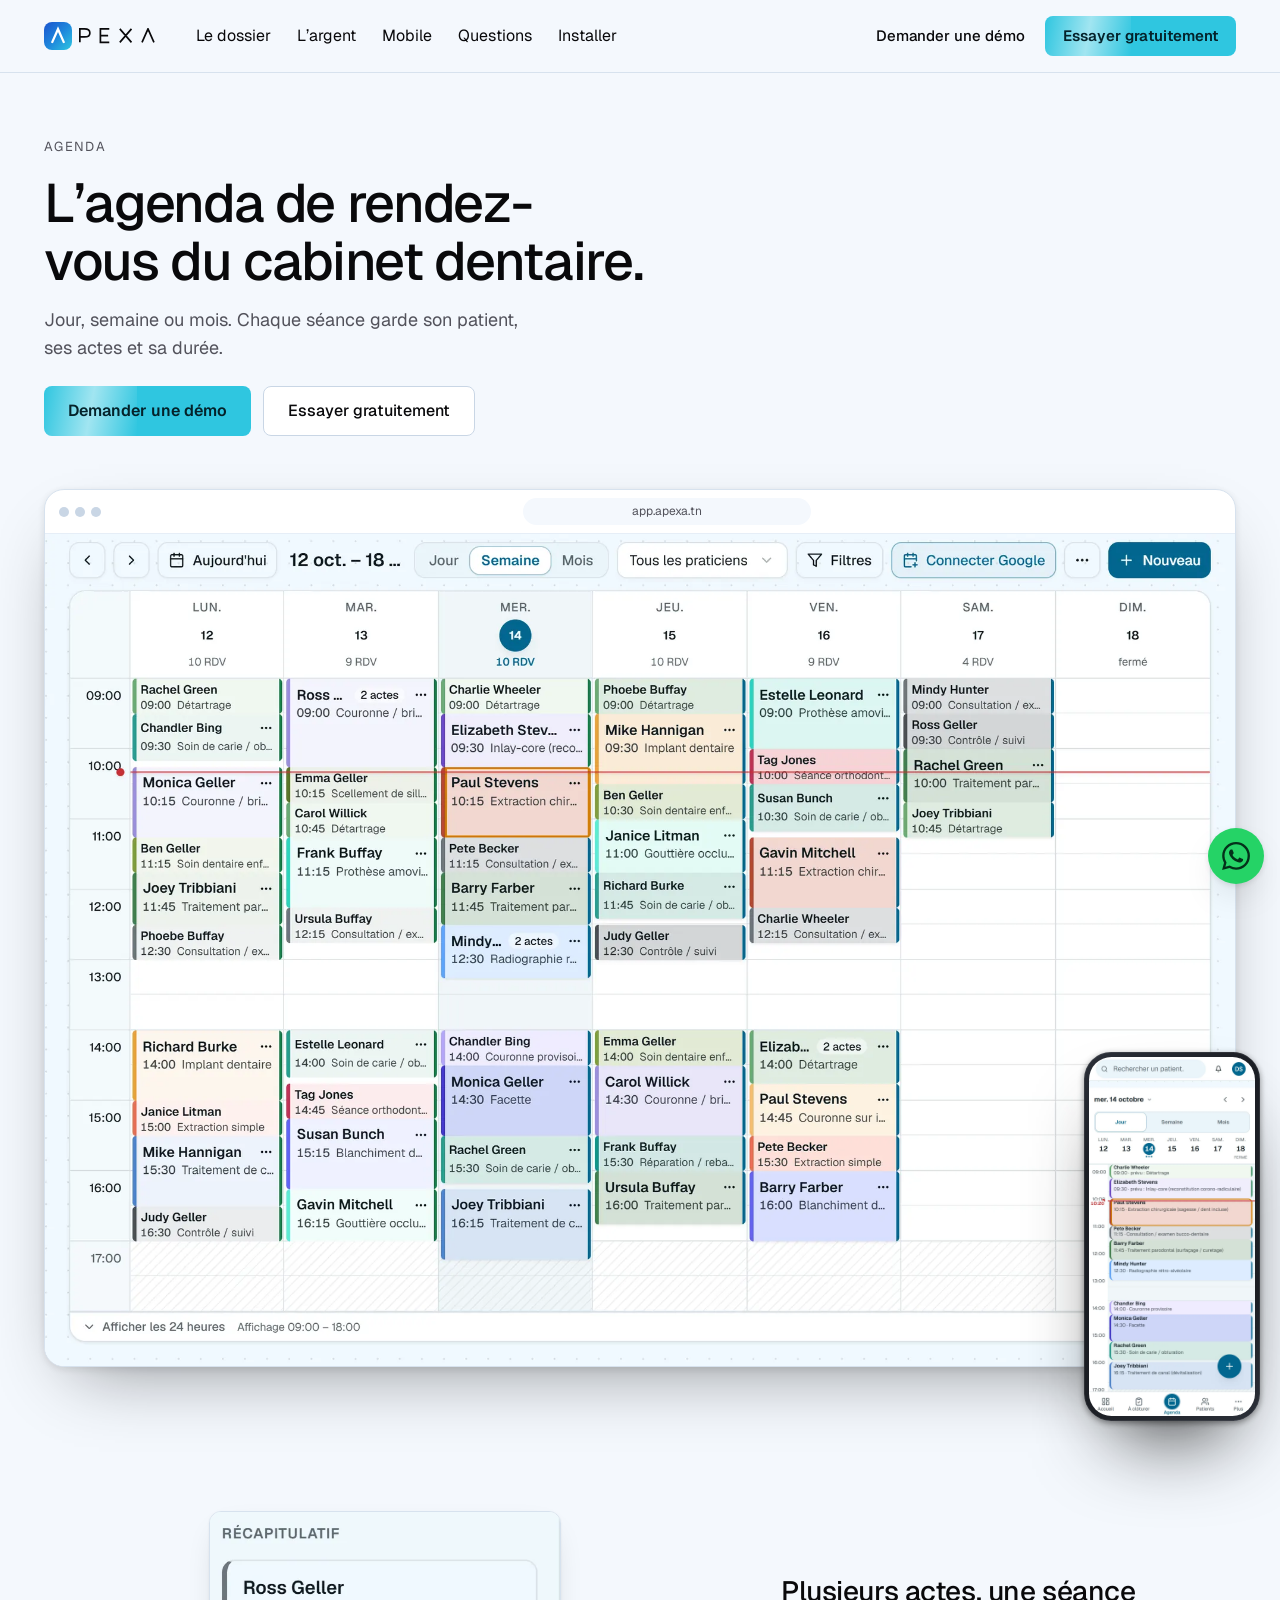
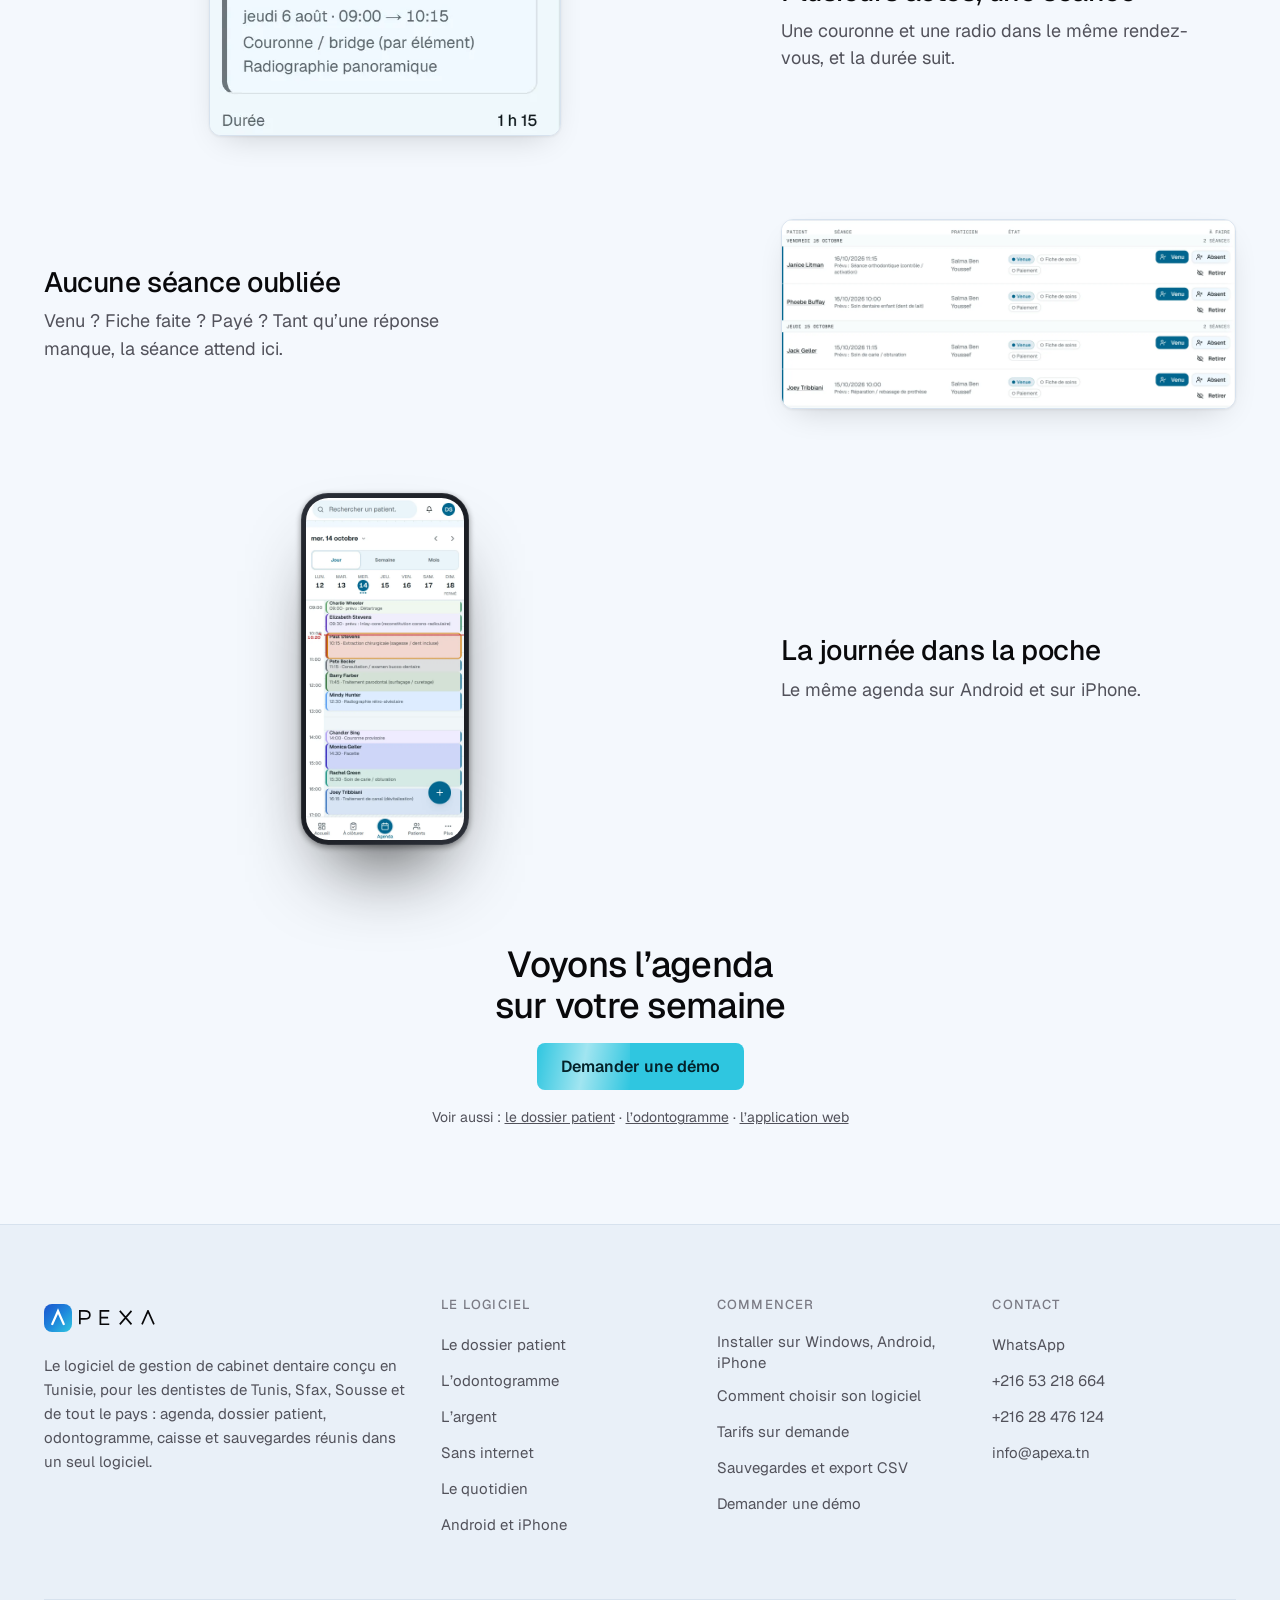
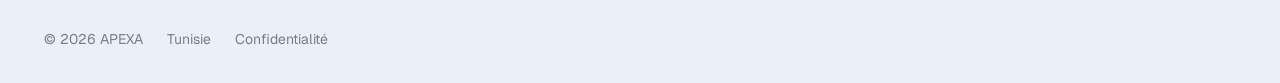
==== commit b08c0b96: "Un bouton WhatsApp sur chaque page, une section Contact, et « Contactez-nous » dans le hero" ====
--- a/agenda-rendez-vous-cabinet-dentaire.html
+++ b/agenda-rendez-vous-cabinet-dentaire.html
@@ -92,6 +92,7 @@
       <a href="index.html#mobile">Mobile</a>
       <a href="index.html#faq">Questions</a>
       <a href="index.html#telecharger">Installer</a>
+      <a href="index.html#contact">Contact</a>
     </nav>
     <div class="drawer-actions">
       <a class="btn btn-primary" href="index.html#telecharger">Essayer gratuitement</a>
@@ -203,6 +204,9 @@
       <div>
         <h4>Contact</h4>
         <ul>
+          <li><a href="https://wa.me/21628476124?text=Bonjour%2C%20je%20voudrais%20en%20savoir%20plus%20sur%20APEXA." target="_blank" rel="noopener">WhatsApp</a></li>
+          <li><a href="tel:+21653218664">+216 53 218 664</a></li>
+          <li><a href="tel:+21628476124">+216 28 476 124</a></li>
           <li><a href="mailto:info@apexa.tn">info@apexa.tn</a></li>
         </ul>
       </div>
@@ -218,6 +222,39 @@
 </footer>
 
 
+
+<div class="wa" id="wa">
+  <div class="wa-card" id="wa-card" role="dialog" aria-labelledby="wa-t" hidden>
+    <div class="wa-top">
+      <p class="wa-t" id="wa-t">Une question&nbsp;?</p>
+      <button class="wa-x" id="wa-x" type="button">
+        <span class="sr-only">Fermer</span>
+        <svg viewBox="0 0 24 24" fill="none" stroke="currentColor" stroke-width="2" stroke-linecap="round" aria-hidden="true"><path d="M6 6l12 12M18 6L6 18"/></svg>
+      </button>
+    </div>
+    <a class="wa-go" href="https://wa.me/21628476124?text=Bonjour%2C%20je%20voudrais%20en%20savoir%20plus%20sur%20APEXA." target="_blank" rel="noopener">
+      <svg viewBox="0 0 24 24" fill="currentColor" aria-hidden="true"><path d="M17.472 14.382c-.297-.149-1.758-.867-2.03-.967-.273-.099-.471-.148-.67.15-.197.297-.767.966-.94 1.164-.173.199-.347.223-.644.075-.297-.15-1.255-.463-2.39-1.475-.883-.788-1.48-1.761-1.653-2.059-.173-.297-.018-.458.13-.606.134-.133.298-.347.446-.52.149-.174.198-.298.298-.497.099-.198.05-.371-.025-.52-.075-.149-.669-1.612-.916-2.207-.242-.579-.487-.5-.669-.51-.173-.008-.371-.01-.57-.01-.198 0-.52.074-.792.372-.272.297-1.04 1.016-1.04 2.479 0 1.462 1.065 2.875 1.213 3.074.149.198 2.096 3.2 5.077 4.487.709.306 1.262.489 1.694.625.712.227 1.36.195 1.871.118.571-.085 1.758-.719 2.006-1.413.248-.694.248-1.289.173-1.413-.074-.124-.272-.198-.57-.347m-5.421 7.403h-.004a9.87 9.87 0 01-5.031-1.378l-.361-.214-3.741.982.998-3.648-.235-.374a9.86 9.86 0 01-1.51-5.26c.001-5.45 4.436-9.884 9.888-9.884 2.64 0 5.122 1.03 6.988 2.898a9.825 9.825 0 012.893 6.994c-.003 5.45-4.437 9.884-9.885 9.884m8.413-18.297A11.815 11.815 0 0012.05 0C5.495 0 .16 5.335.157 11.892c0 2.096.547 4.142 1.588 5.945L.057 24l6.305-1.654a11.882 11.882 0 005.683 1.448h.005c6.554 0 11.89-5.335 11.893-11.893a11.821 11.821 0 00-3.48-8.413Z"/></svg>
+      Écrire sur WhatsApp
+    </a>
+    <a class="wa-row" href="tel:+21653218664">
+      <svg viewBox="0 0 24 24" fill="none" stroke="currentColor" stroke-width="2" stroke-linecap="round" stroke-linejoin="round" aria-hidden="true"><path d="M22 16.92v3a2 2 0 0 1-2.18 2 19.79 19.79 0 0 1-8.63-3.07 19.5 19.5 0 0 1-6-6 19.79 19.79 0 0 1-3.07-8.67A2 2 0 0 1 4.11 2h3a2 2 0 0 1 2 1.72 12.84 12.84 0 0 0 .7 2.81 2 2 0 0 1-.45 2.11L8.09 9.91a16 16 0 0 0 6 6l1.27-1.27a2 2 0 0 1 2.11-.45 12.84 12.84 0 0 0 2.81.7A2 2 0 0 1 22 16.92z"/></svg>
+      <span>Appeler le <b>+216 53 218 664</b></span>
+    </a>
+    <a class="wa-row" href="tel:+21628476124">
+      <svg viewBox="0 0 24 24" fill="none" stroke="currentColor" stroke-width="2" stroke-linecap="round" stroke-linejoin="round" aria-hidden="true"><path d="M22 16.92v3a2 2 0 0 1-2.18 2 19.79 19.79 0 0 1-8.63-3.07 19.5 19.5 0 0 1-6-6 19.79 19.79 0 0 1-3.07-8.67A2 2 0 0 1 4.11 2h3a2 2 0 0 1 2 1.72 12.84 12.84 0 0 0 .7 2.81 2 2 0 0 1-.45 2.11L8.09 9.91a16 16 0 0 0 6 6l1.27-1.27a2 2 0 0 1 2.11-.45 12.84 12.84 0 0 0 2.81.7A2 2 0 0 1 22 16.92z"/></svg>
+      <span>Appeler le <b>+216 28 476 124</b></span>
+    </a>
+    <a class="wa-row" href="mailto:info@apexa.tn">
+      <svg viewBox="0 0 24 24" fill="none" stroke="currentColor" stroke-width="2" stroke-linecap="round" stroke-linejoin="round" aria-hidden="true"><rect x="2" y="4" width="20" height="16" rx="2"/><path d="m22 6-10 7L2 6"/></svg>
+      <span>info@apexa.tn</span>
+    </a>
+  </div>
+  <a class="wa-fab" id="wa-fab" href="https://wa.me/21628476124?text=Bonjour%2C%20je%20voudrais%20en%20savoir%20plus%20sur%20APEXA." target="_blank" rel="noopener">
+    <span class="sr-only">Nous contacter</span>
+    <svg viewBox="0 0 24 24" fill="currentColor" aria-hidden="true"><path d="M17.472 14.382c-.297-.149-1.758-.867-2.03-.967-.273-.099-.471-.148-.67.15-.197.297-.767.966-.94 1.164-.173.199-.347.223-.644.075-.297-.15-1.255-.463-2.39-1.475-.883-.788-1.48-1.761-1.653-2.059-.173-.297-.018-.458.13-.606.134-.133.298-.347.446-.52.149-.174.198-.298.298-.497.099-.198.05-.371-.025-.52-.075-.149-.669-1.612-.916-2.207-.242-.579-.487-.5-.669-.51-.173-.008-.371-.01-.57-.01-.198 0-.52.074-.792.372-.272.297-1.04 1.016-1.04 2.479 0 1.462 1.065 2.875 1.213 3.074.149.198 2.096 3.2 5.077 4.487.709.306 1.262.489 1.694.625.712.227 1.36.195 1.871.118.571-.085 1.758-.719 2.006-1.413.248-.694.248-1.289.173-1.413-.074-.124-.272-.198-.57-.347m-5.421 7.403h-.004a9.87 9.87 0 01-5.031-1.378l-.361-.214-3.741.982.998-3.648-.235-.374a9.86 9.86 0 01-1.51-5.26c.001-5.45 4.436-9.884 9.888-9.884 2.64 0 5.122 1.03 6.988 2.898a9.825 9.825 0 012.893 6.994c-.003 5.45-4.437 9.884-9.885 9.884m8.413-18.297A11.815 11.815 0 0012.05 0C5.495 0 .16 5.335.157 11.892c0 2.096.547 4.142 1.588 5.945L.057 24l6.305-1.654a11.882 11.882 0 005.683 1.448h.005c6.554 0 11.89-5.335 11.893-11.893a11.821 11.821 0 00-3.48-8.413Z"/></svg>
+  </a>
+</div>
+
 <script src="assets/site.js" defer></script>
 </body>
 </html>
--- a/assets/site.css
+++ b/assets/site.css
@@ -49,6 +49,10 @@
   --violet: #7c3aed;  --violet-lit: #c4aeff;
   --amber:  #b45309;  --amber-lit:  #fbc76a;
   --green:  #047857;  --green-lit:  #6ee7b7;
+  
+  --whatsapp:    #25D366;
+  --whatsapp-hi: #4BE083;
+  --on-whatsapp: #04311A;
 
   
   --sketch-edge:    #dcdcd4;
@@ -3966,3 +3970,127 @@
   .vp-row.vp-row--wide { grid-template-columns: minmax(0, 1fr); }
   .vp-row.vp-row--wide > :first-child { order: 0; }
 }
+
+
+
+.ct { padding-block: var(--sec-y); background: var(--page); color: var(--text); }
+.ct :where(p, ul) { margin: 0; }
+
+
+.ct-in { display: grid; gap: 2rem; }
+@media (min-width: 62rem) {
+  .ct-in { grid-template-columns: minmax(0, 5fr) minmax(0, 6fr); gap: 4rem; align-items: start; }
+  .ct-head { margin-bottom: 0; }
+}
+
+.ct-social { display: flex; flex-wrap: wrap; gap: 0.25rem 1.25rem; font-size: var(--t-md); }
+.ct-social a {
+  display: inline-flex; align-items: center; min-height: 2.75rem;
+  color: var(--accent-ink); text-decoration: none;
+}
+@media (hover: hover) and (pointer: fine) { .ct-social a:hover { text-decoration: underline; text-underline-offset: 0.2em; } }
+
+
+.ct-list {
+  list-style: none; padding: 0; min-width: 0;
+  background: var(--white); border: 1px solid var(--rule); border-radius: var(--r-card);
+  box-shadow: var(--shadow-sm); overflow: hidden;
+}
+.ct-list li + li { border-top: 1px solid var(--rule-soft); }
+.ct-row {
+  display: flex; align-items: center; gap: 1rem;
+  min-height: 4.5rem; padding: 0.875rem 1.25rem;
+  color: var(--text); text-decoration: none;
+  transition: background var(--fast) var(--ease);
+}
+.ct-ico {
+  display: grid; place-items: center; flex: none;
+  width: 2.5rem; height: 2.5rem; border-radius: var(--r-med);
+  background: var(--page); color: var(--accent-ink);
+}
+.ct-ico svg { width: 1.25rem; height: 1.25rem; }
+.ct-txt { display: grid; gap: 0.125rem; min-width: 0; flex: 1; }
+.ct-k { font-size: var(--t-sm); color: var(--text-muted); }
+.ct-v {
+  font-size: var(--t-small); font-weight: 500; letter-spacing: 0.01em;
+  font-variant-numeric: tabular-nums; white-space: nowrap; overflow: hidden; text-overflow: ellipsis;
+}
+.ct-go {
+  flex: none; width: 1.125rem; height: 1.125rem; color: var(--text-faint);
+  transition: transform var(--fast) var(--ease-out), color var(--fast) var(--ease);
+}
+.ct-row:focus-visible { outline: 2px solid var(--accent-ink); outline-offset: -2px; }
+@media (hover: hover) and (pointer: fine) {
+  .ct-row:hover { background: var(--page); }
+  .ct-row:hover .ct-go { transform: translateX(3px); color: var(--accent-ink); }
+}
+
+
+.wa {
+  position: fixed; z-index: 90;
+  inset-inline-end: calc(1rem + env(safe-area-inset-right, 0px));
+  inset-block-end: calc(1rem + env(safe-area-inset-bottom, 0px));
+  display: grid; justify-items: end; gap: 0.75rem;
+  pointer-events: none;               
+}
+.wa > * { pointer-events: auto; }
+
+.wa-fab {
+  display: grid; place-items: center;
+  width: 3.5rem; height: 3.5rem; border-radius: var(--r-pill);
+  background: var(--whatsapp); color: var(--on-whatsapp);
+  box-shadow: var(--shadow-chip);
+  transition: background var(--fast) var(--ease), transform var(--press) var(--ease-out);
+}
+.wa-fab svg { width: 1.75rem; height: 1.75rem; }
+.wa-fab:active { transform: scale(0.94); }
+.wa-fab:focus-visible { outline: 3px solid var(--accent-ink); outline-offset: 3px; }
+@media (hover: hover) and (pointer: fine) { .wa-fab:hover { background: var(--whatsapp-hi); } }
+
+.wa-card {
+  display: grid; gap: 0.125rem;
+  width: min(20rem, calc(100vw - 2rem - env(safe-area-inset-left, 0px) - env(safe-area-inset-right, 0px)));
+  padding: 1rem;
+  border-radius: var(--r-card); background: var(--white); color: var(--text);
+  border: 1px solid var(--rule); box-shadow: var(--shadow-lift);
+  transform-origin: 100% 100%;
+  animation: wa-in var(--mid) var(--ease-out);
+}
+
+.wa-card[hidden] { display: none; }
+@keyframes wa-in { from { opacity: 0; transform: translateY(0.5rem) scale(0.97); } }
+@media (prefers-reduced-motion: reduce) { .wa-card { animation: none; } }
+
+.wa-top { display: flex; align-items: center; justify-content: space-between; gap: 0.5rem; margin-bottom: 0.5rem; }
+.wa-t { margin: 0; font-size: var(--t-lg); font-weight: 500; }
+.wa-x {
+  display: grid; place-items: center; flex: none;
+  width: 2.75rem; height: 2.75rem; margin: -0.5rem -0.5rem -0.5rem 0;
+  border-radius: var(--r-btn); color: var(--text-muted);
+}
+.wa-x svg { width: 1.125rem; height: 1.125rem; }
+@media (hover: hover) and (pointer: fine) { .wa-x:hover { background: var(--page); color: var(--text); } }
+
+.wa-go {
+  display: flex; align-items: center; justify-content: center; gap: 0.5rem;
+  min-height: 2.875rem; margin-bottom: 0.375rem; padding-inline: 1rem;
+  border-radius: var(--r-btn); background: var(--whatsapp); color: var(--on-whatsapp);
+  font-size: var(--t-small); font-weight: 600; text-decoration: none;
+  transition: background var(--fast) var(--ease);
+}
+.wa-go svg { width: 1.25rem; height: 1.25rem; }
+@media (hover: hover) and (pointer: fine) { .wa-go:hover { background: var(--whatsapp-hi); } }
+
+.wa-row {
+  display: flex; align-items: center; gap: 0.625rem;
+  min-height: 2.75rem; padding-inline: 0.5rem;
+  border-radius: var(--r-btn); color: var(--text); text-decoration: none; font-size: var(--t-md);
+}
+.wa-row svg { width: 1.125rem; height: 1.125rem; flex: none; color: var(--text-muted); }
+.wa-row b { font-weight: 500; }
+@media (hover: hover) and (pointer: fine) { .wa-row:hover { background: var(--page); } }
+
+@media print { .wa { display: none; } }
+
+
+@media (max-width: 47.99rem) { .footer { padding-block-end: 6.5rem; } }
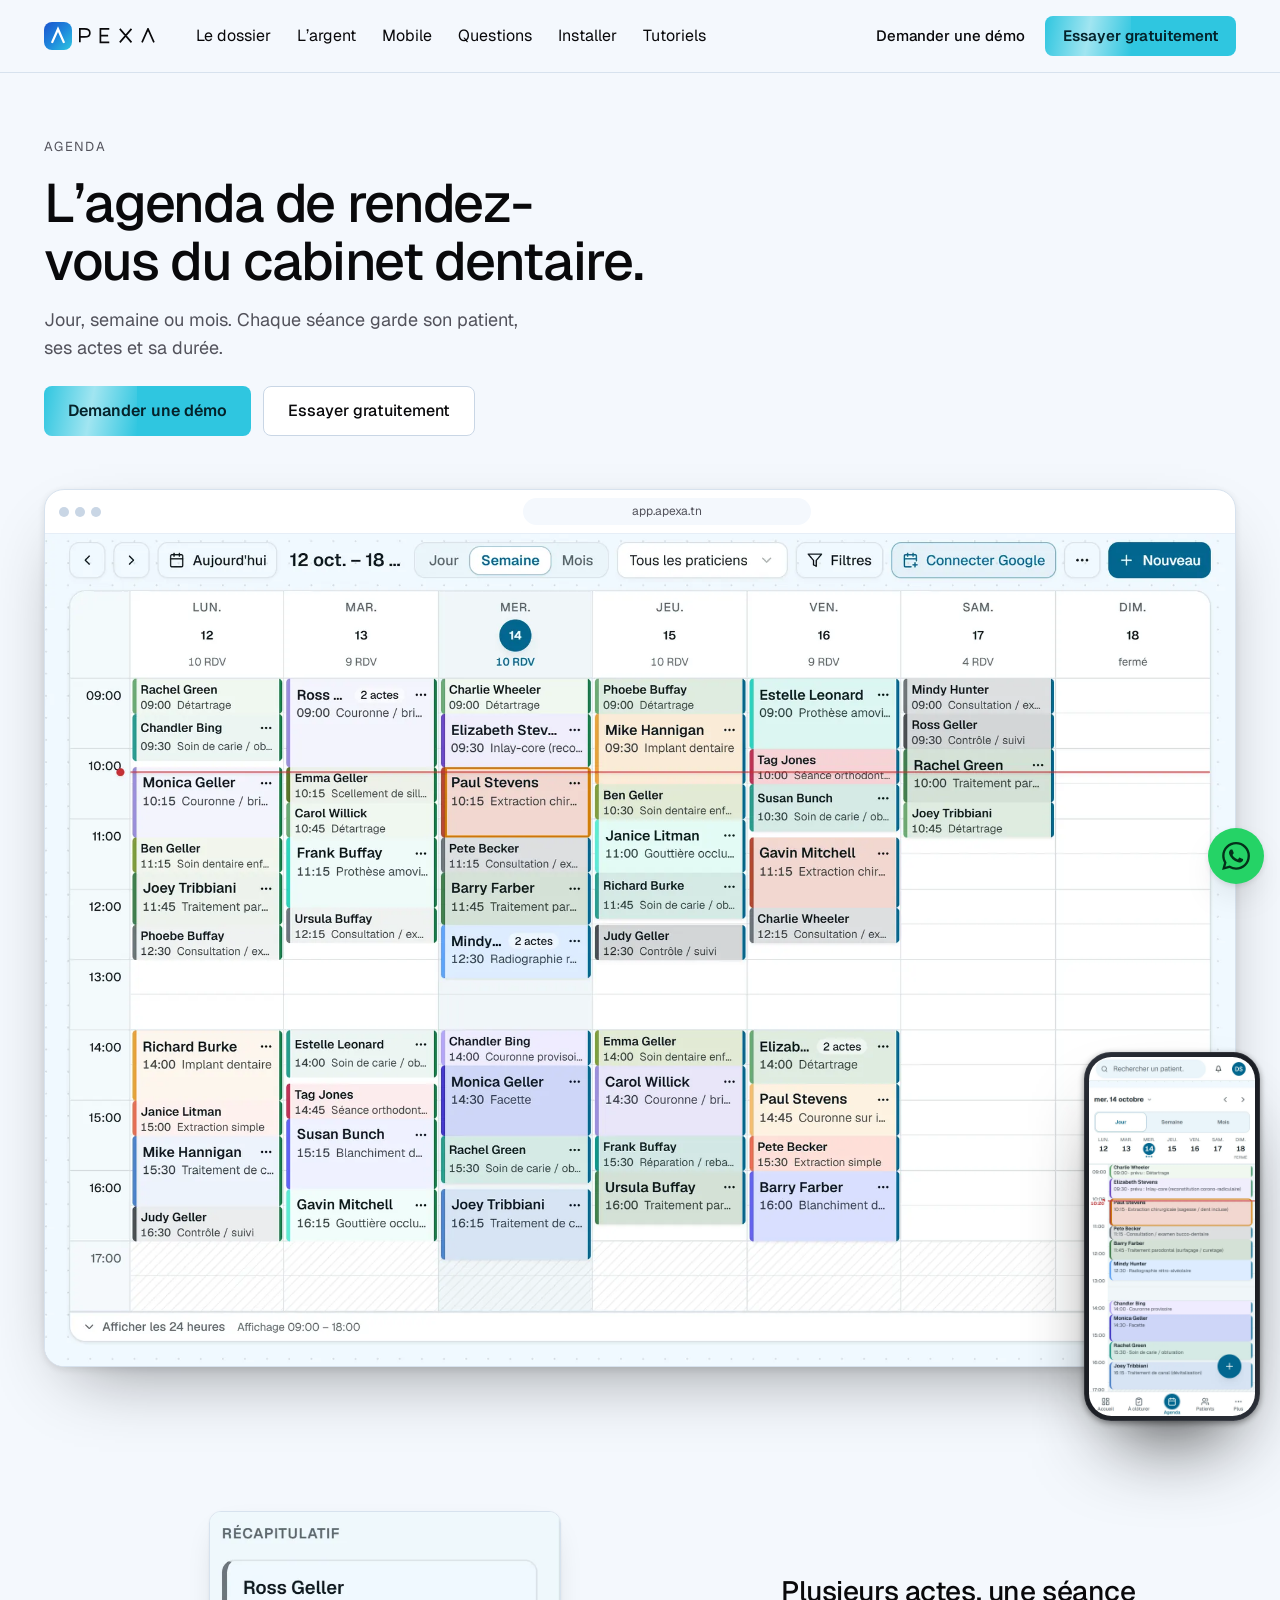
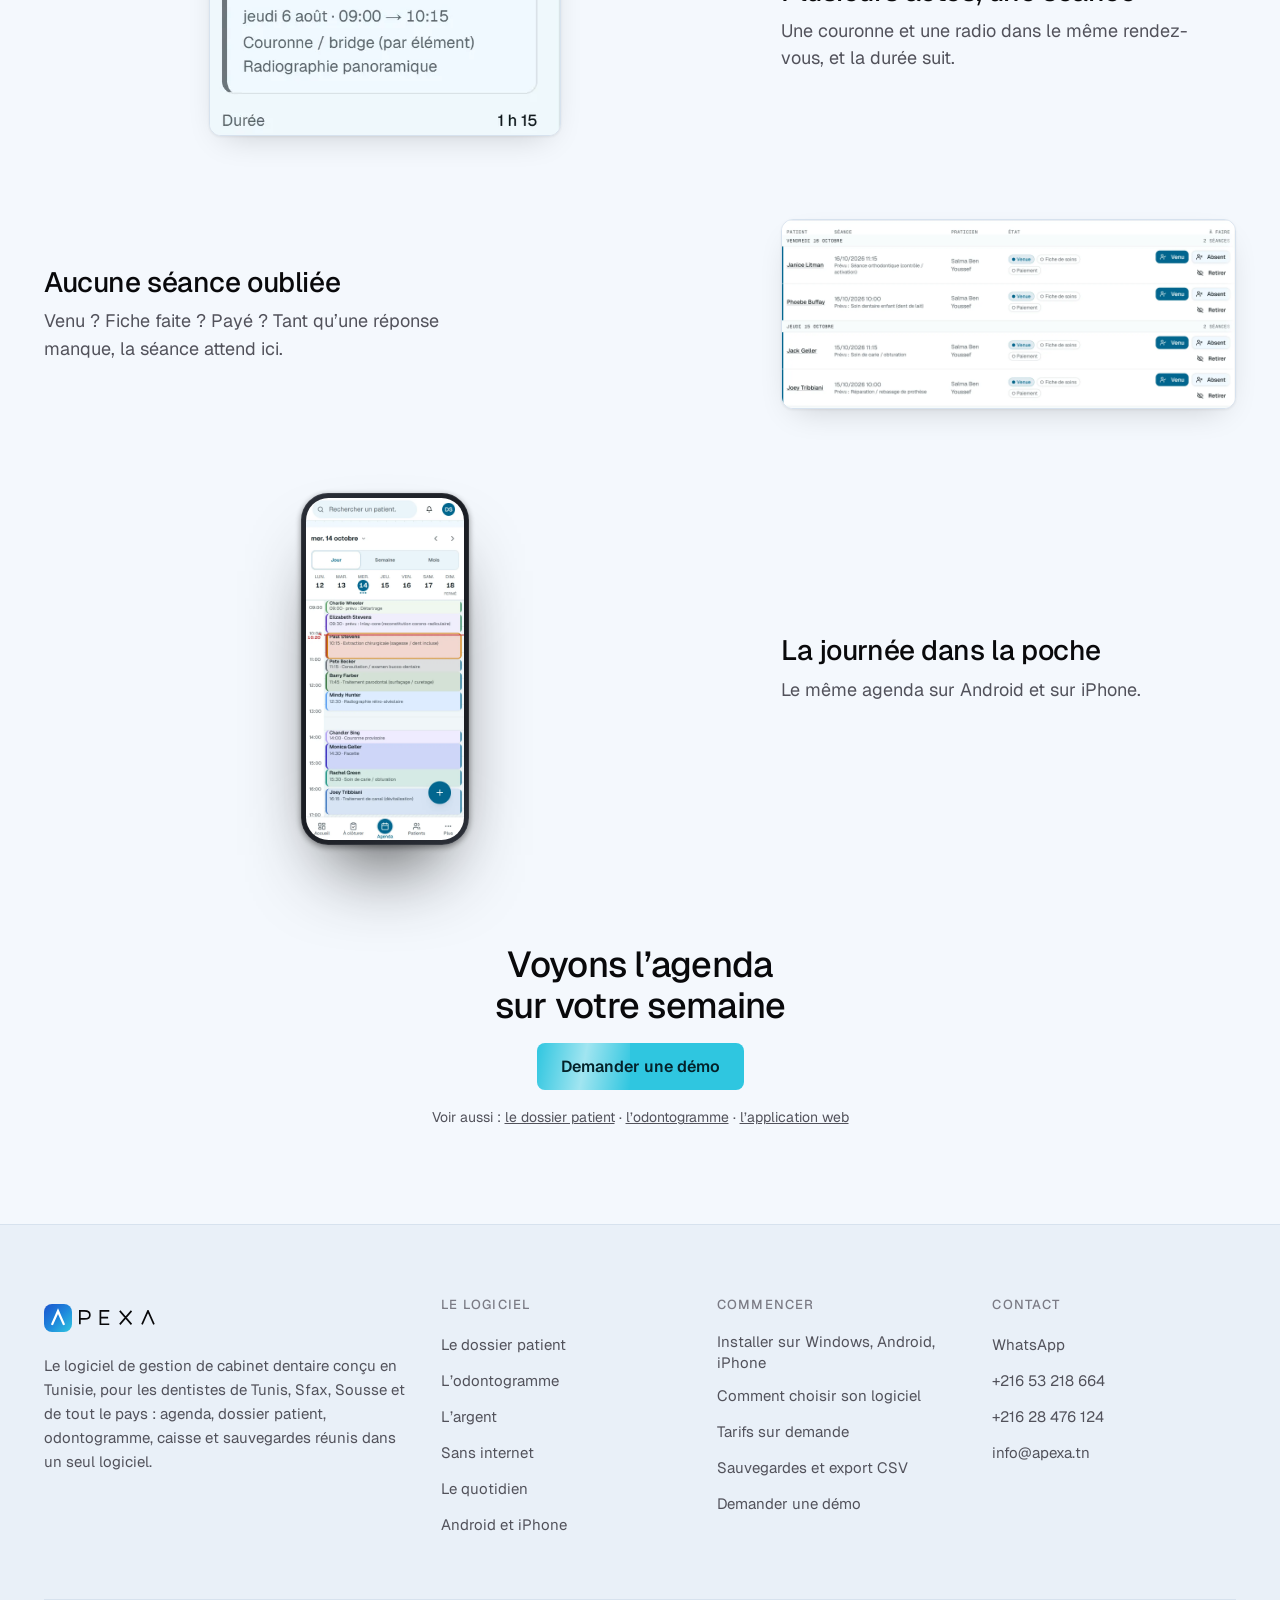
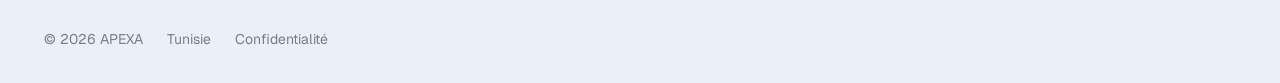
==== commit 8d55533c: "Page « Tutoriels » : les 8 vidéos « Premiers pas », et « Tutoriels » dans le menu" ====
--- a/agenda-rendez-vous-cabinet-dentaire.html
+++ b/agenda-rendez-vous-cabinet-dentaire.html
@@ -32,6 +32,9 @@
 <link rel="stylesheet" href="assets/site.css">
 
 
+<script defer src="https://cloud.umami.is/script.js" data-website-id="6329eae5-648b-4e2e-ba49-e11602158e03" data-domains="apexa.tn,www.apexa.tn"></script>
+
+
 <script type="application/ld+json">{"@context":"https://schema.org","@graph":[{"@type":"WebPage","@id":"https://apexa.tn/agenda-rendez-vous-cabinet-dentaire.html#page","url":"https://apexa.tn/agenda-rendez-vous-cabinet-dentaire.html","name":"Agenda et rendez-vous du cabinet dentaire","description":"L'agenda du cabinet dentaire : jour, semaine ou mois, plusieurs actes par séance, et les séances à clôturer. Sur ordinateur et sur téléphone.","inLanguage":"fr","isPartOf":{"@id":"https://apexa.tn/#website"},"about":{"@id":"https://apexa.tn/#logiciel"},"publisher":{"@id":"https://apexa.tn/#organization"},"primaryImageOfPage":{"@type":"ImageObject","url":"https://apexa.tn/assets/img/v-agenda-semaine.webp"},"breadcrumb":{"@id":"https://apexa.tn/agenda-rendez-vous-cabinet-dentaire.html#fil"}},{"@type":"BreadcrumbList","@id":"https://apexa.tn/agenda-rendez-vous-cabinet-dentaire.html#fil","itemListElement":[{"@type":"ListItem","position":1,"name":"APEXA","item":"https://apexa.tn/"},{"@type":"ListItem","position":2,"name":"Agenda et rendez-vous"}]}]}</script>
 </head>
 <body class="">
@@ -56,6 +59,7 @@
       <a href="index.html#mobile" data-nav="mobile">Mobile</a>
       <a href="index.html#faq" data-nav="faq">Questions</a>
       <a href="index.html#telecharger" data-nav="telecharger">Installer</a>
+      <a href="tutoriels.html" data-nav="tutoriels">Tutoriels</a>
     </nav>
 
     
@@ -92,6 +96,7 @@
       <a href="index.html#mobile">Mobile</a>
       <a href="index.html#faq">Questions</a>
       <a href="index.html#telecharger">Installer</a>
+      <a href="tutoriels.html">Tutoriels</a>
       <a href="index.html#contact">Contact</a>
     </nav>
     <div class="drawer-actions">
@@ -255,6 +260,13 @@
   </a>
 </div>
 
+
+<script>
+document.addEventListener('click', function (e) {
+  var a = e.target.closest && e.target.closest('a[href*="/api/meta/client-download"]')
+  if (a && window.umami) window.umami.track(/\/android$/.test(a.getAttribute('href')) ? 'telecharger-android' : 'telecharger-windows')
+}, true)
+</script>
 <script src="assets/site.js" defer></script>
 </body>
 </html>
--- a/assets/site.css
+++ b/assets/site.css
@@ -405,6 +405,7 @@
   transition: color var(--fast) var(--ease), background var(--fast) var(--ease);
 }
 .nav a:hover, .nav button:hover { background: rgb(255 255 255 / 0.08); }
+.nav a[aria-current="page"] { font-weight: 500; }
 .stuck .nav a, .stuck .nav button, .on-light .nav a, .on-light .nav button { color: var(--text); }
 .stuck .nav a:hover, .stuck .nav button:hover,
 .on-light .nav a:hover, .on-light .nav button:hover { background: var(--paper); }
@@ -458,7 +459,7 @@
 .drawer-actions .btn { width: 100%; }
 
 
-@media (min-width: 68rem) {
+@media (min-width: 74rem) {
   .nav { display: flex; }
   .burger { display: none; }
   .topbar-link { display: inline-flex; }
@@ -4094,3 +4095,70 @@
 
 
 @media (max-width: 47.99rem) { .footer { padding-block-end: 6.5rem; } }
+
+
+
+.tuto { display: grid; gap: clamp(1.25rem, 0.8rem + 1.6vw, 2rem); margin-top: clamp(2rem, 1.4rem + 2.4vw, 3.5rem); }
+@media (min-width: 62rem) {
+  .tuto { grid-template-columns: minmax(0, 1.75fr) minmax(0, 1fr); align-items: start; }
+  .tuto-player { position: sticky; top: 5.5rem; }
+}
+.tuto-player { display: grid; gap: 1rem; }
+.tuto-stage {
+  position: relative; aspect-ratio: 16 / 9; overflow: hidden;
+  border: 1px solid var(--rule); border-radius: var(--r-card); background: var(--film); box-shadow: var(--shadow-shot);
+}
+.tuto-stage img, .tuto-stage iframe { position: absolute; inset: 0; display: block; width: 100%; height: 100%; border: 0; object-fit: cover; }
+.tuto-play {
+  position: absolute; inset: 0; display: grid; place-items: center;
+  padding: 0; border: 0; background: rgb(9 9 11 / 0.18); color: var(--on-accent); cursor: pointer;
+  transition: background var(--fast) var(--ease);
+}
+.tuto-play[hidden] { display: none; }
+.tuto-disc {
+  display: grid; place-items: center; width: clamp(3.5rem, 2.6rem + 3.2vw, 5.25rem); aspect-ratio: 1;
+  border-radius: var(--r-pill); background: var(--accent); box-shadow: var(--glow-accent);
+  transition: transform var(--fast) var(--ease-out);
+}
+.tuto-disc svg { width: 42%; height: 42%; margin-inline-start: 8%; }
+@media (hover: hover) and (pointer: fine) {
+  .tuto-play:hover { background: rgb(9 9 11 / 0.08); }
+  .tuto-play:hover .tuto-disc { transform: scale(1.06); }
+}
+.tuto-play:active .tuto-disc { transform: scale(0.96); }
+.tuto-play:focus-visible { outline: 3px solid var(--accent); outline-offset: -3px; }
+
+.tuto-now { display: flex; align-items: flex-start; gap: 0.875rem; }
+.tuto-now-txt { display: grid; gap: 0.25rem; min-width: 0; }
+.tuto-now-txt > * { margin: 0; }
+.tuto-now h2 { font-size: var(--t-h3); font-weight: 500; line-height: 1.2; letter-spacing: -0.015em; }
+.tuto-now p { font-size: var(--t-small); line-height: 1.5; color: var(--text-muted); }
+.tuto-n {
+  display: grid; place-items: center; flex: none; width: 2.25rem; height: 2.25rem;
+  border-radius: var(--r-pill); background: var(--ink); color: var(--white); font-size: var(--t-sm); font-weight: 600;
+}
+.tuto-dur { margin-inline-start: auto; padding-top: 0.375rem; font-size: var(--t-sm); color: var(--text-muted); font-variant-numeric: tabular-nums; }
+
+.tuto-list { display: grid; gap: 0.375rem; margin: 0; padding: 0; list-style: none; }
+.tuto-item {
+  display: grid; grid-template-columns: clamp(7rem, 5.5rem + 5vw, 9rem) minmax(0, 1fr); gap: 0.875rem; align-items: center;
+  width: 100%; min-height: 2.75rem; padding: 0.5rem;
+  border: 1px solid transparent; border-radius: var(--r-med); background: transparent;
+  color: inherit; font: inherit; text-align: start; cursor: pointer;
+  transition: background var(--fast) var(--ease), border-color var(--fast) var(--ease);
+}
+@media (hover: hover) and (pointer: fine) { .tuto-item:hover { background: var(--page); } }
+.tuto-item[aria-current="true"] { border-color: var(--rule); background: var(--paper); }
+.tuto-item:focus-visible { outline: 2px solid var(--accent-ink); outline-offset: 2px; }
+.tuto-thumb { position: relative; overflow: hidden; aspect-ratio: 16 / 9; border-radius: var(--r-btn); background: var(--film); }
+.tuto-thumb img { display: block; width: 100%; height: 100%; object-fit: cover; }
+.tuto-time {
+  position: absolute; right: 0.3rem; bottom: 0.3rem; padding: 0.05rem 0.3rem;
+  border-radius: var(--r-xs); background: rgb(9 9 11 / 0.78); color: var(--white);
+  font-size: var(--t-2xs); font-weight: 500; font-variant-numeric: tabular-nums;
+}
+.tuto-meta { display: grid; gap: 0.125rem; min-width: 0; }
+.tuto-step { font-size: var(--t-2xs); font-weight: 600; letter-spacing: 0.06em; text-transform: uppercase; color: var(--accent-ink); }
+.tuto-meta b { font-size: var(--t-md); font-weight: 500; line-height: 1.3; }
+.tuto-line { font-size: var(--t-sm); line-height: 1.4; color: var(--text-muted); }
+@media (max-width: 35.99rem) { .tuto-line { display: none; } }
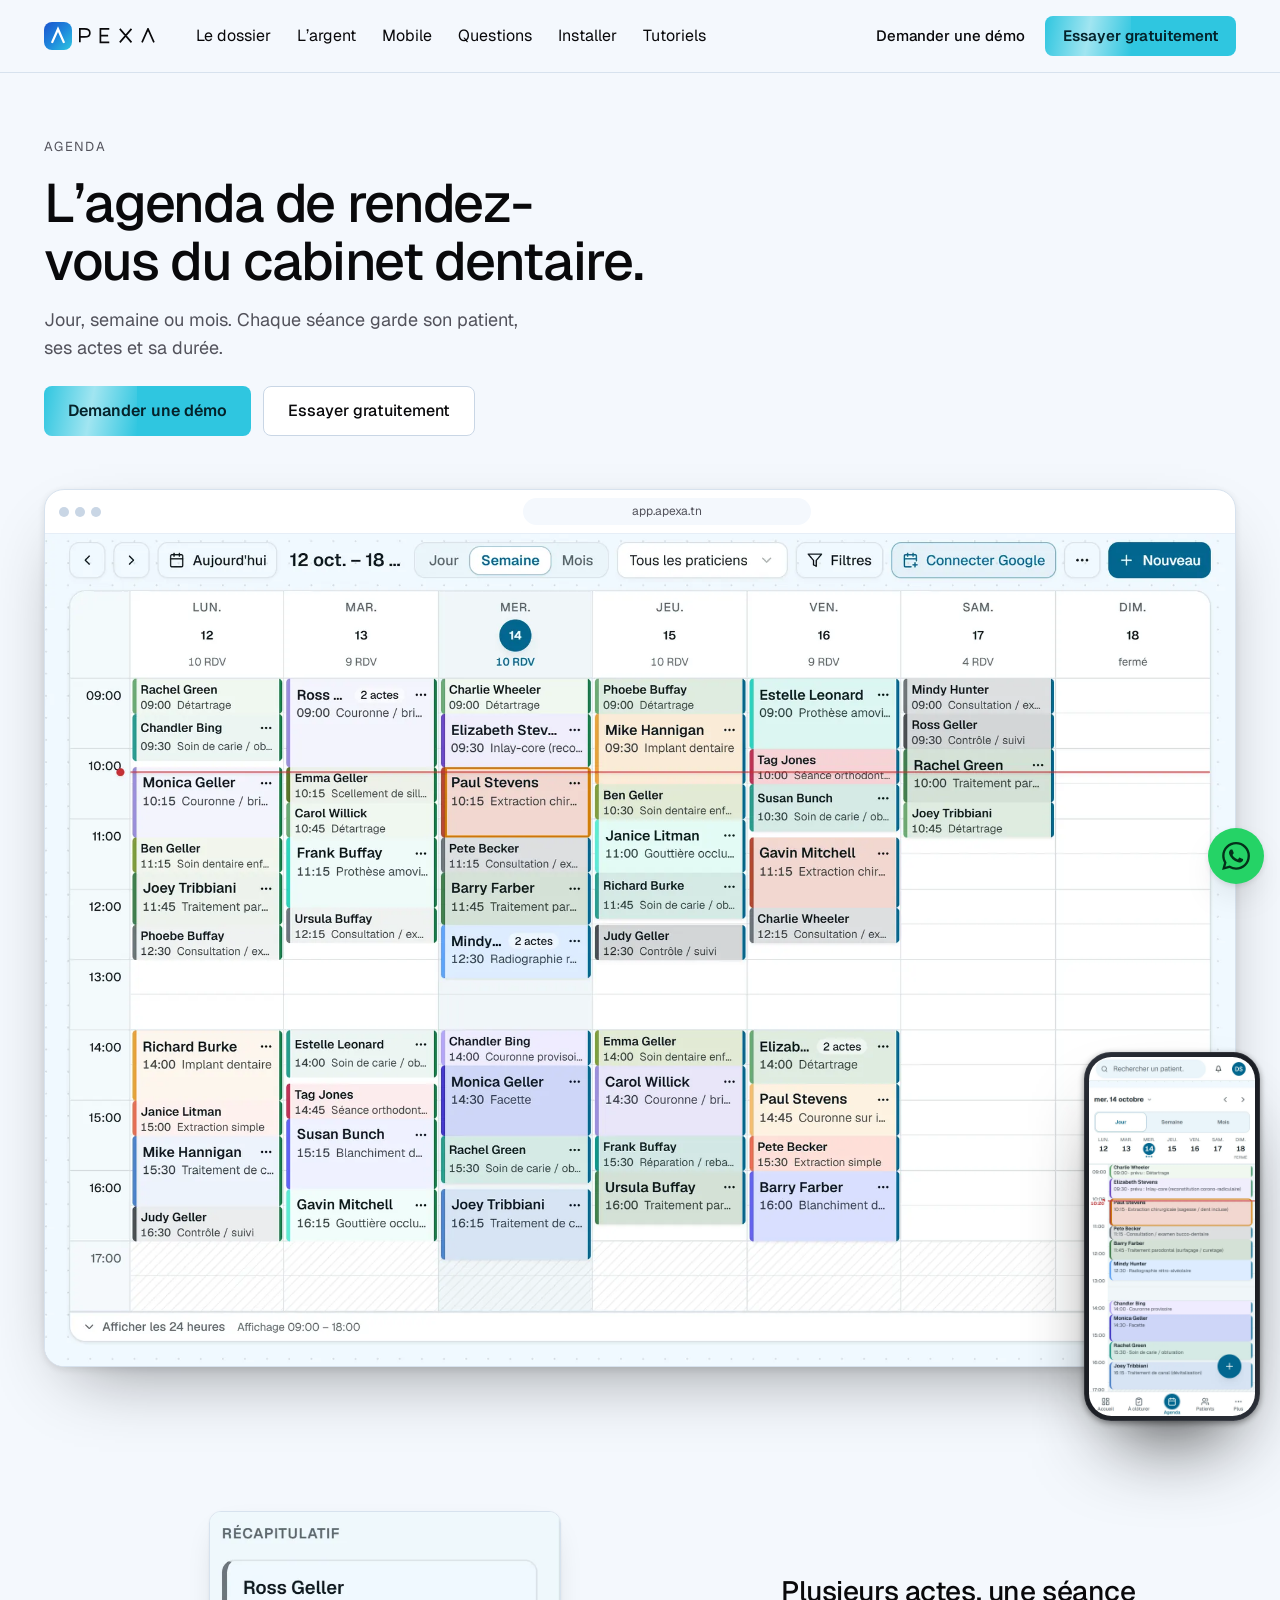
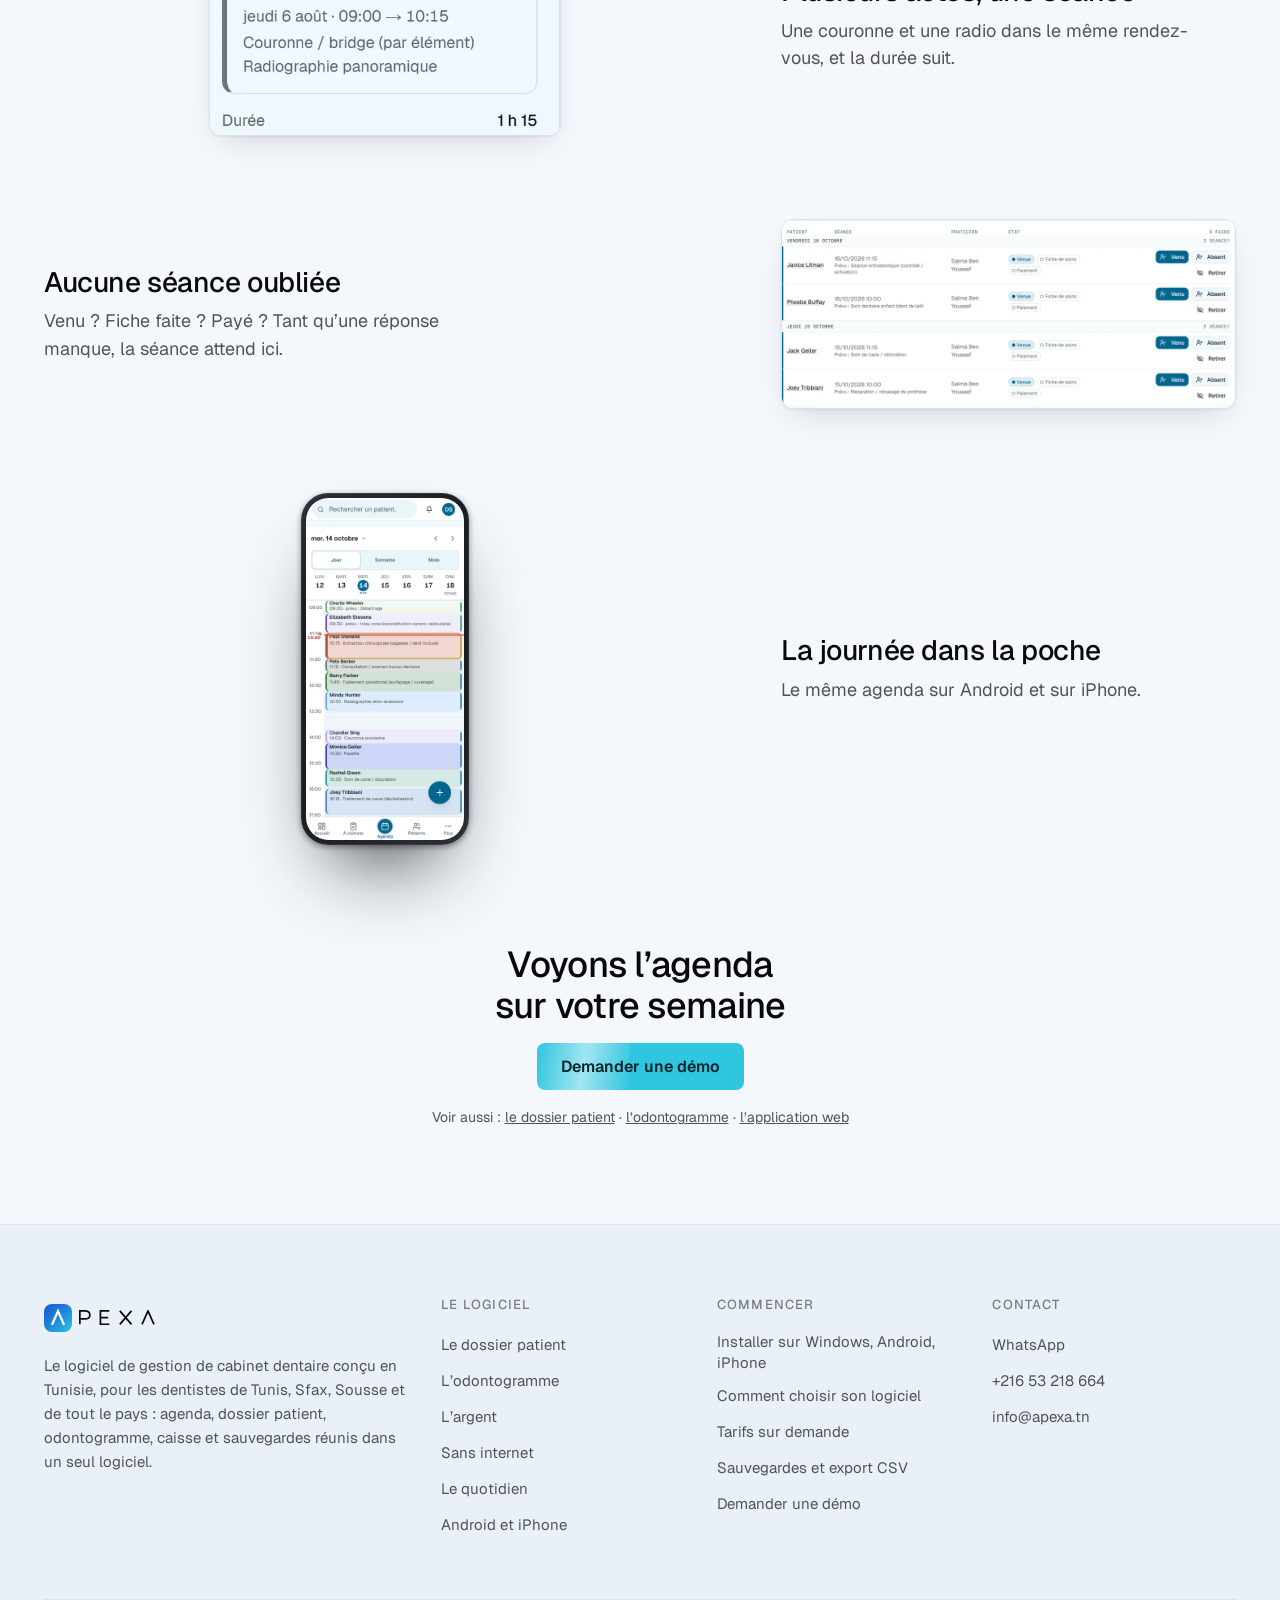
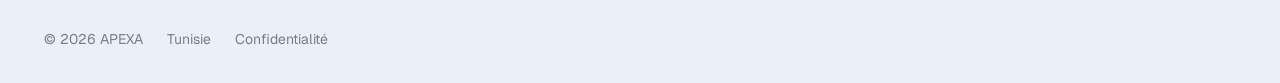
==== commit 25df4504: "WhatsApp au +216 51 230 456, un seul numéro d'appel (+216 53 218 664)" ====
--- a/agenda-rendez-vous-cabinet-dentaire.html
+++ b/agenda-rendez-vous-cabinet-dentaire.html
@@ -209,9 +209,8 @@
       <div>
         <h4>Contact</h4>
         <ul>
-          <li><a href="https://wa.me/21628476124?text=Bonjour%2C%20je%20voudrais%20en%20savoir%20plus%20sur%20APEXA." target="_blank" rel="noopener">WhatsApp</a></li>
+          <li><a href="https://wa.me/21651230456?text=Bonjour%2C%20je%20voudrais%20en%20savoir%20plus%20sur%20APEXA." target="_blank" rel="noopener">WhatsApp</a></li>
           <li><a href="tel:+21653218664">+216 53 218 664</a></li>
-          <li><a href="tel:+21628476124">+216 28 476 124</a></li>
           <li><a href="mailto:info@apexa.tn">info@apexa.tn</a></li>
         </ul>
       </div>
@@ -237,7 +236,7 @@
         <svg viewBox="0 0 24 24" fill="none" stroke="currentColor" stroke-width="2" stroke-linecap="round" aria-hidden="true"><path d="M6 6l12 12M18 6L6 18"/></svg>
       </button>
     </div>
-    <a class="wa-go" href="https://wa.me/21628476124?text=Bonjour%2C%20je%20voudrais%20en%20savoir%20plus%20sur%20APEXA." target="_blank" rel="noopener">
+    <a class="wa-go" href="https://wa.me/21651230456?text=Bonjour%2C%20je%20voudrais%20en%20savoir%20plus%20sur%20APEXA." target="_blank" rel="noopener">
       <svg viewBox="0 0 24 24" fill="currentColor" aria-hidden="true"><path d="M17.472 14.382c-.297-.149-1.758-.867-2.03-.967-.273-.099-.471-.148-.67.15-.197.297-.767.966-.94 1.164-.173.199-.347.223-.644.075-.297-.15-1.255-.463-2.39-1.475-.883-.788-1.48-1.761-1.653-2.059-.173-.297-.018-.458.13-.606.134-.133.298-.347.446-.52.149-.174.198-.298.298-.497.099-.198.05-.371-.025-.52-.075-.149-.669-1.612-.916-2.207-.242-.579-.487-.5-.669-.51-.173-.008-.371-.01-.57-.01-.198 0-.52.074-.792.372-.272.297-1.04 1.016-1.04 2.479 0 1.462 1.065 2.875 1.213 3.074.149.198 2.096 3.2 5.077 4.487.709.306 1.262.489 1.694.625.712.227 1.36.195 1.871.118.571-.085 1.758-.719 2.006-1.413.248-.694.248-1.289.173-1.413-.074-.124-.272-.198-.57-.347m-5.421 7.403h-.004a9.87 9.87 0 01-5.031-1.378l-.361-.214-3.741.982.998-3.648-.235-.374a9.86 9.86 0 01-1.51-5.26c.001-5.45 4.436-9.884 9.888-9.884 2.64 0 5.122 1.03 6.988 2.898a9.825 9.825 0 012.893 6.994c-.003 5.45-4.437 9.884-9.885 9.884m8.413-18.297A11.815 11.815 0 0012.05 0C5.495 0 .16 5.335.157 11.892c0 2.096.547 4.142 1.588 5.945L.057 24l6.305-1.654a11.882 11.882 0 005.683 1.448h.005c6.554 0 11.89-5.335 11.893-11.893a11.821 11.821 0 00-3.48-8.413Z"/></svg>
       Écrire sur WhatsApp
     </a>
@@ -245,16 +244,12 @@
       <svg viewBox="0 0 24 24" fill="none" stroke="currentColor" stroke-width="2" stroke-linecap="round" stroke-linejoin="round" aria-hidden="true"><path d="M22 16.92v3a2 2 0 0 1-2.18 2 19.79 19.79 0 0 1-8.63-3.07 19.5 19.5 0 0 1-6-6 19.79 19.79 0 0 1-3.07-8.67A2 2 0 0 1 4.11 2h3a2 2 0 0 1 2 1.72 12.84 12.84 0 0 0 .7 2.81 2 2 0 0 1-.45 2.11L8.09 9.91a16 16 0 0 0 6 6l1.27-1.27a2 2 0 0 1 2.11-.45 12.84 12.84 0 0 0 2.81.7A2 2 0 0 1 22 16.92z"/></svg>
       <span>Appeler le <b>+216 53 218 664</b></span>
     </a>
-    <a class="wa-row" href="tel:+21628476124">
-      <svg viewBox="0 0 24 24" fill="none" stroke="currentColor" stroke-width="2" stroke-linecap="round" stroke-linejoin="round" aria-hidden="true"><path d="M22 16.92v3a2 2 0 0 1-2.18 2 19.79 19.79 0 0 1-8.63-3.07 19.5 19.5 0 0 1-6-6 19.79 19.79 0 0 1-3.07-8.67A2 2 0 0 1 4.11 2h3a2 2 0 0 1 2 1.72 12.84 12.84 0 0 0 .7 2.81 2 2 0 0 1-.45 2.11L8.09 9.91a16 16 0 0 0 6 6l1.27-1.27a2 2 0 0 1 2.11-.45 12.84 12.84 0 0 0 2.81.7A2 2 0 0 1 22 16.92z"/></svg>
-      <span>Appeler le <b>+216 28 476 124</b></span>
-    </a>
     <a class="wa-row" href="mailto:info@apexa.tn">
       <svg viewBox="0 0 24 24" fill="none" stroke="currentColor" stroke-width="2" stroke-linecap="round" stroke-linejoin="round" aria-hidden="true"><rect x="2" y="4" width="20" height="16" rx="2"/><path d="m22 6-10 7L2 6"/></svg>
       <span>info@apexa.tn</span>
     </a>
   </div>
-  <a class="wa-fab" id="wa-fab" href="https://wa.me/21628476124?text=Bonjour%2C%20je%20voudrais%20en%20savoir%20plus%20sur%20APEXA." target="_blank" rel="noopener">
+  <a class="wa-fab" id="wa-fab" href="https://wa.me/21651230456?text=Bonjour%2C%20je%20voudrais%20en%20savoir%20plus%20sur%20APEXA." target="_blank" rel="noopener">
     <span class="sr-only">Nous contacter</span>
     <svg viewBox="0 0 24 24" fill="currentColor" aria-hidden="true"><path d="M17.472 14.382c-.297-.149-1.758-.867-2.03-.967-.273-.099-.471-.148-.67.15-.197.297-.767.966-.94 1.164-.173.199-.347.223-.644.075-.297-.15-1.255-.463-2.39-1.475-.883-.788-1.48-1.761-1.653-2.059-.173-.297-.018-.458.13-.606.134-.133.298-.347.446-.52.149-.174.198-.298.298-.497.099-.198.05-.371-.025-.52-.075-.149-.669-1.612-.916-2.207-.242-.579-.487-.5-.669-.51-.173-.008-.371-.01-.57-.01-.198 0-.52.074-.792.372-.272.297-1.04 1.016-1.04 2.479 0 1.462 1.065 2.875 1.213 3.074.149.198 2.096 3.2 5.077 4.487.709.306 1.262.489 1.694.625.712.227 1.36.195 1.871.118.571-.085 1.758-.719 2.006-1.413.248-.694.248-1.289.173-1.413-.074-.124-.272-.198-.57-.347m-5.421 7.403h-.004a9.87 9.87 0 01-5.031-1.378l-.361-.214-3.741.982.998-3.648-.235-.374a9.86 9.86 0 01-1.51-5.26c.001-5.45 4.436-9.884 9.888-9.884 2.64 0 5.122 1.03 6.988 2.898a9.825 9.825 0 012.893 6.994c-.003 5.45-4.437 9.884-9.885 9.884m8.413-18.297A11.815 11.815 0 0012.05 0C5.495 0 .16 5.335.157 11.892c0 2.096.547 4.142 1.588 5.945L.057 24l6.305-1.654a11.882 11.882 0 005.683 1.448h.005c6.554 0 11.89-5.335 11.893-11.893a11.821 11.821 0 00-3.48-8.413Z"/></svg>
   </a>
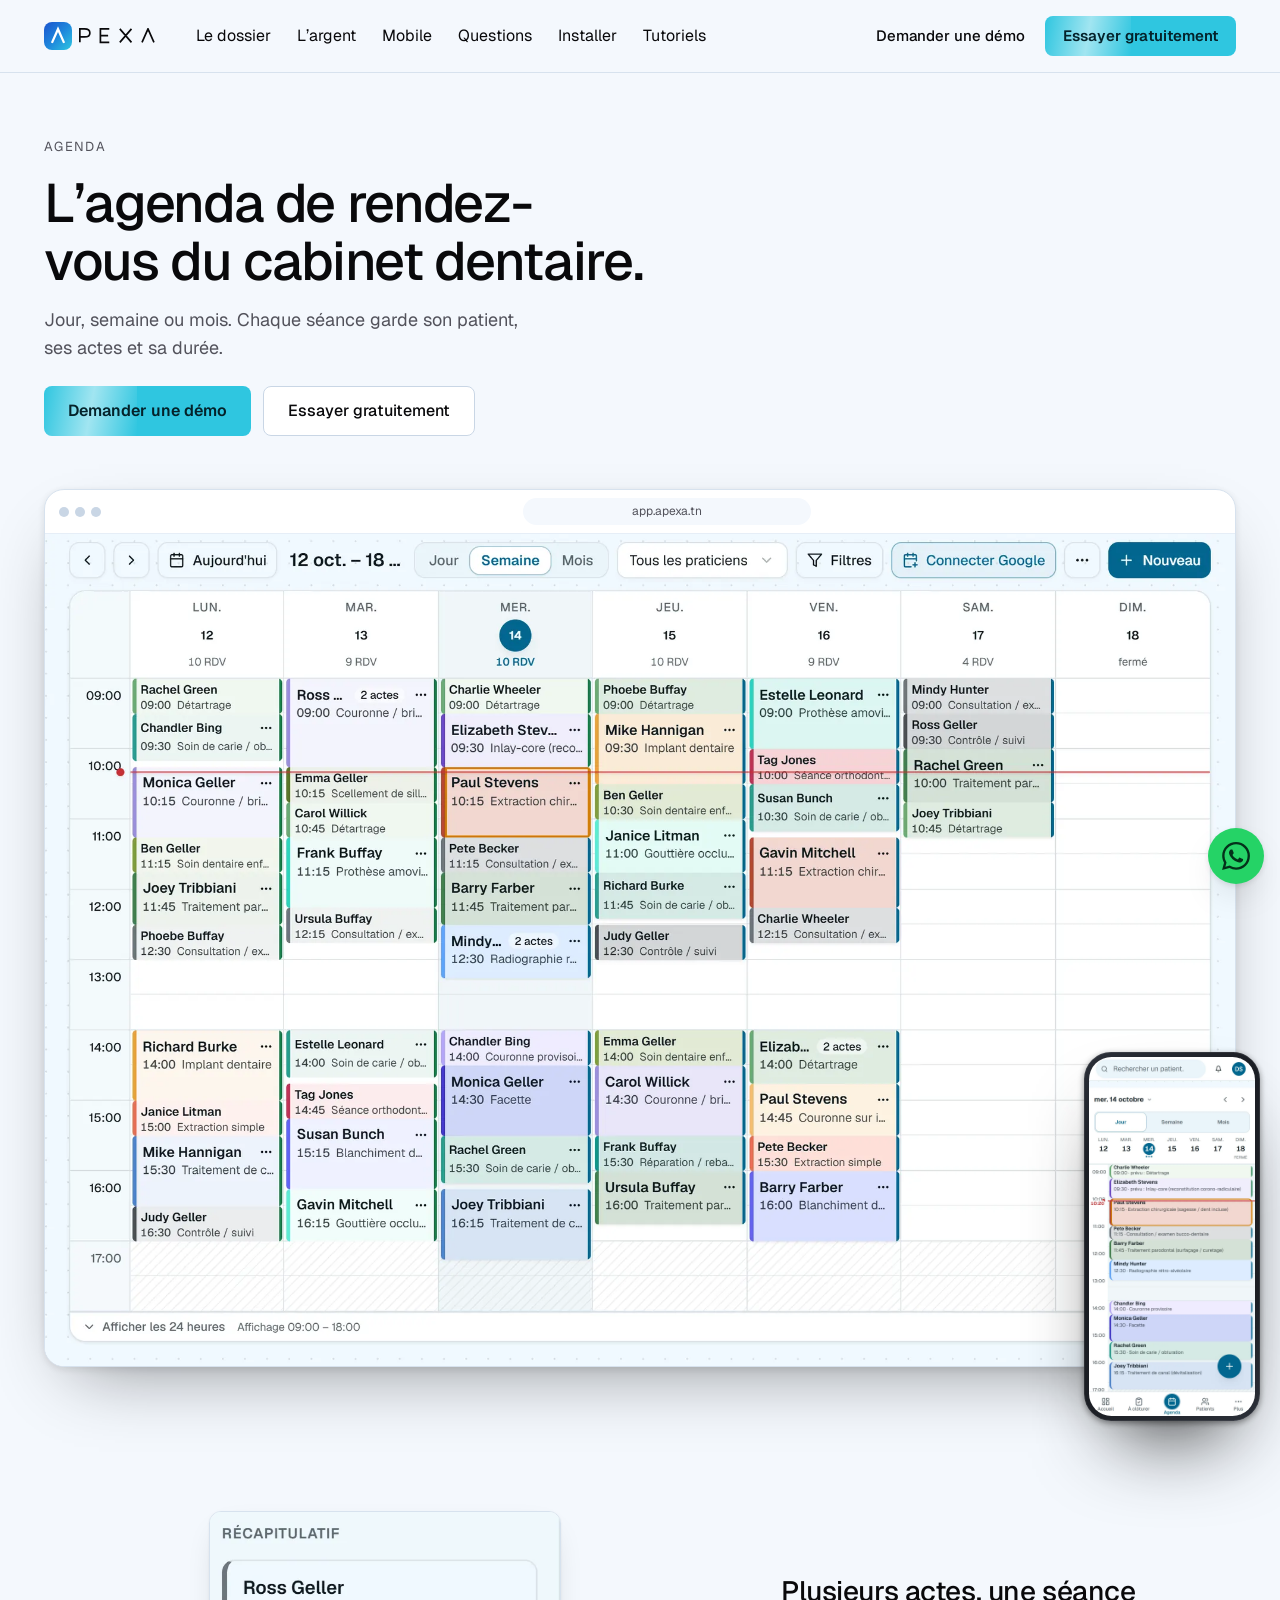
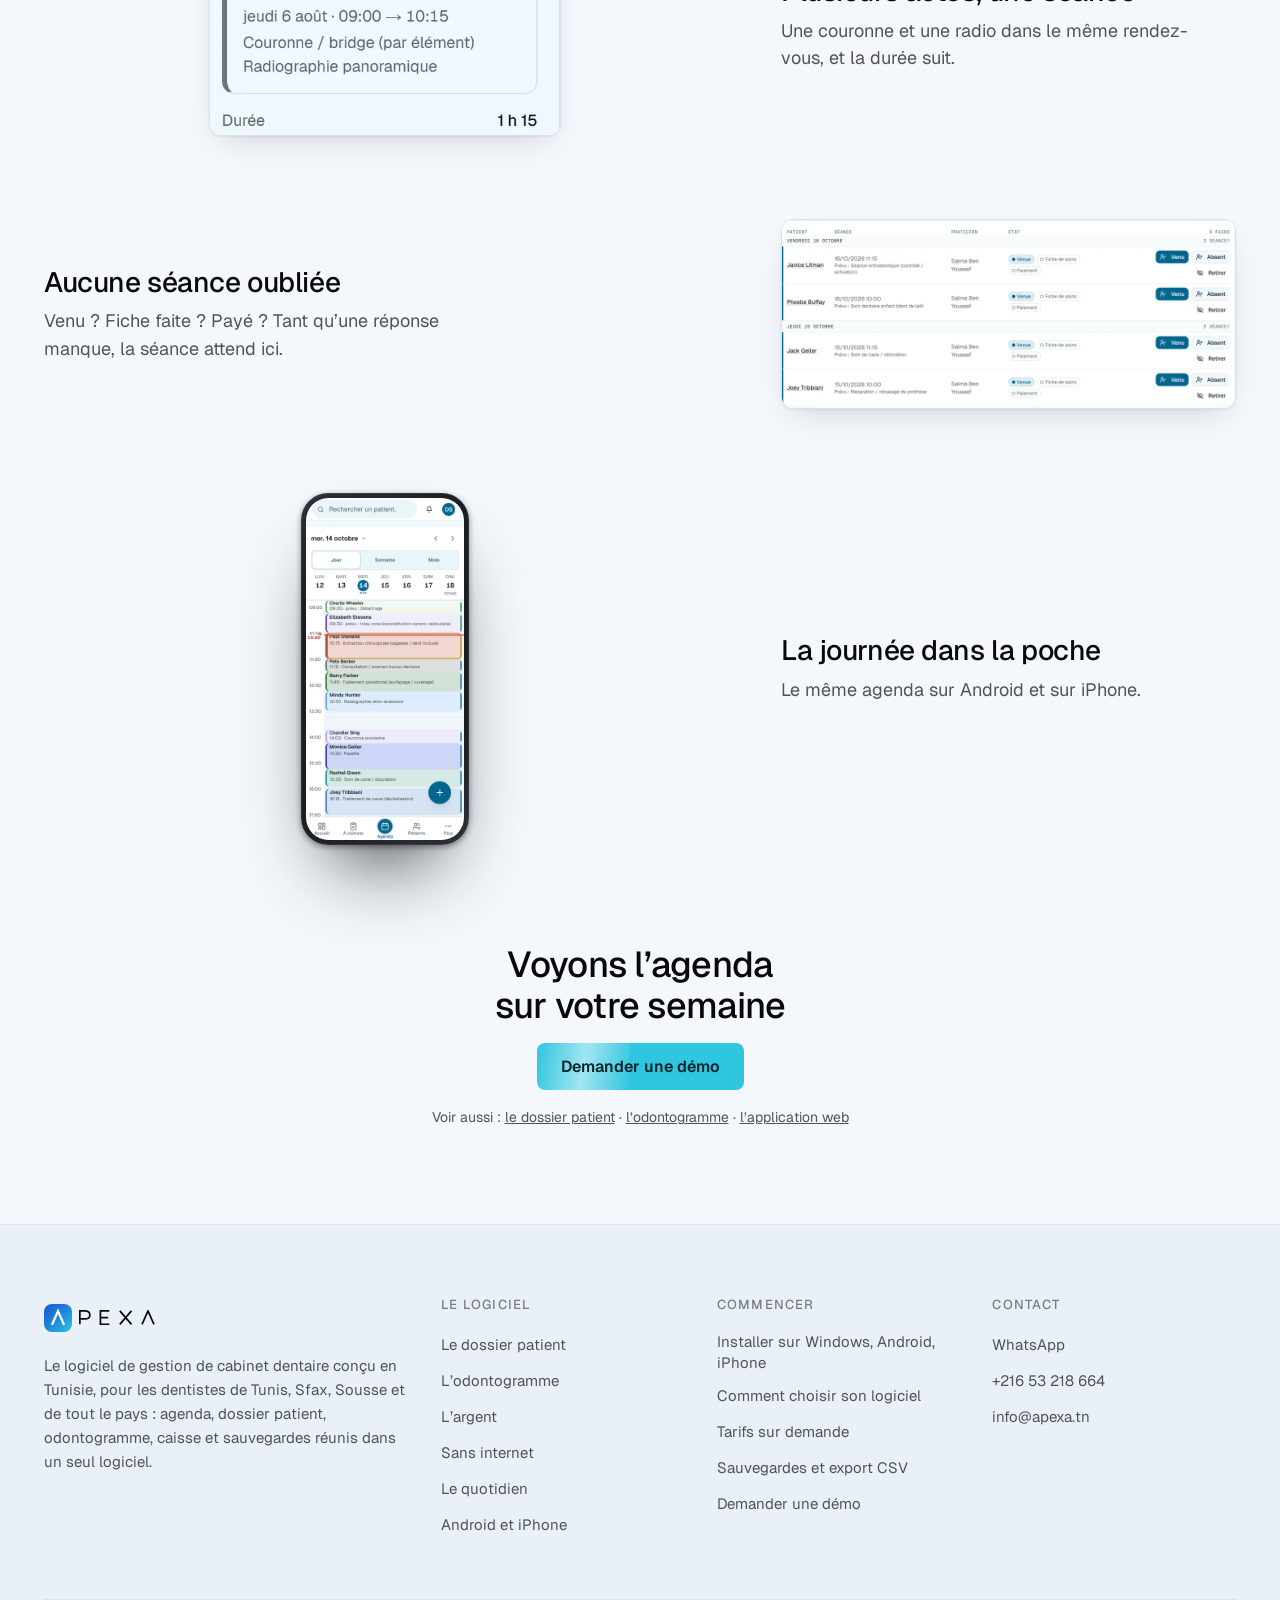
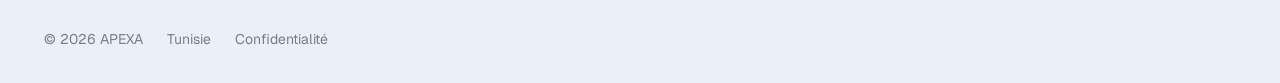
==== commit 6926a746: "La démo en direct : « Voir la démo en direct » dans le hero, une visite animée de 4 écrans sous le h" ====
--- a/agenda-rendez-vous-cabinet-dentaire.html
+++ b/agenda-rendez-vous-cabinet-dentaire.html
@@ -102,6 +102,12 @@
     <div class="drawer-actions">
       <a class="btn btn-primary" href="index.html#telecharger">Essayer gratuitement</a>
       <a class="btn btn-ghost" href="index.html#demande">Demander une démo</a>
+      <a class="demo-pill demo-pill--block" href="https://demo.apexa.tn" target="_blank" rel="noopener">
+        <span class="demo-pill__dot" aria-hidden="true"></span>
+        <span class="demo-pill__label">Visiter la démo en direct</span>
+        <span class="demo-pill__text">Visitez un cabinet fictif, sans inscription</span>
+        <svg class="demo-pill__arrow" viewBox="0 0 24 24" fill="none" stroke="currentColor" stroke-width="2.2" stroke-linecap="round" stroke-linejoin="round" aria-hidden="true"><path d="M5 12h14M13 6l6 6-6 6"/></svg>
+      </a>
     </div>
   </div>
 </div>
@@ -260,6 +266,8 @@
 document.addEventListener('click', function (e) {
   var a = e.target.closest && e.target.closest('a[href*="/api/meta/client-download"]')
   if (a && window.umami) window.umami.track(/\/android$/.test(a.getAttribute('href')) ? 'telecharger-android' : 'telecharger-windows')
+  var d = e.target.closest && e.target.closest('a[href^="https://demo.apexa.tn"]')
+  if (d && window.umami) window.umami.track('essayer-demo')
 }, true)
 </script>
 <script src="assets/site.js" defer></script>
--- a/assets/site.css
+++ b/assets/site.css
@@ -125,6 +125,12 @@
   --glow-ring:   0 0 12px color-mix(in oklab, var(--accent-lit) 45%, transparent);
   --glow-accent: 0 6px 20px -6px rgb(47 198 224 / 0.5);
   --shadow-shot: 0 2px 8px rgb(9 9 11 / 0.10), 0 30px 70px -30px rgb(9 9 11 / 0.45);
+  
+  --live:         #34D399;
+  --glow-live:    0 0 0 0 rgb(52 211 153 / 0.6);
+  --glow-live-out: 0 0 0 0.5rem rgb(52 211 153 / 0);
+  --glass:        rgb(255 255 255 / 0.08);
+  --glass-hi:     rgb(255 255 255 / 0.14);
 }
 
 
@@ -4162,3 +4168,106 @@
 .tuto-meta b { font-size: var(--t-md); font-weight: 500; line-height: 1.3; }
 .tuto-line { font-size: var(--t-sm); line-height: 1.4; color: var(--text-muted); }
 @media (max-width: 35.99rem) { .tuto-line { display: none; } }
+
+
+
+.demo-pill {
+  display: inline-flex; align-items: center; gap: 0.625rem; flex-wrap: wrap;
+  min-height: 2.75rem; max-width: 100%;
+  padding: 0.5rem 1rem 0.5rem 0.875rem;
+  border-radius: var(--r-pill);
+  background: var(--glass);
+  border: 1px solid var(--rule-ink);
+  color: var(--on-ink); text-decoration: none;
+  font-size: var(--t-md); line-height: 1.3;
+  backdrop-filter: blur(6px);
+  transition: background-color .2s, border-color .2s, transform .2s;
+}
+.demo-pill__dot {
+  position: relative; flex: none;
+  width: 0.5rem; height: 0.5rem; border-radius: 50%;
+  background: var(--live);
+  box-shadow: var(--glow-live);
+  animation: demo-live 1.8s ease-out infinite;
+}
+@keyframes demo-live {
+  0%   { box-shadow: var(--glow-live); }
+  100% { box-shadow: var(--glow-live-out); }
+}
+.demo-pill__label { font-weight: 600; letter-spacing: 0.01em; }
+.demo-pill__text { color: var(--on-ink-muted); }
+.demo-pill__arrow { width: 1rem; height: 1rem; flex: none; transition: transform .2s; }
+@media (hover: hover) and (pointer: fine) {
+  .demo-pill:hover { background: var(--glass-hi); border-color: var(--rule-ink-hi); }
+  .demo-pill:hover .demo-pill__arrow { transform: translateX(3px); }
+}
+.demo-pill:focus-visible { outline: 2px solid var(--accent-lit); outline-offset: 3px; }
+
+
+.demo-pill--light { background: var(--white); border-color: var(--rule-strong); color: var(--text); box-shadow: var(--shadow-sm); }
+.demo-pill--light .demo-pill__text { color: var(--text-muted); }
+@media (hover: hover) and (pointer: fine) { .demo-pill--light:hover { background: var(--page); border-color: var(--text-faint); } }
+.demo-pill--block { display: flex; justify-content: center; width: 100%; border-radius: var(--r-btn); background: transparent; color: var(--text); border-color: var(--rule-strong); }
+.demo-pill--block .demo-pill__text { display: none; }
+
+
+@media (max-width: 29.99rem) {
+  .demo-pill:not(.demo-pill--block) {
+    display: grid; grid-template-columns: auto 1fr auto; align-items: center; column-gap: 0.625rem; row-gap: 0.125rem;
+    width: 100%; border-radius: var(--r-med); padding: 0.75rem 1rem;
+  }
+  .demo-pill:not(.demo-pill--block) .demo-pill__dot { grid-column: 1; grid-row: 1; }
+  .demo-pill:not(.demo-pill--block) .demo-pill__label { grid-column: 2; grid-row: 1; }
+  .demo-pill:not(.demo-pill--block) .demo-pill__arrow { grid-column: 3; grid-row: 1 / span 2; }
+  .demo-pill:not(.demo-pill--block) .demo-pill__text { grid-column: 2; grid-row: 2; font-size: var(--t-sm); }
+}
+@media (prefers-reduced-motion: reduce) { .demo-pill__dot { animation: none; } }
+
+
+
+.btn-live { gap: 0.625rem; }
+.tour { padding-block: clamp(3.5rem, 2rem + 5vw, 6.5rem); background: var(--page); overflow: hidden; }
+
+.tour-grid { display: grid; grid-template-columns: minmax(0, 1fr); gap: clamp(2rem, 1rem + 3vw, 3.5rem); align-items: center; }
+.tour-view { min-width: 0; }
+@media (min-width: 64rem) { .tour-grid { grid-template-columns: minmax(0, 0.8fr) minmax(0, 1.5fr); } }
+.tour-copy > * { margin: 0; }
+.tour-eyebrow { display: inline-flex; align-items: center; gap: 0.5rem; color: var(--accent-ink); }
+.tour-copy h2 { margin-top: 0.75rem; font-size: var(--t-h2); font-weight: 500; line-height: 1.12; letter-spacing: -0.02em; }
+.tour-lede { margin-top: 1rem; color: var(--text-muted); font-size: var(--t-body); max-width: 32ch; }
+.tour-cta { margin-top: 1.75rem; }
+.tour-cta svg { width: 1.125rem; height: 1.125rem; }
+
+.tour-tabs { display: flex; gap: 0.25rem; margin-bottom: 1rem; padding: 0.25rem; border: 1px solid var(--rule); border-radius: var(--r-med); background: var(--white); overflow-x: auto; scrollbar-width: none; }
+.tour-tabs::-webkit-scrollbar { display: none; }
+.tour-tab { position: relative; flex: 1 0 auto; min-height: 2.75rem; padding: 0.5rem 0.875rem 0.75rem; border: 0; border-radius: var(--r-btn); background: transparent; color: var(--text-muted); font: inherit; font-size: var(--t-md); cursor: pointer; white-space: nowrap; transition: color .2s, background-color .2s; }
+.tour-tab[aria-selected="true"] { color: var(--text); background: var(--page); font-weight: 600; }
+.tour-tab:focus-visible { outline: 2px solid var(--accent-ink); outline-offset: 2px; }
+.tour-tab__bar { position: absolute; inset-inline: 0.875rem; bottom: 0.375rem; height: 2px; border-radius: var(--r-pill); background: var(--rule-soft); overflow: hidden; }
+.tour-tab__bar::after { content: ""; position: absolute; inset: 0; transform: scaleX(0); transform-origin: left; background: var(--brand-grad); }
+.tour-tab[aria-selected="true"] .tour-tab__bar::after { animation: tour-progress 6s linear forwards; }
+.tour.is-paused .tour-tab__bar::after { animation-play-state: paused; }
+@keyframes tour-progress { to { transform: scaleX(1); } }
+
+.tour-stage { border-radius: var(--r-card); overflow: hidden; background: var(--white); border: 1px solid var(--rule); box-shadow: var(--shadow-shot); }
+.tour-bar { display: flex; align-items: center; gap: 0.375rem; padding: 0.625rem 0.875rem; border-bottom: 1px solid var(--rule-soft); }
+.tour-bar i { width: 0.5rem; height: 0.5rem; border-radius: 50%; background: var(--rule); }
+.tour-bar span { margin-inline: auto; padding: 0.125rem 1.5rem; border-radius: var(--r-pill); background: var(--page); color: var(--text-muted); font-size: var(--t-xs); }
+.tour-slides { position: relative; aspect-ratio: 2368 / 1480; touch-action: pan-y; overflow: hidden; }
+.tour-slide { position: absolute; inset: 0; margin: 0; opacity: 0; transition: opacity .7s ease-in-out; }
+.tour-slide.is-active { opacity: 1; }
+.tour-slide img { width: 100%; height: 100%; object-fit: cover; display: block; transform-origin: var(--focus); }
+.tour-slide.is-active img { animation: tour-zoom 6s ease-in-out forwards; }
+.tour.is-paused .tour-slide.is-active img { animation-play-state: paused; }
+@keyframes tour-zoom { from { transform: scale(1); } to { transform: scale(1.12); } }
+
+.tour-chip { position: absolute; left: var(--cx); top: var(--cy); display: inline-flex; align-items: center; gap: 0.5rem;
+  padding: 0.5rem 0.875rem; border-radius: var(--r-pill); background: var(--white); color: var(--text);
+  font-size: var(--t-sm); font-weight: 600; box-shadow: var(--shadow-chip); white-space: nowrap;
+  opacity: 0; transform: translateY(0.5rem); transition: opacity .5s ease, transform .5s ease; }
+.tour-slide.is-active .tour-chip { opacity: 1; transform: none; transition-delay: .9s; }
+@media (max-width: 47.99rem) { .tour-chip { font-size: var(--t-xs); padding: 0.375rem 0.625rem; left: 4%; top: auto; bottom: 5%; } }
+@media (prefers-reduced-motion: reduce) {
+  .tour-slide, .tour-chip { transition: none; }
+  .tour-slide.is-active img, .tour-tab__bar::after { animation: none; }
+}
